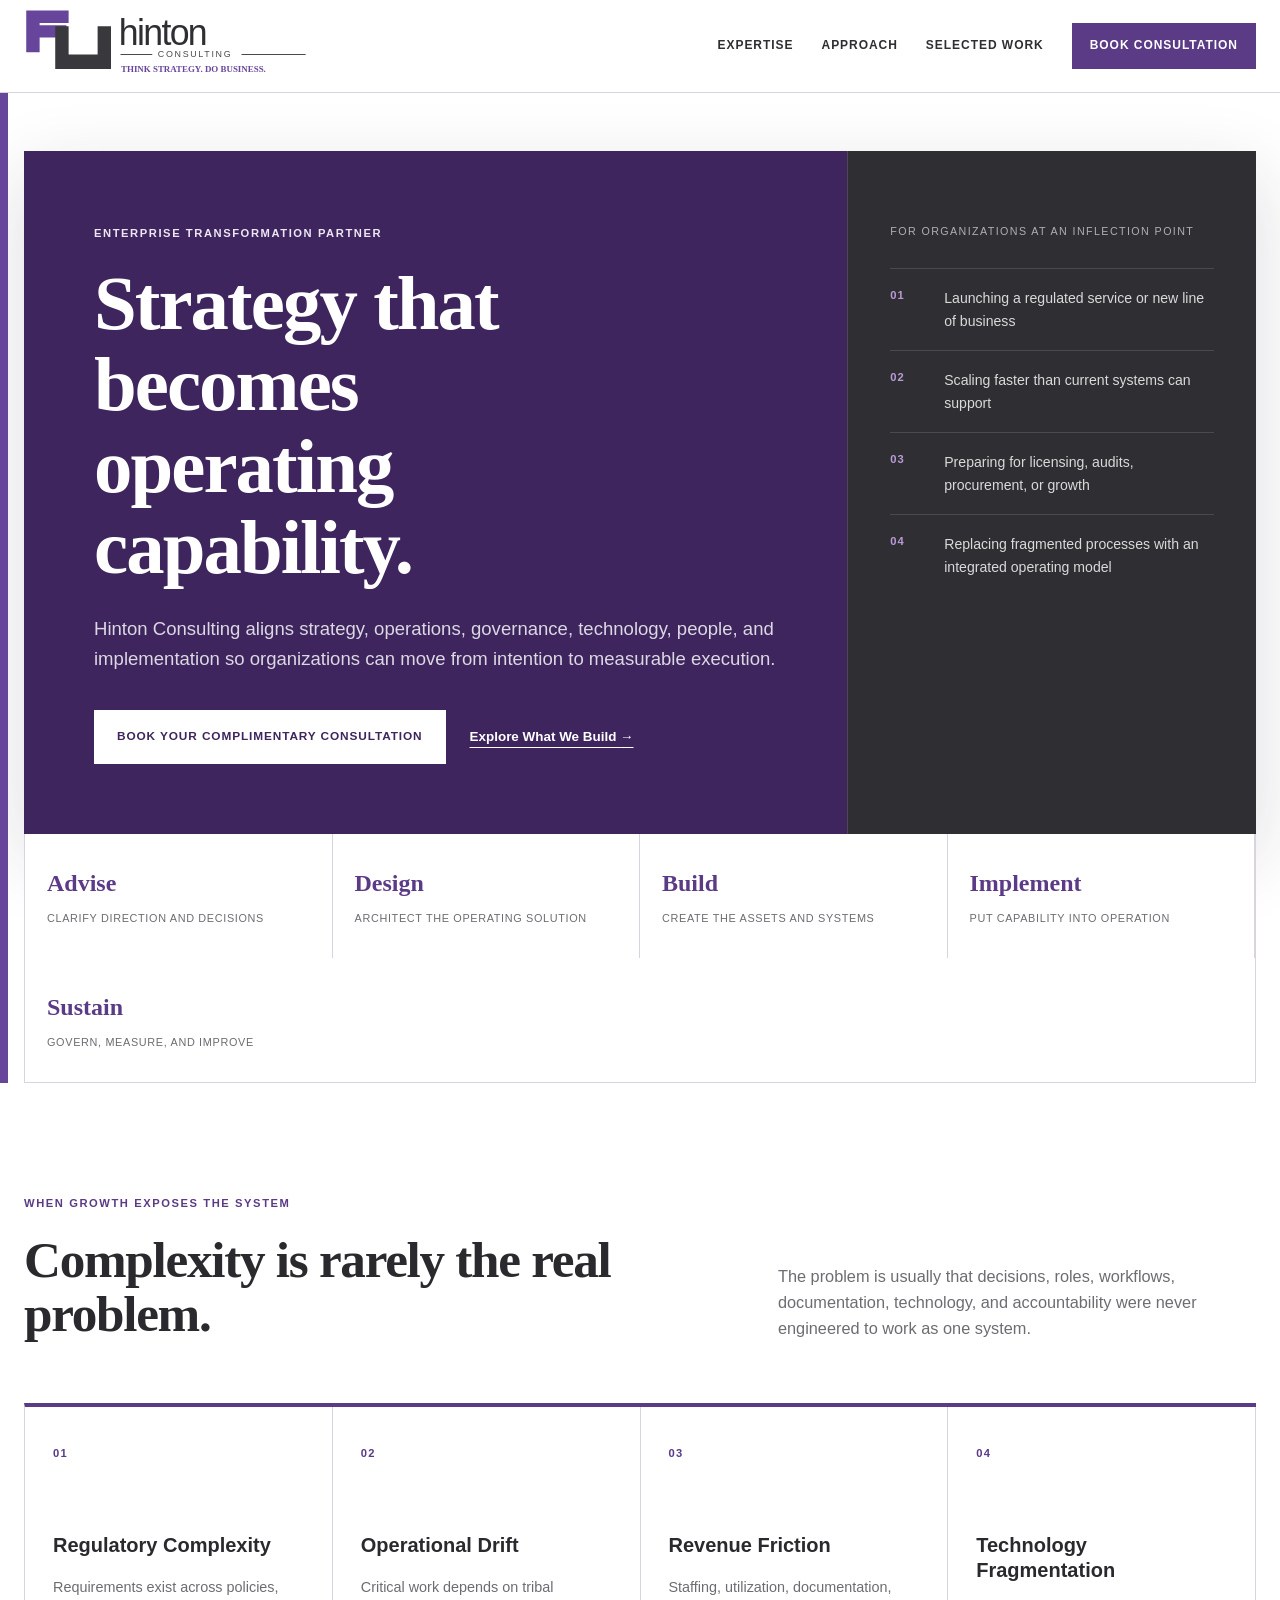
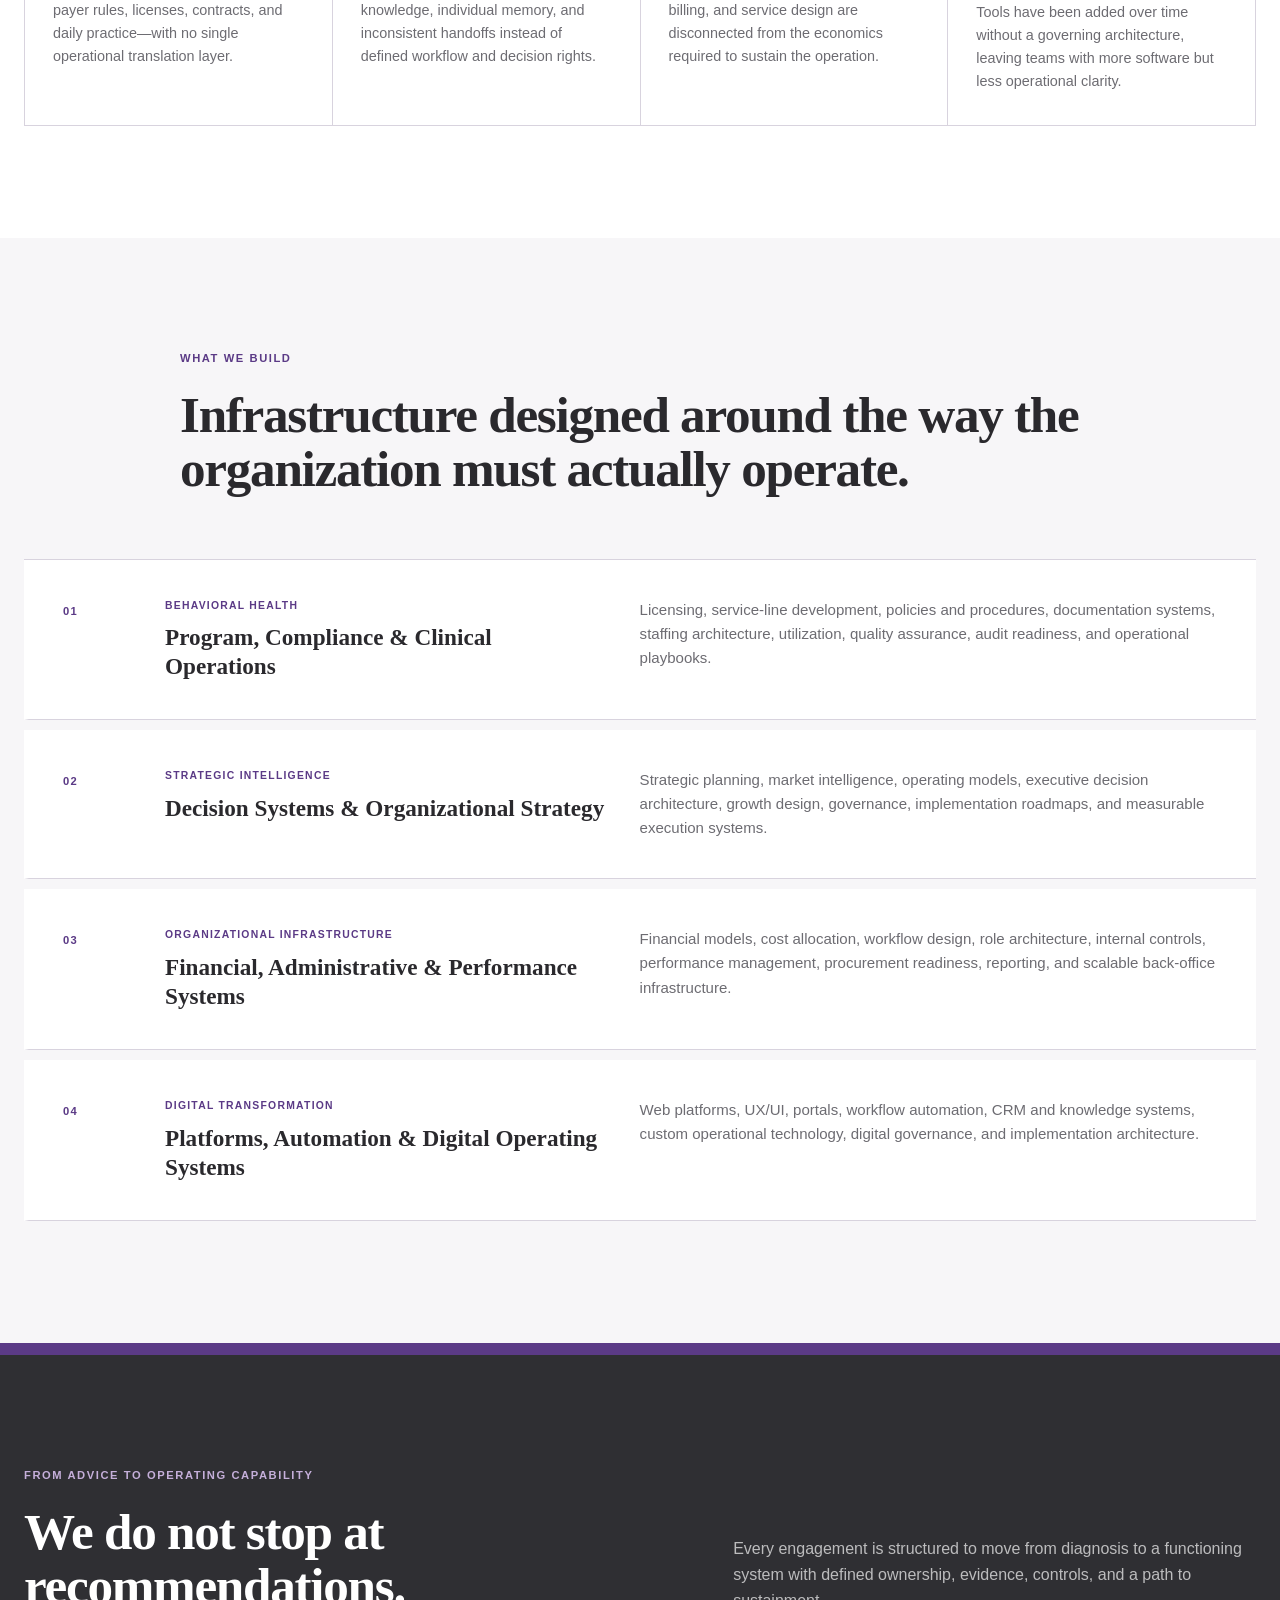
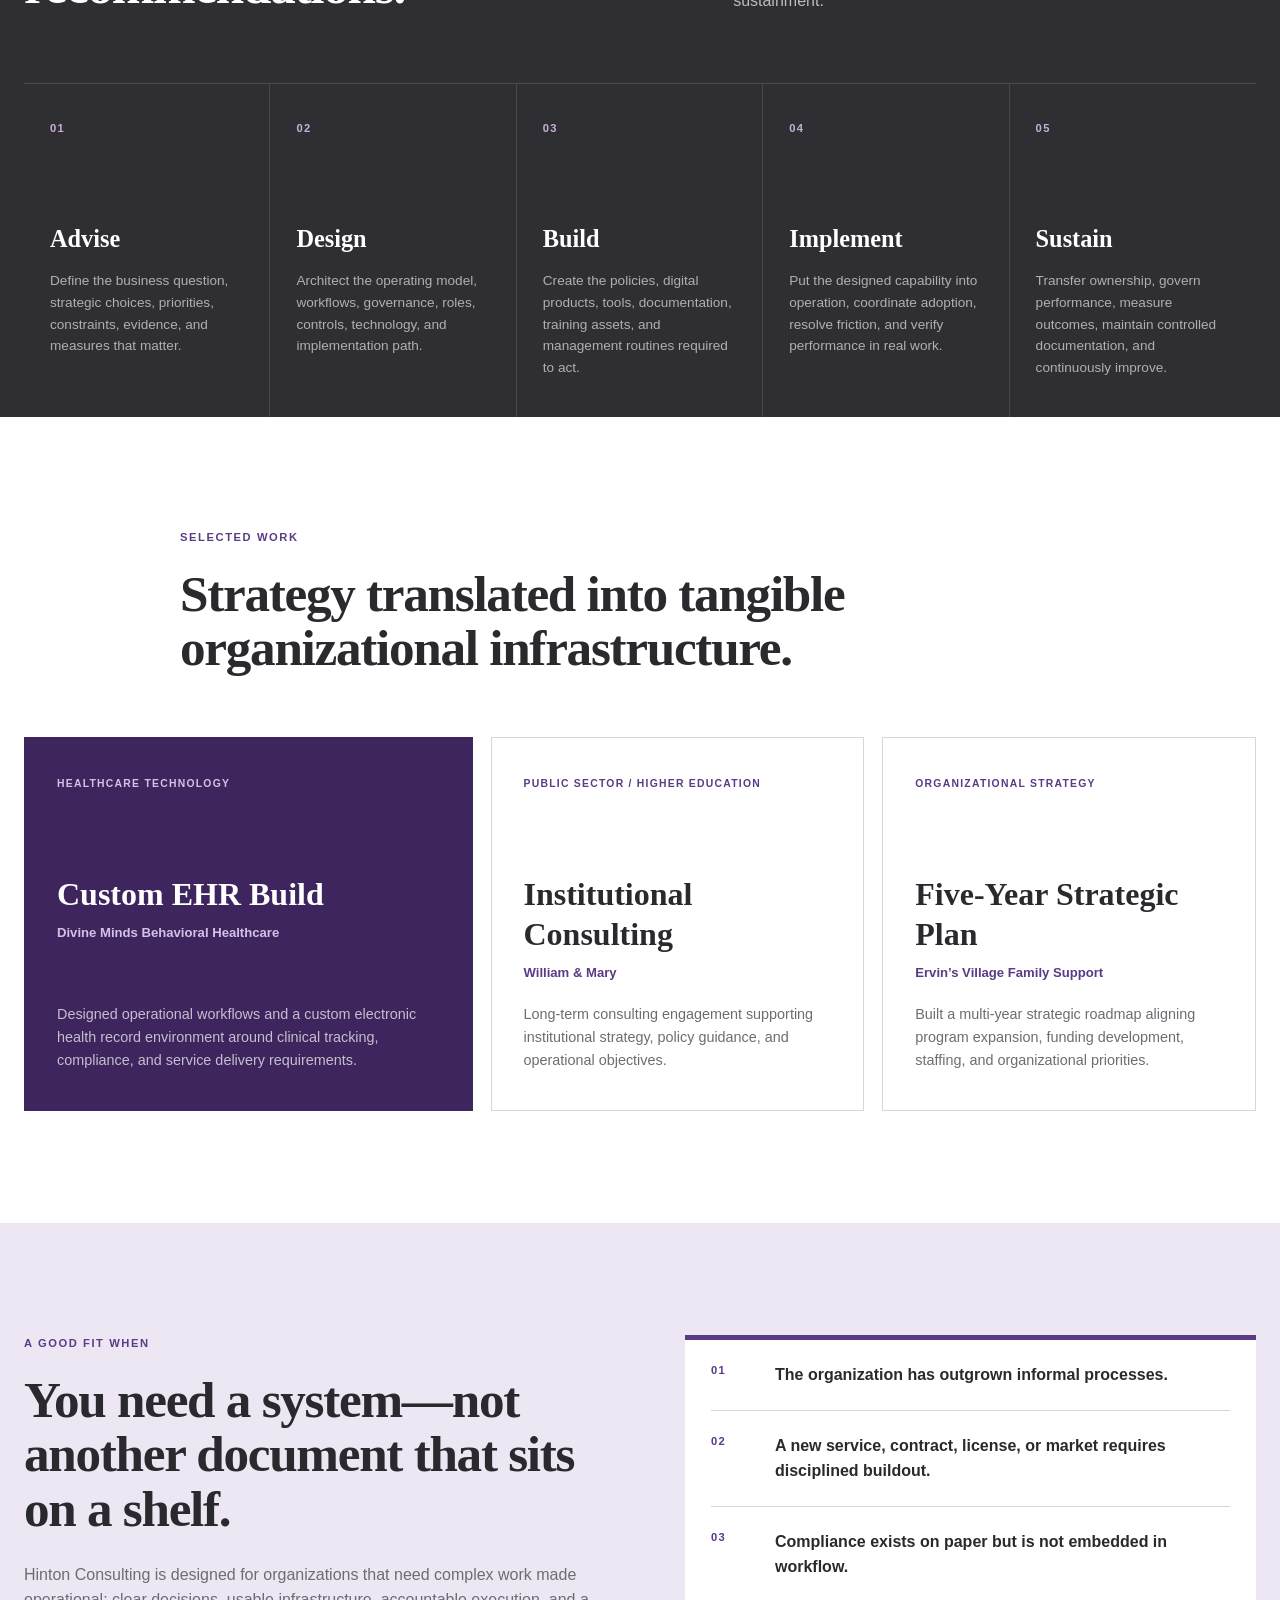
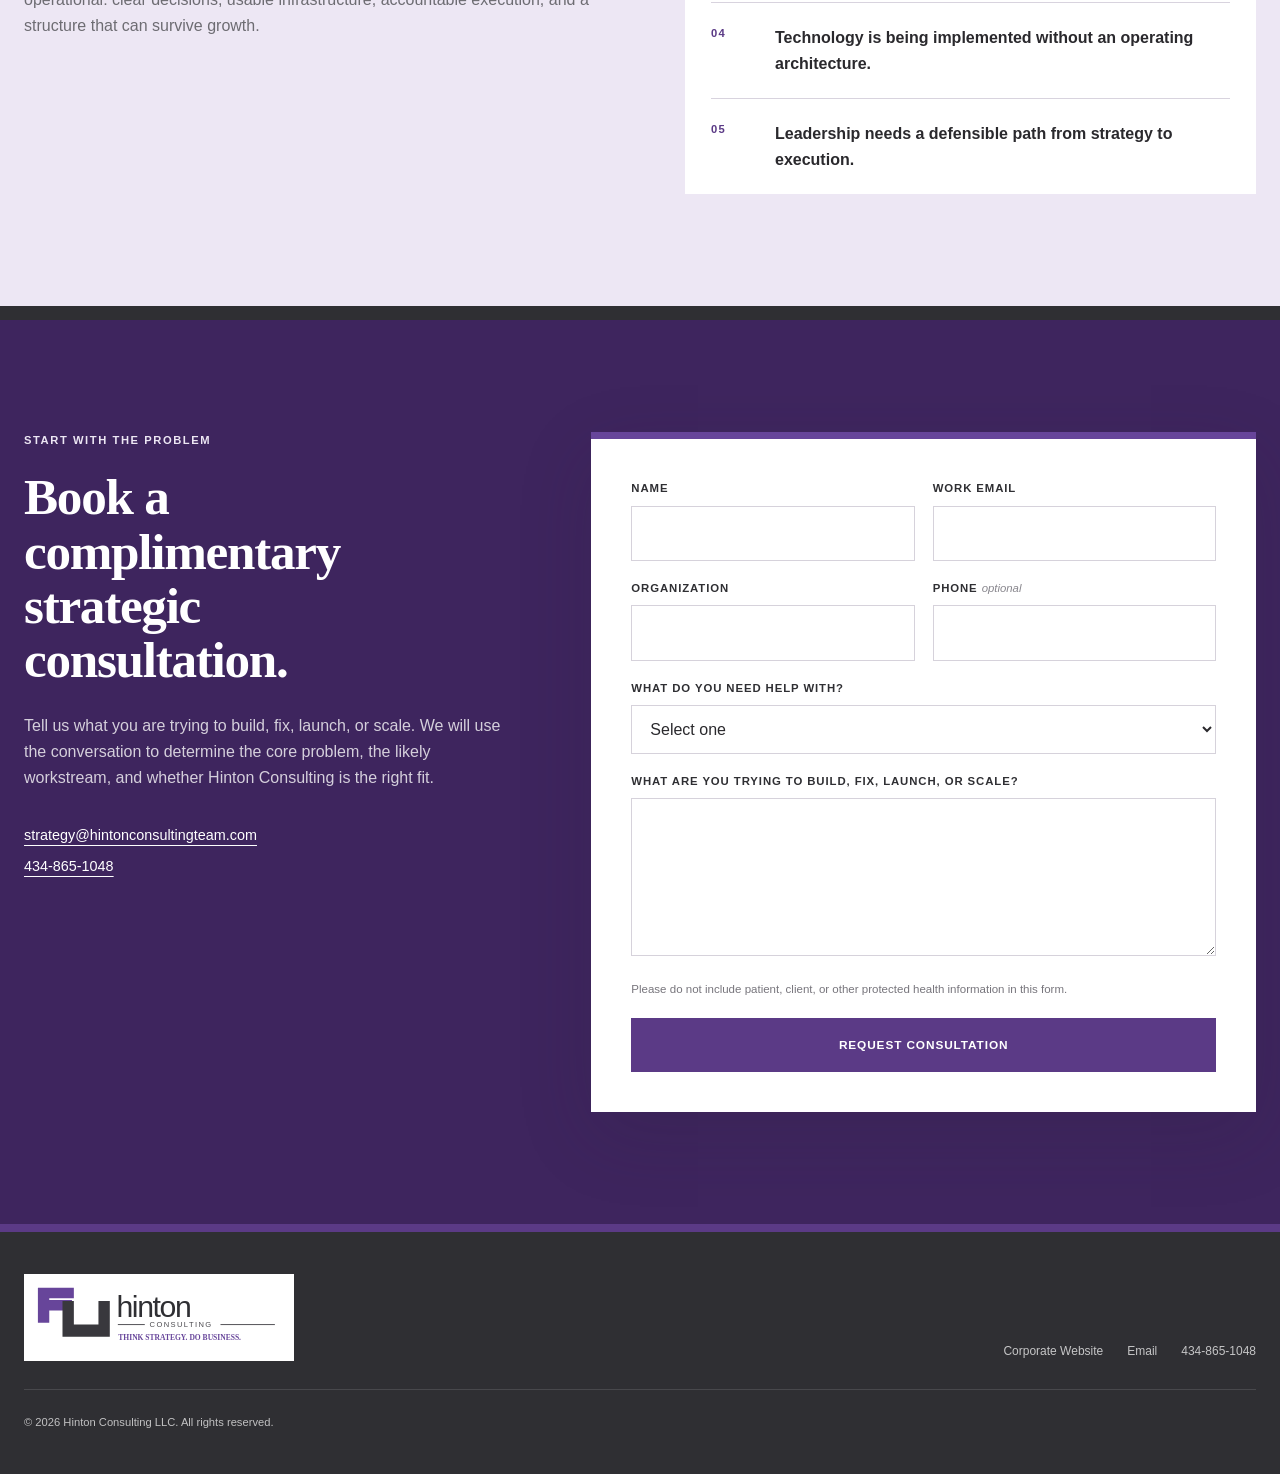
==== index.html @ 34edfdd5 "Align landing page messaging with Hinton enterprise brand language" ====
<!doctype html>
<html lang="en">
<head>
  <meta charset="utf-8" />
  <meta name="viewport" content="width=device-width, initial-scale=1" />
  <meta name="description" content="Hinton Consulting helps behavioral health providers, nonprofits, and growth-stage organizations build compliant operations, stronger systems, and execution-ready strategy." />
  <meta name="theme-color" content="#5B3A86" />
  <meta property="og:title" content="Hinton Consulting | Strategy That Becomes Infrastructure" />
  <meta property="og:description" content="Strategy, compliance, systems, and execution for organizations that need more than advice." />
  <meta property="og:type" content="website" />
  <link rel="canonical" href="https://consult.hintonconsultingllc.com/" />
  <link rel="icon" href="/assets/hinton-mark.svg" type="image/svg+xml" />
  <link rel="stylesheet" href="/styles.css" />
  <title>Hinton Consulting | Strategy That Becomes Infrastructure</title>
</head>
<body>
  <a class="skip-link" href="#main">Skip to content</a>
  <div class="scroll-progress" aria-hidden="true"><span id="scrollProgress"></span></div>

  <header class="site-header" id="top">
    <div class="container header-inner">
      <a class="brand" href="#top" aria-label="Hinton Consulting home">
        <img src="/assets/hinton-logo.svg" alt="Hinton Consulting — Think Strategy. Do Business." />
      </a>

      <button class="menu-toggle" type="button" aria-expanded="false" aria-controls="primaryNav">Menu</button>

      <nav id="primaryNav" class="primary-nav" aria-label="Primary navigation">
        <a href="#expertise">Expertise</a>
        <a href="#approach">Approach</a>
        <a href="#work">Selected Work</a>
        <a class="nav-cta" href="#consultation">Book Consultation</a>
      </nav>
    </div>
  </header>

  <main id="main">
    <section class="hero section-dark">
      <div class="hero-grid" aria-hidden="true"></div>
      <div class="container hero-inner">
        <div class="hero-copy reveal">
          <p class="eyebrow">ENTERPRISE TRANSFORMATION PARTNER</p>
          <h1>Strategy that becomes operating capability.</h1>
          <p class="hero-lede">Hinton Consulting aligns strategy, operations, governance, technology, people, and implementation so organizations can move from intention to measurable execution.</p>
          <div class="hero-actions">
            <a class="button button-primary" href="#consultation">Book Your Complimentary Consultation</a>
            <a class="text-link" href="#expertise">Explore What We Build <span aria-hidden="true">→</span></a>
          </div>
        </div>

        <aside class="hero-panel reveal" aria-label="Engagement focus">
          <p class="panel-kicker">FOR ORGANIZATIONS AT AN INFLECTION POINT</p>
          <div class="signal-row">
            <span>01</span>
            <p>Launching a regulated service or new line of business</p>
          </div>
          <div class="signal-row">
            <span>02</span>
            <p>Scaling faster than current systems can support</p>
          </div>
          <div class="signal-row">
            <span>03</span>
            <p>Preparing for licensing, audits, procurement, or growth</p>
          </div>
          <div class="signal-row">
            <span>04</span>
            <p>Replacing fragmented processes with an integrated operating model</p>
          </div>
        </aside>
      </div>

      <div class="container credibility-strip" aria-label="Hinton Consulting integrated delivery path">
        <div><strong>Advise</strong><span>Clarify direction and decisions</span></div>
        <div><strong>Design</strong><span>Architect the operating solution</span></div>
        <div><strong>Build</strong><span>Create the assets and systems</span></div>
        <div><strong>Implement</strong><span>Put capability into operation</span></div>
        <div><strong>Sustain</strong><span>Govern, measure, and improve</span></div>
      </div>
    </section>

    <section class="friction-section section-light">
      <div class="container split-heading reveal">
        <div>
          <p class="eyebrow dark">WHEN GROWTH EXPOSES THE SYSTEM</p>
          <h2>Complexity is rarely the real problem.</h2>
        </div>
        <p>The problem is usually that decisions, roles, workflows, documentation, technology, and accountability were never engineered to work as one system.</p>
      </div>

      <div class="container friction-grid">
        <article class="friction-card reveal">
          <span class="card-number">01</span>
          <h3>Regulatory Complexity</h3>
          <p>Requirements exist across policies, payer rules, licenses, contracts, and daily practice—with no single operational translation layer.</p>
        </article>
        <article class="friction-card reveal">
          <span class="card-number">02</span>
          <h3>Operational Drift</h3>
          <p>Critical work depends on tribal knowledge, individual memory, and inconsistent handoffs instead of defined workflow and decision rights.</p>
        </article>
        <article class="friction-card reveal">
          <span class="card-number">03</span>
          <h3>Revenue Friction</h3>
          <p>Staffing, utilization, documentation, billing, and service design are disconnected from the economics required to sustain the operation.</p>
        </article>
        <article class="friction-card reveal">
          <span class="card-number">04</span>
          <h3>Technology Fragmentation</h3>
          <p>Tools have been added over time without a governing architecture, leaving teams with more software but less operational clarity.</p>
        </article>
      </div>
    </section>

    <section id="expertise" class="expertise-section section-paper">
      <div class="container section-intro reveal">
        <p class="eyebrow dark">WHAT WE BUILD</p>
        <h2>Infrastructure designed around the way the organization must actually operate.</h2>
      </div>

      <div class="container expertise-list">
        <article class="expertise-row reveal">
          <div class="expertise-index">01</div>
          <div>
            <p class="micro-label">BEHAVIORAL HEALTH</p>
            <h3>Program, Compliance & Clinical Operations</h3>
          </div>
          <p>Licensing, service-line development, policies and procedures, documentation systems, staffing architecture, utilization, quality assurance, audit readiness, and operational playbooks.</p>
        </article>

        <article class="expertise-row reveal">
          <div class="expertise-index">02</div>
          <div>
            <p class="micro-label">STRATEGIC INTELLIGENCE</p>
            <h3>Decision Systems & Organizational Strategy</h3>
          </div>
          <p>Strategic planning, market intelligence, operating models, executive decision architecture, growth design, governance, implementation roadmaps, and measurable execution systems.</p>
        </article>

        <article class="expertise-row reveal">
          <div class="expertise-index">03</div>
          <div>
            <p class="micro-label">ORGANIZATIONAL INFRASTRUCTURE</p>
            <h3>Financial, Administrative & Performance Systems</h3>
          </div>
          <p>Financial models, cost allocation, workflow design, role architecture, internal controls, performance management, procurement readiness, reporting, and scalable back-office infrastructure.</p>
        </article>

        <article class="expertise-row reveal">
          <div class="expertise-index">04</div>
          <div>
            <p class="micro-label">DIGITAL TRANSFORMATION</p>
            <h3>Platforms, Automation & Digital Operating Systems</h3>
          </div>
          <p>Web platforms, UX/UI, portals, workflow automation, CRM and knowledge systems, custom operational technology, digital governance, and implementation architecture.</p>
        </article>
      </div>
    </section>

    <section id="approach" class="approach-section section-dark">
      <div class="container approach-top reveal">
        <p class="eyebrow">FROM ADVICE TO OPERATING CAPABILITY</p>
        <h2>We do not stop at recommendations.</h2>
        <p>Every engagement is structured to move from diagnosis to a functioning system with defined ownership, evidence, controls, and a path to sustainment.</p>
      </div>

      <div class="container lifecycle">
        <article class="phase reveal">
          <span>01</span>
          <h3>Advise</h3>
          <p>Define the business question, strategic choices, priorities, constraints, evidence, and measures that matter.</p>
        </article>
        <article class="phase reveal">
          <span>02</span>
          <h3>Design</h3>
          <p>Architect the operating model, workflows, governance, roles, controls, technology, and implementation path.</p>
        </article>
        <article class="phase reveal">
          <span>03</span>
          <h3>Build</h3>
          <p>Create the policies, digital products, tools, documentation, training assets, and management routines required to act.</p>
        </article>
        <article class="phase reveal">
          <span>04</span>
          <h3>Implement</h3>
          <p>Put the designed capability into operation, coordinate adoption, resolve friction, and verify performance in real work.</p>
        </article>
        <article class="phase reveal">
          <span>05</span>
          <h3>Sustain</h3>
          <p>Transfer ownership, govern performance, measure outcomes, maintain controlled documentation, and continuously improve.</p>
        </article>
      </div>
    </section>

    <section id="work" class="work-section section-light">
      <div class="container section-intro reveal">
        <p class="eyebrow dark">SELECTED WORK</p>
        <h2>Strategy translated into tangible organizational infrastructure.</h2>
      </div>

      <div class="container work-grid">
        <article class="work-card featured reveal">
          <p class="micro-label">HEALTHCARE TECHNOLOGY</p>
          <h3>Custom EHR Build</h3>
          <p class="work-client">Divine Minds Behavioral Healthcare</p>
          <p>Designed operational workflows and a custom electronic health record environment around clinical tracking, compliance, and service delivery requirements.</p>
        </article>
        <article class="work-card reveal">
          <p class="micro-label">PUBLIC SECTOR / HIGHER EDUCATION</p>
          <h3>Institutional Consulting</h3>
          <p class="work-client">William & Mary</p>
          <p>Long-term consulting engagement supporting institutional strategy, policy guidance, and operational objectives.</p>
        </article>
        <article class="work-card reveal">
          <p class="micro-label">ORGANIZATIONAL STRATEGY</p>
          <h3>Five-Year Strategic Plan</h3>
          <p class="work-client">Ervin’s Village Family Support</p>
          <p>Built a multi-year strategic roadmap aligning program expansion, funding development, staffing, and organizational priorities.</p>
        </article>
      </div>
    </section>

    <section class="decision-section section-paper">
      <div class="container decision-grid">
        <div class="decision-copy reveal">
          <p class="eyebrow dark">A GOOD FIT WHEN</p>
          <h2>You need a system—not another document that sits on a shelf.</h2>
          <p>Hinton Consulting is designed for organizations that need complex work made operational: clear decisions, usable infrastructure, accountable execution, and a structure that can survive growth.</p>
        </div>
        <div class="decision-list reveal">
          <div><span>01</span><p>The organization has outgrown informal processes.</p></div>
          <div><span>02</span><p>A new service, contract, license, or market requires disciplined buildout.</p></div>
          <div><span>03</span><p>Compliance exists on paper but is not embedded in workflow.</p></div>
          <div><span>04</span><p>Technology is being implemented without an operating architecture.</p></div>
          <div><span>05</span><p>Leadership needs a defensible path from strategy to execution.</p></div>
        </div>
      </div>
    </section>

    <section id="consultation" class="consultation-section section-dark">
      <div class="container consultation-grid">
        <div class="consultation-copy reveal">
          <p class="eyebrow">START WITH THE PROBLEM</p>
          <h2>Book a complimentary strategic consultation.</h2>
          <p>Tell us what you are trying to build, fix, launch, or scale. We will use the conversation to determine the core problem, the likely workstream, and whether Hinton Consulting is the right fit.</p>
          <div class="contact-lines">
            <a href="mailto:strategy@hintonconsultingteam.com">strategy@hintonconsultingteam.com</a>
            <a href="tel:+14348651048">434-865-1048</a>
          </div>
        </div>

        <form class="consultation-form reveal" name="consultation" method="POST" action="/success.html" data-netlify="true" netlify-honeypot="bot-field">
          <input type="hidden" name="form-name" value="consultation" />
          <p class="hidden-field"><label>Do not fill this out if you are human: <input name="bot-field" /></label></p>
          <input type="hidden" name="utm_source" id="utm_source" />
          <input type="hidden" name="utm_medium" id="utm_medium" />
          <input type="hidden" name="utm_campaign" id="utm_campaign" />
          <input type="hidden" name="utm_content" id="utm_content" />
          <input type="hidden" name="landing_path" id="landing_path" />

          <div class="form-row two-col">
            <label>
              <span>Name</span>
              <input type="text" name="name" autocomplete="name" required />
            </label>
            <label>
              <span>Work Email</span>
              <input type="email" name="email" autocomplete="email" required />
            </label>
          </div>

          <div class="form-row two-col">
            <label>
              <span>Organization</span>
              <input type="text" name="organization" autocomplete="organization" required />
            </label>
            <label>
              <span>Phone <em>optional</em></span>
              <input type="tel" name="phone" autocomplete="tel" />
            </label>
          </div>

          <label>
            <span>What do you need help with?</span>
            <select name="focus" required>
              <option value="" selected disabled>Select one</option>
              <option>Behavioral Health Program Development</option>
              <option>Compliance / Licensing / Audit Readiness</option>
              <option>Strategic Planning / Organizational Strategy</option>
              <option>Financial / Administrative Infrastructure</option>
              <option>Digital Transformation / Automation / Systems</option>
              <option>Government Contracting / Proposal Infrastructure</option>
              <option>Other / Multi-System Engagement</option>
            </select>
          </label>

          <label>
            <span>What are you trying to build, fix, launch, or scale?</span>
            <textarea name="challenge" rows="5" required></textarea>
          </label>

          <p class="privacy-note">Please do not include patient, client, or other protected health information in this form.</p>
          <button class="button button-primary form-submit" type="submit">Request Consultation</button>
        </form>
      </div>
    </section>
  </main>

  <footer class="site-footer">
    <div class="container footer-grid">
      <div class="footer-logo-wrap">
        <img class="footer-logo" src="/assets/hinton-logo.svg" alt="Hinton Consulting — Think Strategy. Do Business." />
      </div>
      <div class="footer-links">
        <a href="https://hintonconsultingllc.com/">Corporate Website</a>
        <a href="mailto:strategy@hintonconsultingteam.com">Email</a>
        <a href="tel:+14348651048">434-865-1048</a>
      </div>
      <p class="copyright">© <span id="year"></span> Hinton Consulting LLC. All rights reserved.</p>
    </div>
  </footer>

  <aside class="sticky-consult" id="stickyConsult" aria-label="Consultation reminder">
    <button class="sticky-close" id="stickyClose" type="button" aria-label="Dismiss consultation reminder">×</button>
    <p><strong>Glad you stopped by.</strong> Don’t forget to book your complimentary strategic consultation.</p>
    <a href="#consultation">Book Now <span aria-hidden="true">→</span></a>
  </aside>

  <script src="/script.js" defer></script>
</body>
</html>
---- styles.css ----
:root {
  --hc-purple: #5B3A86;
  --hc-purple-deep: #3E255E;
  --hc-purple-bright: #67459A;
  --hc-purple-soft: #EDE7F4;
  --hc-charcoal: #2F2F33;
  --hc-charcoal-2: #3B3A3F;
  --hc-ink: #2A292D;
  --hc-gray: #6D6C72;
  --hc-line: #D8D3DE;
  --hc-light: #F7F6F8;
  --hc-white: #FFFFFF;
  --shadow: 0 24px 70px rgba(46, 34, 57, 0.16);
  --container: 1240px;
  --serif: Georgia, "Times New Roman", serif;
  --sans: Arial, Helvetica, sans-serif;
}

* { box-sizing: border-box; }

html { scroll-behavior: smooth; }

body {
  margin: 0;
  color: var(--hc-ink);
  background: var(--hc-white);
  font-family: var(--sans);
  line-height: 1.6;
  -webkit-font-smoothing: antialiased;
}

img { max-width: 100%; display: block; }

a { color: inherit; }

button,
input,
textarea,
select { font: inherit; }

button { cursor: pointer; }

.skip-link {
  position: fixed;
  left: 16px;
  top: -70px;
  z-index: 2000;
  padding: 10px 14px;
  color: var(--hc-white);
  background: var(--hc-purple);
  font-weight: 700;
}

.skip-link:focus { top: 16px; }

.container {
  width: min(calc(100% - 48px), var(--container));
  margin-inline: auto;
}

.scroll-progress {
  position: fixed;
  z-index: 2001;
  inset: 0 0 auto 0;
  height: 3px;
}

.scroll-progress span {
  display: block;
  width: 0;
  height: 100%;
  background: var(--hc-purple-bright);
}

.site-header {
  position: sticky;
  top: 0;
  z-index: 1000;
  background: rgba(255,255,255,.97);
  border-bottom: 1px solid var(--hc-line);
  backdrop-filter: blur(16px);
}

.header-inner {
  min-height: 92px;
  display: flex;
  align-items: center;
  justify-content: space-between;
  gap: 34px;
}

.brand {
  display: block;
  width: 290px;
  text-decoration: none;
  flex: 0 0 auto;
}

.brand img {
  width: 100%;
  height: auto;
}

.primary-nav {
  display: flex;
  align-items: center;
  gap: 28px;
}

.primary-nav a {
  color: var(--hc-charcoal);
  text-decoration: none;
  font-size: .75rem;
  font-weight: 700;
  letter-spacing: .08em;
  text-transform: uppercase;
}

.primary-nav a:hover,
.primary-nav a:focus-visible { color: var(--hc-purple); }

.primary-nav .nav-cta {
  padding: 12px 17px;
  color: var(--hc-white);
  background: var(--hc-purple);
  border: 1px solid var(--hc-purple);
}

.primary-nav .nav-cta:hover,
.primary-nav .nav-cta:focus-visible {
  color: var(--hc-white);
  background: var(--hc-purple-deep);
}

.menu-toggle {
  display: none;
  padding: 9px 12px;
  color: var(--hc-purple);
  background: transparent;
  border: 1px solid var(--hc-purple);
  font-size: .72rem;
  font-weight: 700;
  letter-spacing: .08em;
  text-transform: uppercase;
}

.section-dark { color: var(--hc-white); background: var(--hc-charcoal); }
.section-light { background: var(--hc-white); }
.section-paper { background: var(--hc-purple-soft); }

.hero {
  position: relative;
  overflow: hidden;
  padding: 58px 0 0;
  color: var(--hc-white);
  background: var(--hc-white);
}

.hero::before {
  content: "";
  position: absolute;
  top: 74px;
  right: 1.5%;
  width: min(310px, 26vw);
  aspect-ratio: 4 / 3;
  background: url("/assets/hinton-mark.svg") center / contain no-repeat;
  opacity: .08;
  filter: grayscale(1) brightness(10);
  z-index: 1;
  pointer-events: none;
}

.hero::after {
  content: "";
  position: absolute;
  top: 0;
  left: 0;
  width: 8px;
  height: 100%;
  background: var(--hc-purple-bright);
  z-index: 4;
}

.hero-grid { display: none; }

.hero-inner {
  position: relative;
  z-index: 2;
  display: grid;
  grid-template-columns: minmax(0, 1.45fr) minmax(320px, .72fr);
  gap: 0;
  align-items: stretch;
  padding: 0;
  background:
    linear-gradient(
      90deg,
      var(--hc-purple-deep) 0%,
      var(--hc-purple-deep) 69%,
      var(--hc-charcoal) 69%,
      var(--hc-charcoal) 100%
    );
  box-shadow: var(--shadow);
}

.hero-copy {
  padding: 74px 70px 70px;
}

.eyebrow {
  margin: 0 0 20px;
  color: var(--hc-purple-soft);
  font-size: .7rem;
  font-weight: 700;
  letter-spacing: .14em;
  text-transform: uppercase;
}

.eyebrow.dark { color: var(--hc-purple); }

h1,
h2,
h3 { margin-top: 0; }

h1,
h2 {
  font-family: var(--serif);
  font-weight: 700;
  line-height: 1.06;
  letter-spacing: -.025em;
}

h1 {
  max-width: 10.6ch;
  margin-bottom: 26px;
  font-size: clamp(3.3rem, 6vw, 6.4rem);
}

h2 {
  margin-bottom: 26px;
  font-size: clamp(2.35rem, 4vw, 4.25rem);
}

h3 {
  font-size: 1.25rem;
  line-height: 1.25;
}

.hero-lede {
  max-width: 720px;
  margin: 0 0 36px;
  color: rgba(255,255,255,.82);
  font-size: clamp(1rem, 1.45vw, 1.18rem);
}

.hero-actions {
  display: flex;
  flex-wrap: wrap;
  align-items: center;
  gap: 24px;
}

.button {
  display: inline-flex;
  min-height: 54px;
  padding: 0 22px;
  align-items: center;
  justify-content: center;
  border: 1px solid transparent;
  text-decoration: none;
  text-transform: uppercase;
  letter-spacing: .075em;
  font-size: .74rem;
  font-weight: 700;
  transition: transform .2s ease, background .2s ease, color .2s ease;
}

.button:hover { transform: translateY(-2px); }

.button-primary {
  color: var(--hc-white);
  background: var(--hc-purple);
}

.hero .button-primary {
  color: var(--hc-purple-deep);
  background: var(--hc-white);
}

.hero .button-primary:hover {
  background: var(--hc-purple-soft);
}

.button-primary:hover { background: var(--hc-purple-deep); }

.text-link {
  color: var(--hc-white);
  text-underline-offset: 6px;
  font-size: .84rem;
  font-weight: 700;
}

.hero-panel {
  min-width: 0;
  padding: 72px 42px 58px;
  background: var(--hc-charcoal);
  border-left: 1px solid rgba(255,255,255,.13);
}

.panel-kicker {
  margin: 0 0 28px;
  color: rgba(255,255,255,.62);
  font-size: .67rem;
  letter-spacing: .13em;
  text-transform: uppercase;
}

.signal-row {
  display: grid;
  grid-template-columns: 42px 1fr;
  gap: 12px;
  padding: 18px 0;
  border-top: 1px solid rgba(255,255,255,.13);
}

.signal-row span {
  color: #B99AD7;
  font-size: .7rem;
  font-weight: 700;
  letter-spacing: .09em;
}

.signal-row p {
  margin: 0;
  color: rgba(255,255,255,.82);
  font-size: .88rem;
}

.credibility-strip {
  position: relative;
  z-index: 3;
  display: grid;
  grid-template-columns: repeat(4, 1fr);
  margin-top: 0;
  color: var(--hc-ink);
  background: var(--hc-white);
  border: 1px solid var(--hc-line);
  border-top: 0;
}

.credibility-strip > div {
  min-height: 124px;
  padding: 26px 22px;
  display: flex;
  flex-direction: column;
  justify-content: center;
  border-right: 1px solid var(--hc-line);
}

.credibility-strip > div:last-child { border-right: 0; }

.credibility-strip strong {
  color: var(--hc-purple);
  font-family: var(--serif);
  font-size: 1.5rem;
}

.credibility-strip span {
  margin-top: 8px;
  color: var(--hc-gray);
  font-size: .68rem;
  letter-spacing: .06em;
  text-transform: uppercase;
}

.friction-section,
.expertise-section,
.work-section,
.decision-section,
.consultation-section { padding: 112px 0; }

.split-heading {
  display: grid;
  grid-template-columns: 1fr .72fr;
  gap: 90px;
  align-items: end;
  margin-bottom: 62px;
}

.split-heading h2 { margin-bottom: 0; }

.split-heading > p {
  margin: 0;
  color: var(--hc-gray);
  font-size: 1.02rem;
}

.friction-grid {
  display: grid;
  grid-template-columns: repeat(4, 1fr);
  border-top: 4px solid var(--hc-purple);
  border-left: 1px solid var(--hc-line);
}

.friction-card {
  min-height: 305px;
  padding: 32px 28px;
  background: var(--hc-white);
  border-right: 1px solid var(--hc-line);
  border-bottom: 1px solid var(--hc-line);
}

.card-number,
.expertise-index,
.phase > span,
.decision-list span {
  color: var(--hc-purple);
  font-size: .7rem;
  font-weight: 700;
  letter-spacing: .12em;
}

.friction-card h3 { margin: 68px 0 18px; }

.friction-card p {
  margin: 0;
  color: var(--hc-gray);
  font-size: .9rem;
}

.section-intro {
  max-width: 920px;
  margin-bottom: 62px;
}

.section-intro h2 { margin-bottom: 0; }

.expertise-section { background: var(--hc-light); }

.expertise-list {
  border-top: 1px solid var(--hc-line);
}

.expertise-row {
  display: grid;
  grid-template-columns: 70px minmax(245px, .76fr) 1fr;
  gap: 32px;
  align-items: start;
  padding: 38px 34px;
  margin-bottom: 10px;
  background: var(--hc-white);
  border-left: 5px solid transparent;
  border-bottom: 1px solid var(--hc-line);
  transition: border-color .2s ease, transform .2s ease;
}

.expertise-row:hover {
  border-left-color: var(--hc-purple);
  transform: translateX(3px);
}

.expertise-index { padding-top: 5px; }

.micro-label {
  margin: 0 0 9px;
  color: var(--hc-purple);
  font-size: .65rem;
  font-weight: 700;
  letter-spacing: .12em;
  text-transform: uppercase;
}

.expertise-row h3 {
  margin-bottom: 0;
  font-family: var(--serif);
  font-size: 1.45rem;
}

.expertise-row > p {
  margin: 0;
  color: var(--hc-gray);
  font-size: .94rem;
}

.approach-section {
  padding: 112px 0 0;
  color: var(--hc-white);
  background: var(--hc-charcoal);
  border-top: 12px solid var(--hc-purple);
}

.approach-top {
  display: grid;
  grid-template-columns: 1fr .85fr;
  column-gap: 94px;
  align-items: end;
  padding-bottom: 70px;
}

.approach-top .eyebrow {
  grid-column: 1 / -1;
  color: #C5AFDA;
}

.approach-top h2 { margin-bottom: 0; }

.approach-top > p:last-child {
  margin: 0;
  color: rgba(255,255,255,.68);
}

.lifecycle {
  display: grid;
  grid-template-columns: repeat(5, 1fr);
  border-top: 1px solid rgba(255,255,255,.14);
}

.phase {
  min-height: 318px;
  padding: 30px 26px 38px;
  border-right: 1px solid rgba(255,255,255,.12);
}

.phase:last-child { border-right: 0; }

.phase > span { color: #C5AFDA; }

.phase h3 {
  margin: 84px 0 16px;
  color: var(--hc-white);
  font-family: var(--serif);
  font-size: 1.52rem;
}

.phase p {
  margin: 0;
  color: rgba(255,255,255,.62);
  font-size: .85rem;
}

.work-section { background: var(--hc-white); }

.work-grid {
  display: grid;
  grid-template-columns: 1.2fr 1fr 1fr;
  gap: 18px;
}

.work-card {
  min-height: 350px;
  padding: 38px 32px;
  display: flex;
  flex-direction: column;
  background: var(--hc-white);
  border: 1px solid var(--hc-line);
}

.work-card.featured {
  color: var(--hc-white);
  background: var(--hc-purple-deep);
  border-color: var(--hc-purple-deep);
}

.work-card.featured .micro-label { color: #D4C2E6; }

.work-card h3 {
  margin: 72px 0 8px;
  font-family: var(--serif);
  font-size: 2rem;
}

.work-client {
  margin: 0 0 20px;
  color: var(--hc-purple);
  font-size: .82rem;
  font-weight: 700;
}

.work-card.featured .work-client { color: #D4C2E6; }

.work-card > p:last-child {
  margin: auto 0 0;
  color: var(--hc-gray);
  font-size: .9rem;
}

.work-card.featured > p:last-child { color: rgba(255,255,255,.7); }

.decision-section { background: var(--hc-purple-soft); }

.decision-grid {
  display: grid;
  grid-template-columns: 1fr 1fr;
  gap: 90px;
  align-items: start;
}

.decision-copy p:last-child {
  max-width: 650px;
  color: var(--hc-gray);
}

.decision-list {
  background: var(--hc-white);
  border-top: 5px solid var(--hc-purple);
  padding: 0 26px;
}

.decision-list > div {
  display: grid;
  grid-template-columns: 46px 1fr;
  gap: 18px;
  padding: 22px 0;
  border-bottom: 1px solid var(--hc-line);
}

.decision-list > div:last-child { border-bottom: 0; }

.decision-list p {
  margin: 0;
  font-weight: 700;
}

.consultation-section {
  color: var(--hc-white);
  background: var(--hc-purple-deep);
  border-top: 14px solid var(--hc-charcoal);
}

.consultation-grid {
  display: grid;
  grid-template-columns: .84fr 1.16fr;
  gap: 86px;
  align-items: start;
}

.consultation-copy h2 { max-width: 9ch; }

.consultation-copy > p:not(.eyebrow) {
  max-width: 620px;
  color: rgba(255,255,255,.78);
}

.contact-lines {
  display: flex;
  flex-direction: column;
  gap: 8px;
  margin-top: 34px;
}

.contact-lines a {
  color: var(--hc-white);
  text-decoration: underline;
  text-underline-offset: 5px;
  font-size: .9rem;
}

.consultation-form {
  padding: 40px;
  color: var(--hc-ink);
  background: var(--hc-white);
  border-top: 7px solid var(--hc-purple-bright);
  box-shadow: var(--shadow);
}

.hidden-field {
  position: absolute;
  left: -9999px;
}

.form-row.two-col {
  display: grid;
  grid-template-columns: 1fr 1fr;
  gap: 18px;
}

.consultation-form label {
  display: block;
  margin-bottom: 18px;
}

.consultation-form label > span {
  display: block;
  margin-bottom: 8px;
  color: var(--hc-charcoal);
  font-size: .71rem;
  font-weight: 700;
  letter-spacing: .08em;
  text-transform: uppercase;
}

.consultation-form em {
  color: #88868D;
  font-weight: 400;
  letter-spacing: 0;
  text-transform: none;
}

.consultation-form input,
.consultation-form textarea,
.consultation-form select {
  width: 100%;
  padding: 14px;
  color: var(--hc-ink);
  background: var(--hc-white);
  border: 1px solid #D6D2DB;
  border-radius: 0;
  outline: none;
}

.consultation-form input:focus,
.consultation-form textarea:focus,
.consultation-form select:focus {
  border-color: var(--hc-purple);
  box-shadow: 0 0 0 3px rgba(91,58,134,.11);
}

.consultation-form textarea {
  min-height: 140px;
  resize: vertical;
}

.privacy-note {
  margin: -2px 0 20px;
  color: #77757C;
  font-size: .72rem;
}

.form-submit {
  width: 100%;
  border: 0;
}

.site-footer {
  padding: 42px 0;
  color: rgba(255,255,255,.7);
  background: var(--hc-charcoal);
  border-top: 8px solid var(--hc-purple);
}

.footer-grid {
  display: grid;
  grid-template-columns: 1fr auto;
  gap: 28px 60px;
  align-items: end;
}

.footer-logo-wrap {
  display: inline-flex;
  width: 270px;
  padding: 10px 12px;
  background: var(--hc-white);
}

.footer-logo {
  width: 100%;
  height: auto;
}

.footer-links {
  display: flex;
  gap: 24px;
  flex-wrap: wrap;
}

.footer-links a {
  color: rgba(255,255,255,.72);
  text-decoration: none;
  font-size: .75rem;
}

.footer-links a:hover { color: var(--hc-white); }

.copyright {
  grid-column: 1 / -1;
  margin: 0;
  padding-top: 24px;
  border-top: 1px solid rgba(255,255,255,.12);
  font-size: .7rem;
}

.sticky-consult {
  position: fixed;
  right: 24px;
  bottom: 24px;
  z-index: 950;
  width: min(390px, calc(100% - 32px));
  padding: 22px 52px 20px 22px;
  color: var(--hc-white);
  background: var(--hc-purple-deep);
  border-top: 4px solid var(--hc-purple-bright);
  box-shadow: 0 18px 60px rgba(0,0,0,.24);
  transform: translateY(140%);
  opacity: 0;
  transition: transform .4s ease, opacity .4s ease;
}

.sticky-consult.visible {
  transform: translateY(0);
  opacity: 1;
}

.sticky-consult p {
  margin: 0 0 12px;
  font-size: .82rem;
  line-height: 1.55;
}

.sticky-consult a {
  color: var(--hc-white);
  font-size: .72rem;
  font-weight: 700;
  letter-spacing: .08em;
  text-underline-offset: 5px;
  text-transform: uppercase;
}

.sticky-close {
  position: absolute;
  right: 14px;
  top: 12px;
  color: rgba(255,255,255,.72);
  background: transparent;
  border: 0;
  font-size: 1.35rem;
  line-height: 1;
}

.reveal {
  opacity: 0;
  transform: translateY(18px);
  transition: opacity .65s ease, transform .65s ease;
}

.reveal.is-visible {
  opacity: 1;
  transform: translateY(0);
}

.success-page {
  min-height: 100vh;
  display: grid;
  place-items: center;
  padding: 40px 0;
  color: var(--hc-white);
  background:
    linear-gradient(90deg, var(--hc-purple-deep) 0 72%, var(--hc-charcoal) 72% 100%);
}

.success-card {
  width: min(760px, calc(100% - 48px));
  padding: 54px;
  background: var(--hc-white);
  color: var(--hc-ink);
  border-top: 8px solid var(--hc-purple);
  box-shadow: var(--shadow);
}

.success-card .success-logo {
  width: 300px;
  margin-bottom: 44px;
}

.success-card h1 {
  max-width: none;
  color: var(--hc-charcoal);
  font-size: clamp(2.5rem, 7vw, 5rem);
}

.success-card p { color: var(--hc-gray); }

@media (max-width: 1080px) {
  .hero-inner {
    grid-template-columns: 1fr;
    background: var(--hc-purple-deep);
  }

  .hero-panel {
    background: var(--hc-charcoal);
    border-left: 0;
    border-top: 1px solid rgba(255,255,255,.12);
  }

  .consultation-grid,
  .decision-grid,
  .split-heading,
  .approach-top {
    grid-template-columns: 1fr;
    gap: 48px;
  }

  .friction-grid { grid-template-columns: repeat(2, 1fr); }

  .lifecycle { grid-template-columns: repeat(2, 1fr); }

  .phase:last-child { grid-column: 1 / -1; }

  .work-grid { grid-template-columns: 1fr; }

  .work-card { min-height: 275px; }

  .work-card h3 { margin-top: 44px; }

  .consultation-copy h2 { max-width: 14ch; }
}

@media (max-width: 840px) {
  .container { width: min(calc(100% - 32px), var(--container)); }

  .header-inner { min-height: 82px; }

  .brand { width: 235px; }

  .menu-toggle { display: inline-flex; }

  .primary-nav {
    position: absolute;
    top: calc(100% + 1px);
    left: 0;
    right: 0;
    display: none;
    flex-direction: column;
    align-items: stretch;
    gap: 0;
    padding: 10px 16px 18px;
    background: var(--hc-white);
    border-bottom: 1px solid var(--hc-line);
    box-shadow: 0 18px 40px rgba(0,0,0,.1);
  }

  .primary-nav.open { display: flex; }

  .primary-nav a {
    padding: 15px 4px;
    border-bottom: 1px solid var(--hc-line);
  }

  .primary-nav .nav-cta {
    margin-top: 12px;
    text-align: center;
    border: 1px solid var(--hc-purple);
  }

  .hero { padding-top: 34px; }

  .hero-copy { padding: 58px 42px 54px; }

  .hero-panel { padding: 48px 42px; }

  h1 { font-size: clamp(3rem, 12.5vw, 5.1rem); }

  .credibility-strip { grid-template-columns: repeat(2, 1fr); }

  .credibility-strip > div:nth-child(2) { border-right: 0; }

  .expertise-row {
    grid-template-columns: 42px 1fr;
    padding: 34px 24px;
  }

  .expertise-row > p { grid-column: 2; }

  .friction-section,
  .expertise-section,
  .work-section,
  .decision-section,
  .consultation-section { padding: 84px 0; }

  .approach-section { padding-top: 84px; }

  .footer-grid { grid-template-columns: 1fr; }
}

@media (max-width: 580px) {
  .header-inner { min-height: 74px; }

  .brand { width: 205px; }

  .hero-copy,
  .hero-panel { padding: 46px 26px; }

  .hero-actions { align-items: stretch; }

  .button { width: 100%; }

  .text-link {
    width: 100%;
    text-align: center;
  }

  .friction-grid,
  .credibility-strip,
  .lifecycle,
  .form-row.two-col { grid-template-columns: 1fr; }

  .credibility-strip > div {
    min-height: 98px;
    border-right: 0;
  }

  .friction-card { min-height: 250px; }

  .expertise-row {
    grid-template-columns: 1fr;
    gap: 13px;
  }

  .expertise-row > p { grid-column: auto; }

  .phase,
  .phase:last-child {
    grid-column: auto;
    min-height: 250px;
  }

  .phase h3 { margin-top: 52px; }

  .consultation-form { padding: 26px 20px; }

  .success-card { padding: 36px 24px; }

  .footer-logo-wrap { width: 235px; }

  .sticky-consult {
    right: 16px;
    bottom: 16px;
  }
}

@media (prefers-reduced-motion: reduce) {
  html { scroll-behavior: auto; }

  *,
  *::before,
  *::after {
    transition-duration: .01ms !important;
    animation-duration: .01ms !important;
    animation-iteration-count: 1 !important;
  }

  .reveal {
    opacity: 1;
    transform: none;
  }
}
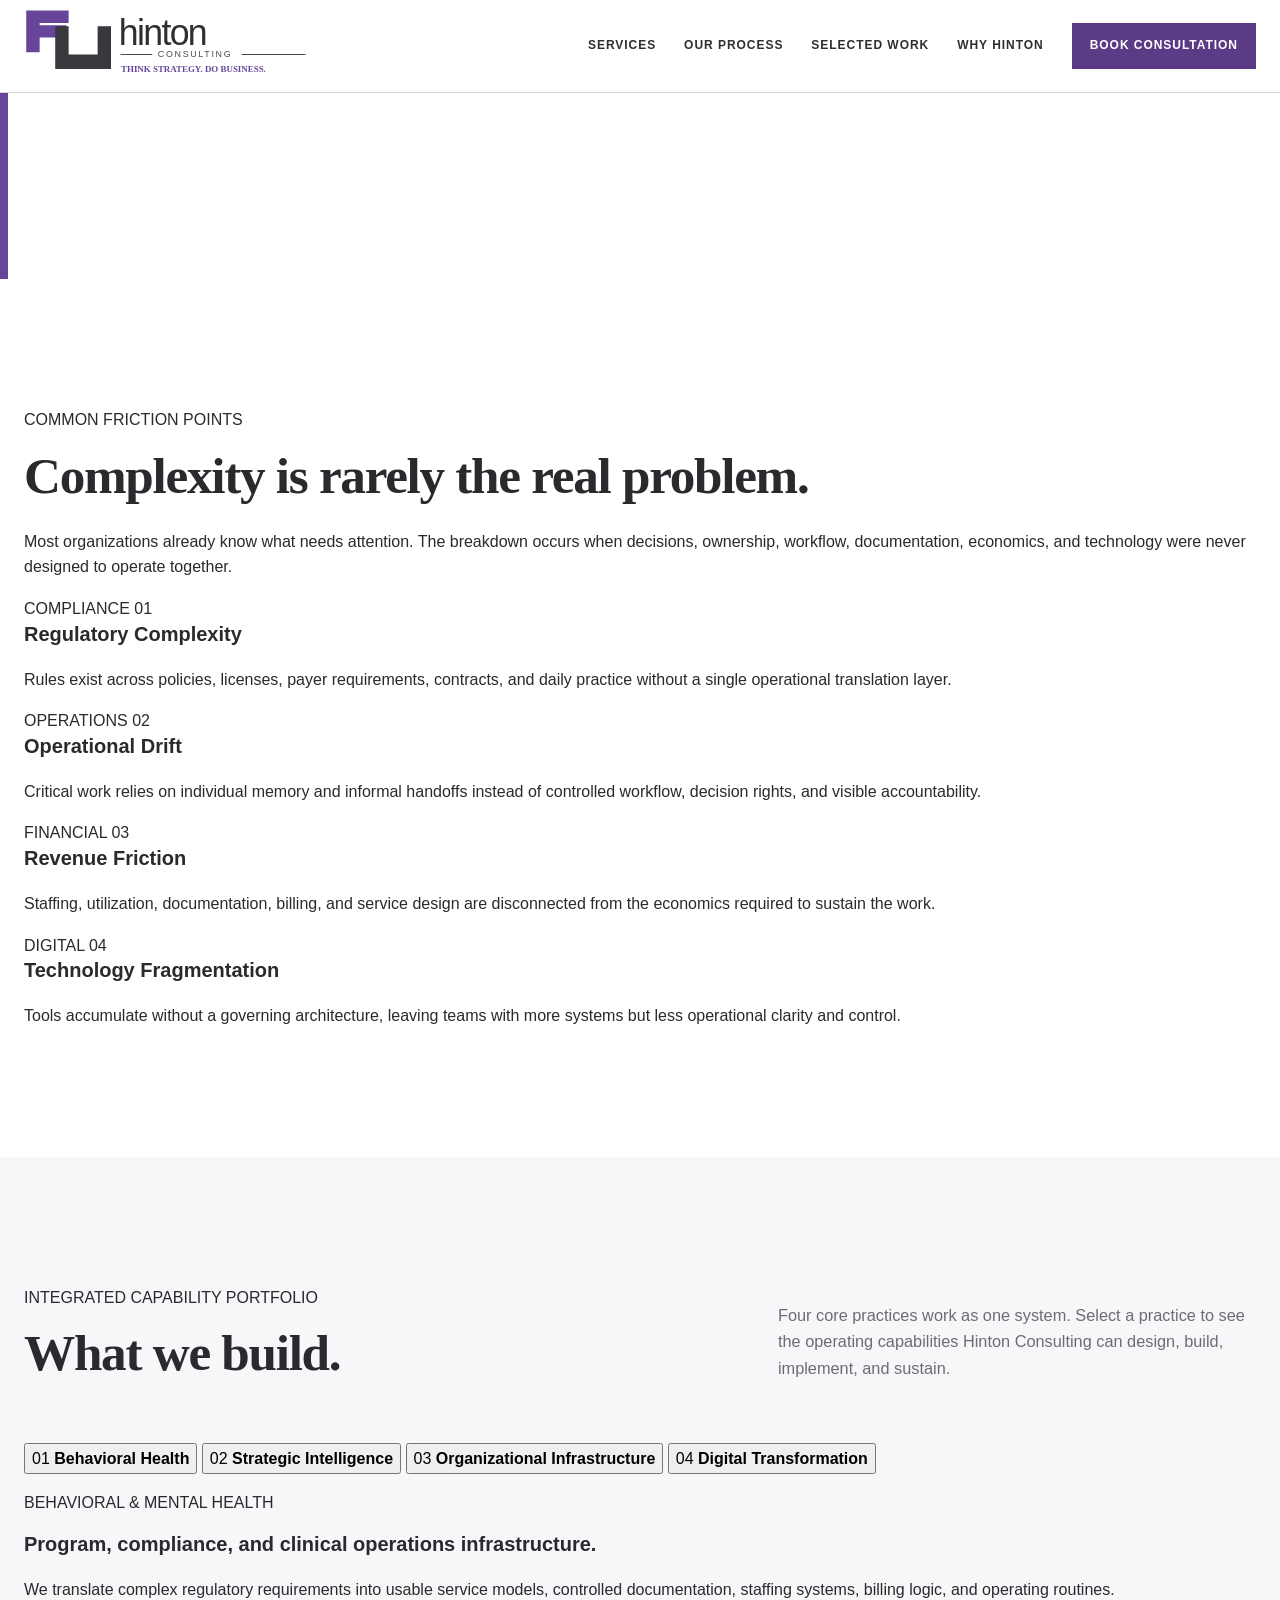
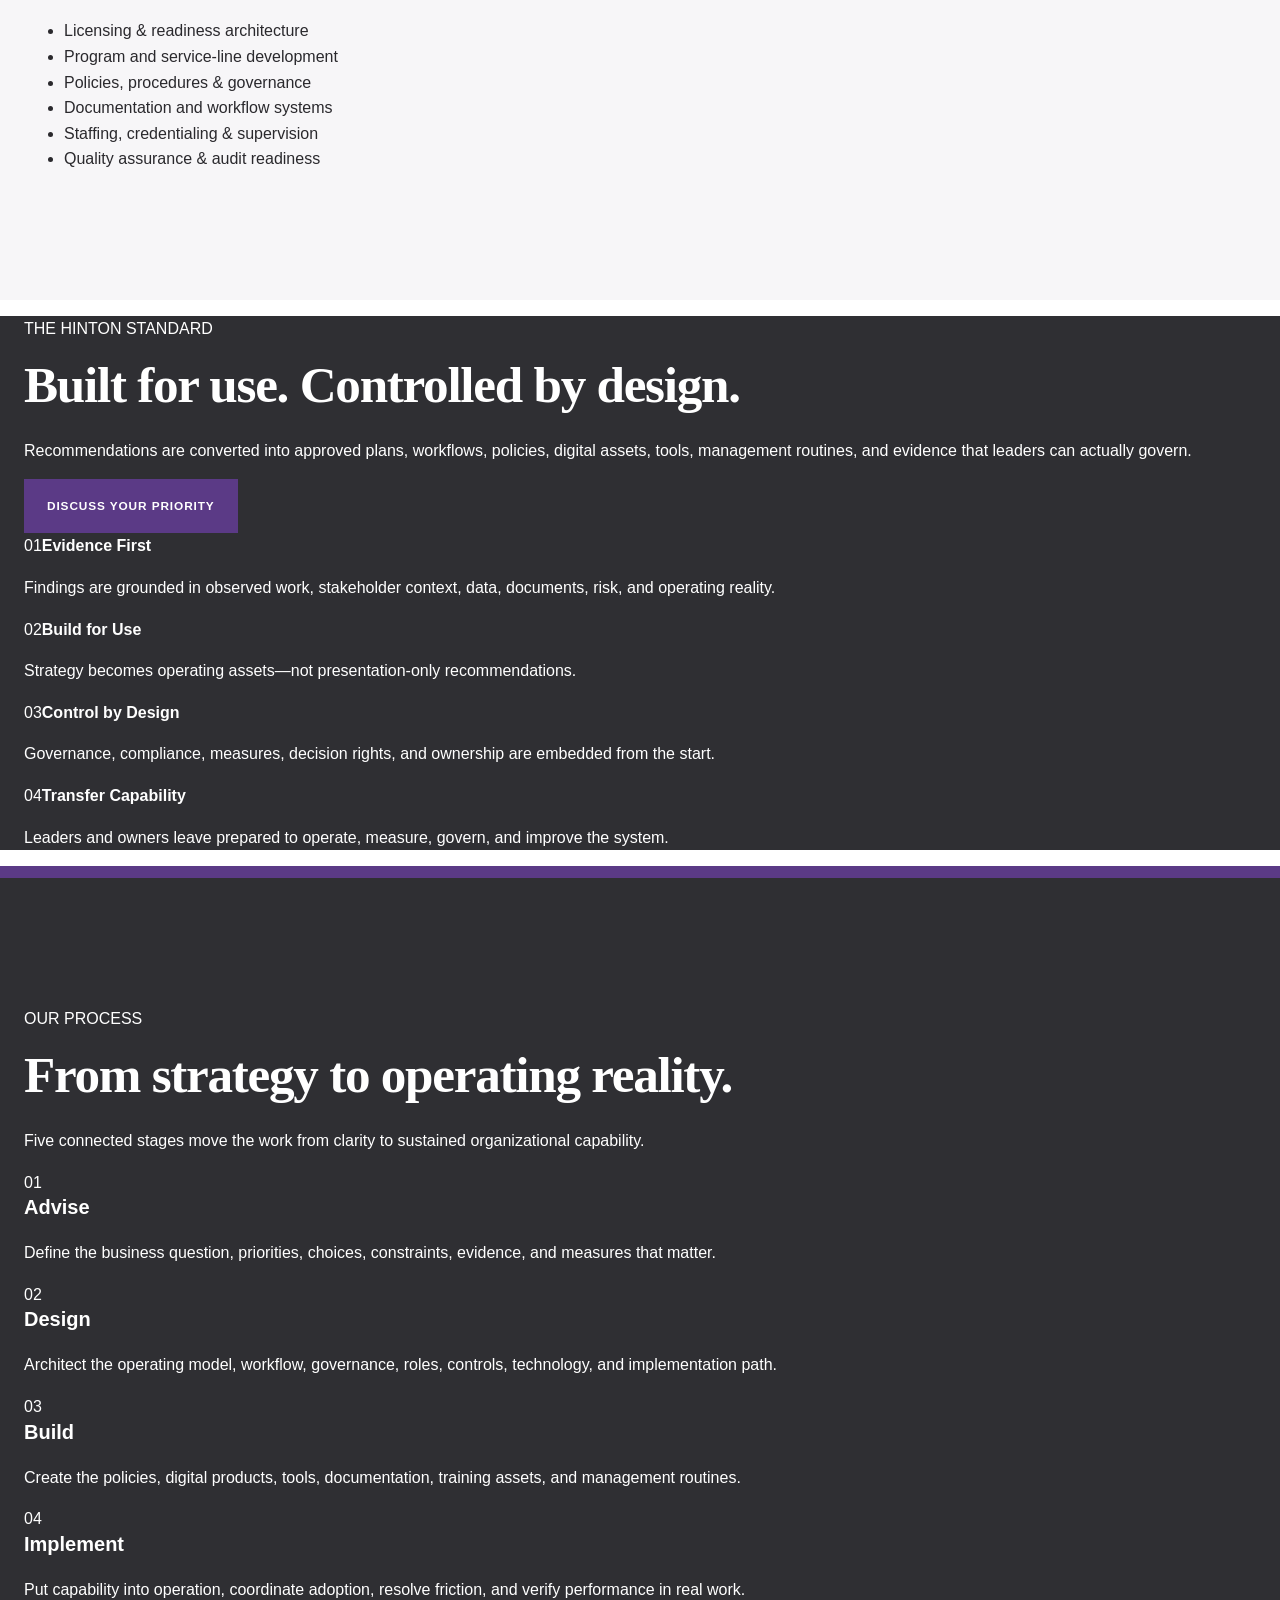
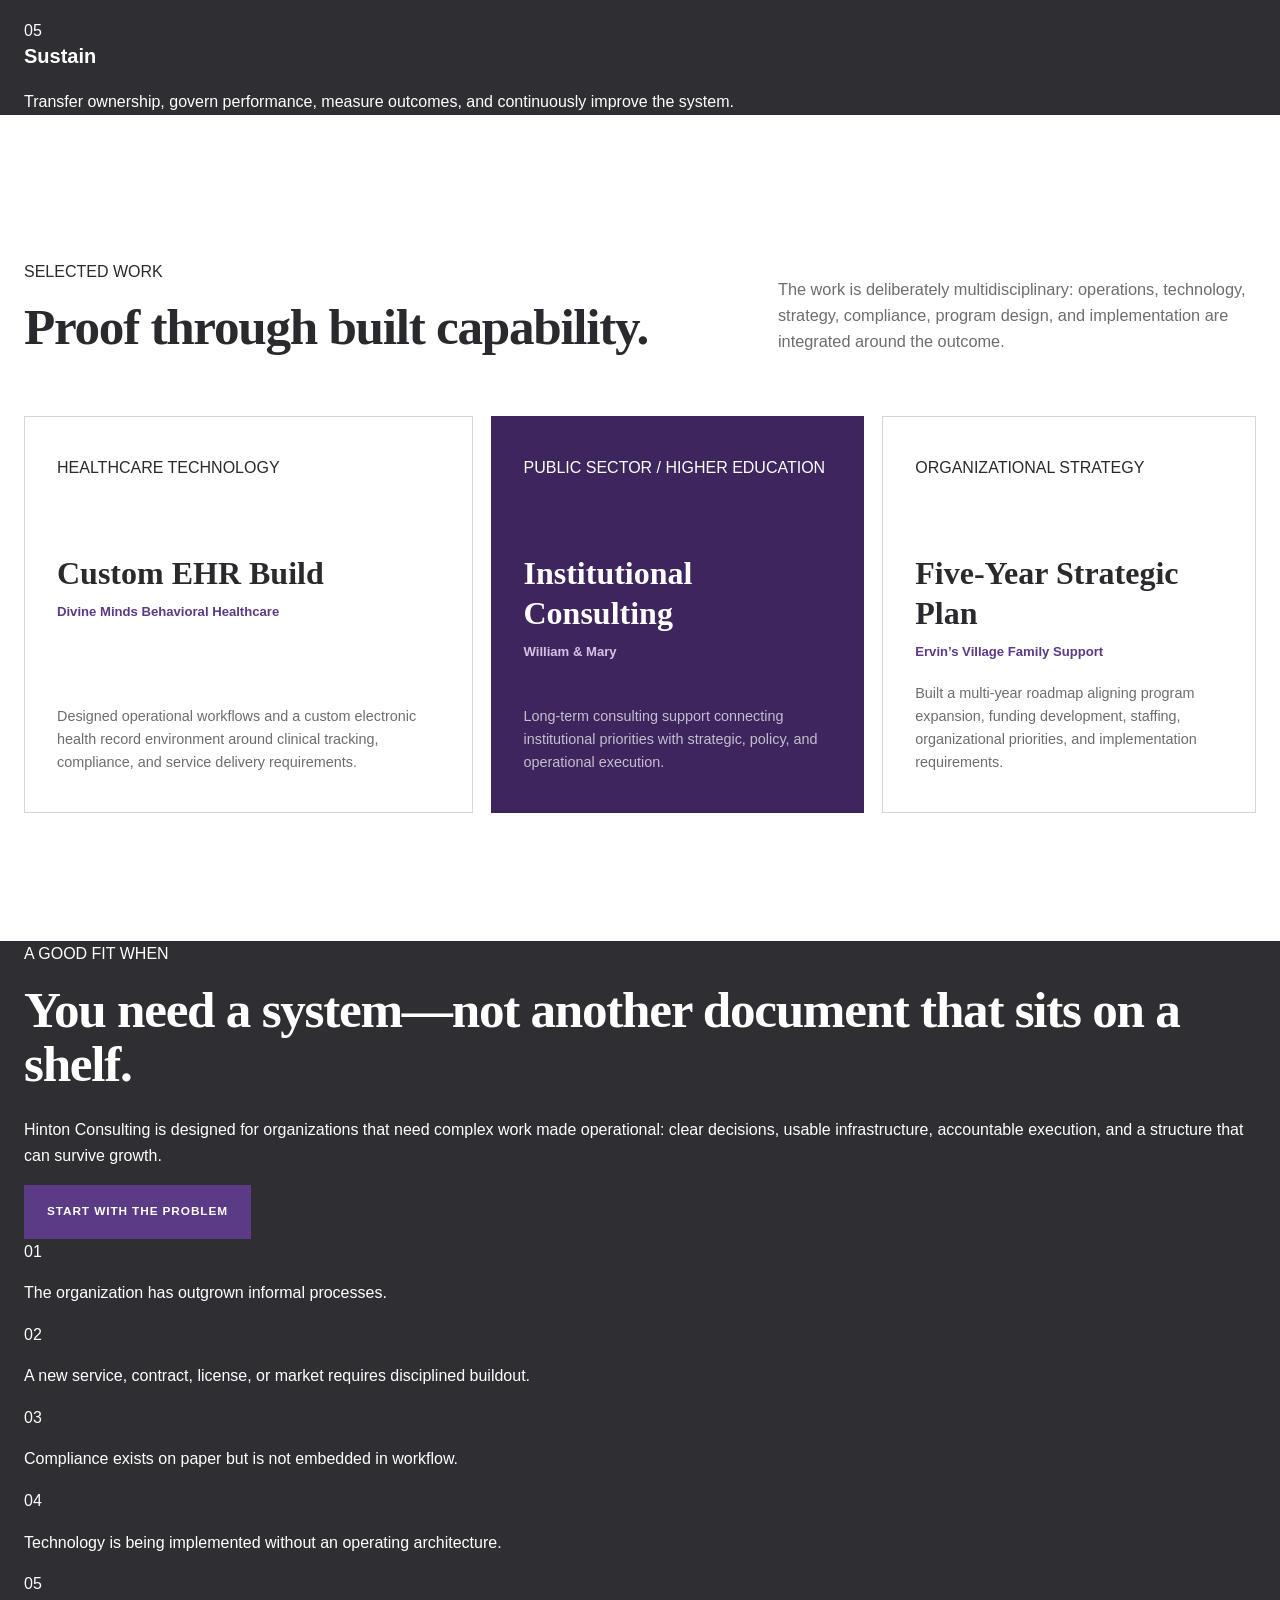
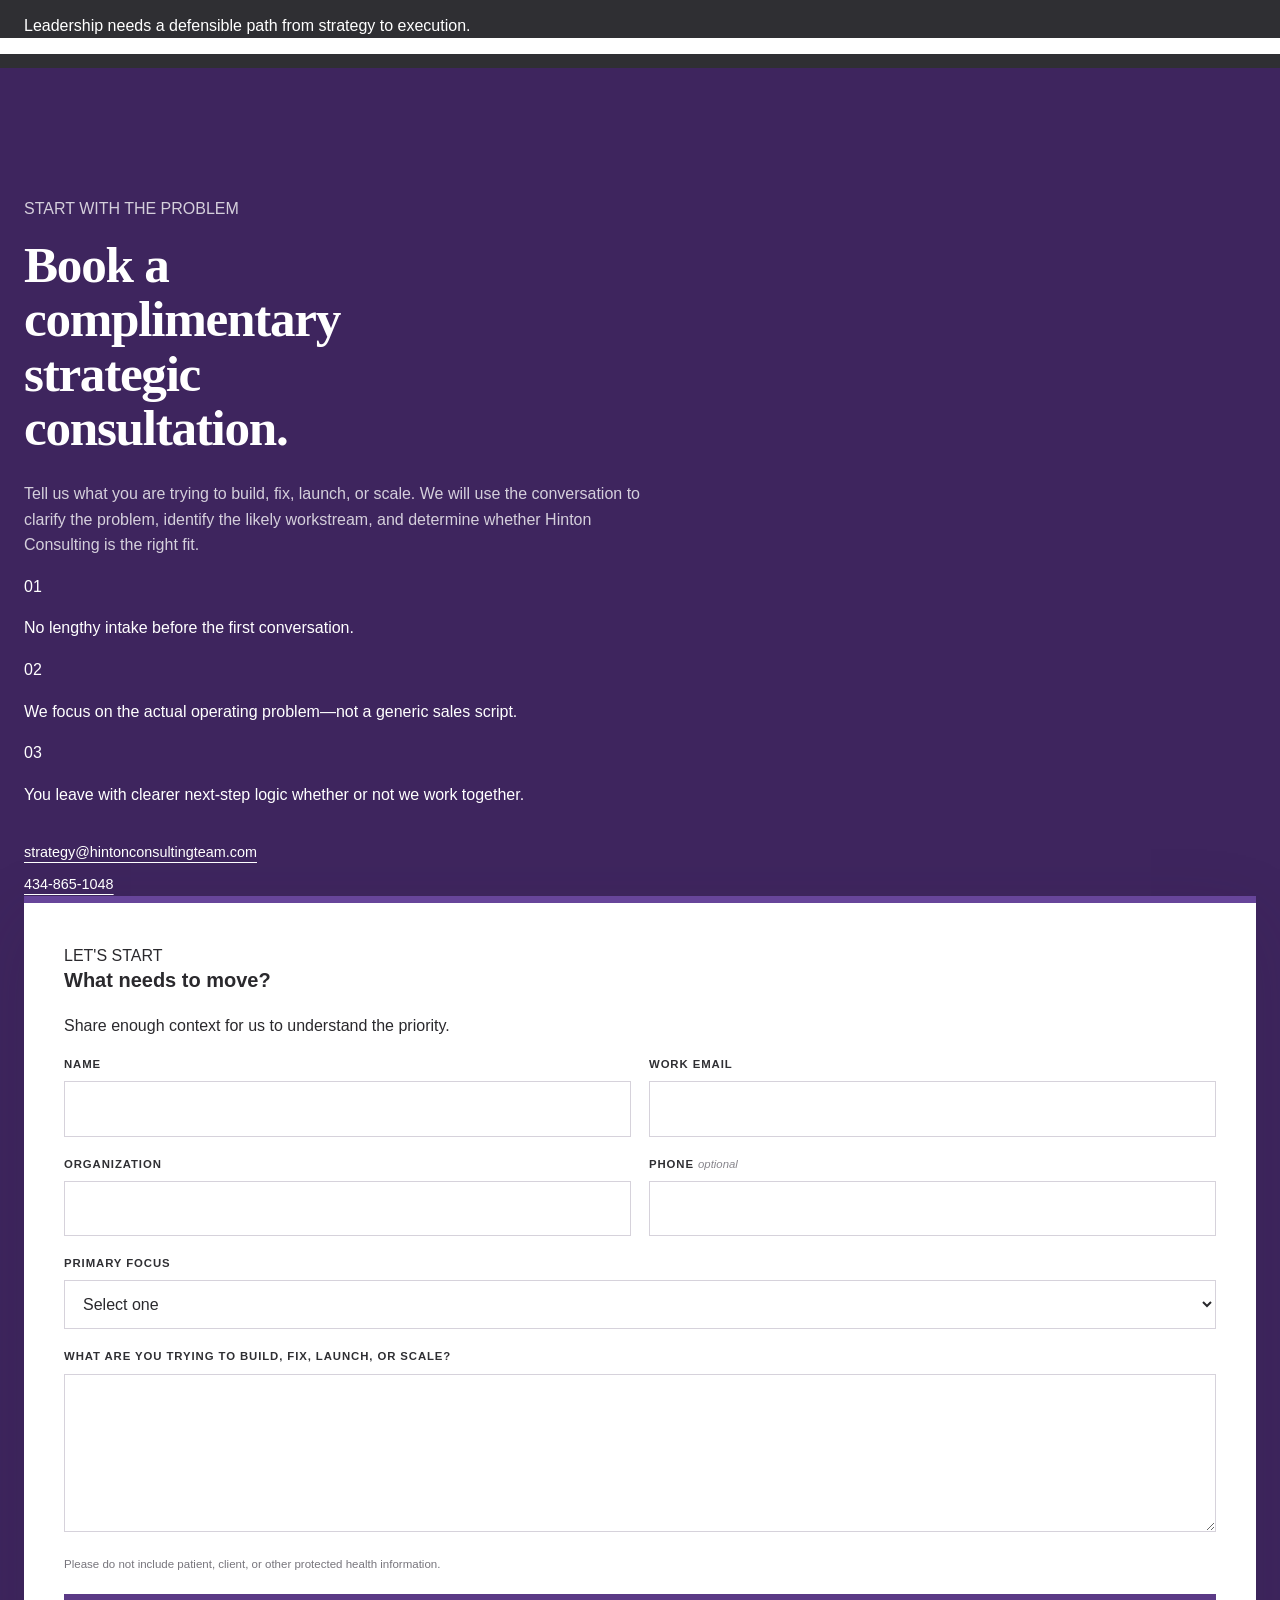
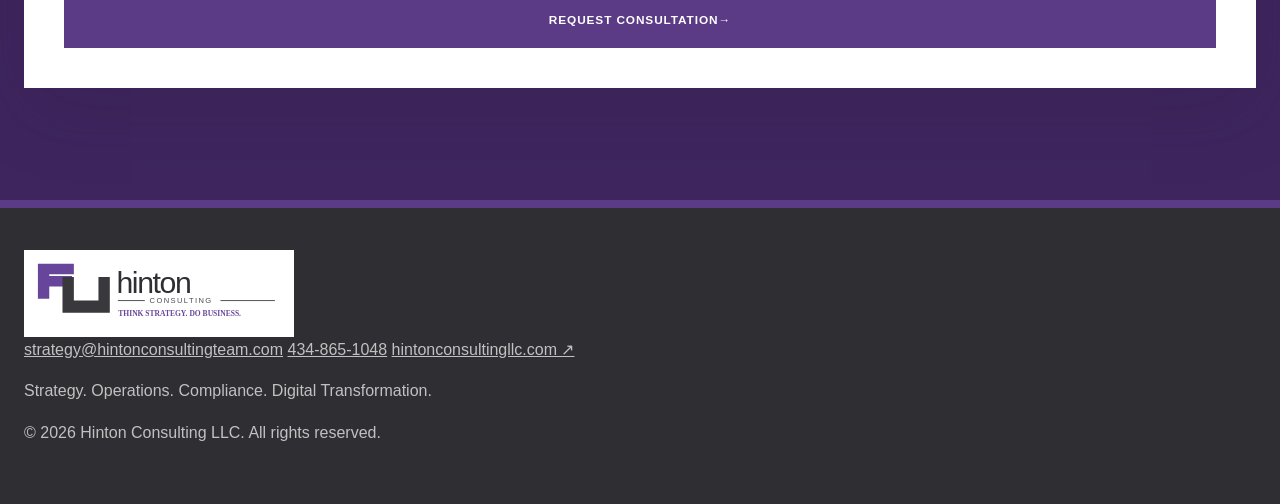
==== commit 7941837b: "Rebuild landing page to Hinton branded UX/UI system" ====
--- a/index.html
+++ b/index.html
@@ -3,15 +3,18 @@
 <head>
   <meta charset="utf-8" />
   <meta name="viewport" content="width=device-width, initial-scale=1" />
-  <meta name="description" content="Hinton Consulting helps behavioral health providers, nonprofits, and growth-stage organizations build compliant operations, stronger systems, and execution-ready strategy." />
-  <meta name="theme-color" content="#5B3A86" />
-  <meta property="og:title" content="Hinton Consulting | Strategy That Becomes Infrastructure" />
-  <meta property="og:description" content="Strategy, compliance, systems, and execution for organizations that need more than advice." />
+  <meta name="description" content="Hinton Consulting helps organizations turn strategy into operating capability through behavioral health consulting, strategic intelligence, organizational infrastructure, and digital transformation." />
+  <meta name="theme-color" content="#111235" />
+  <meta property="og:title" content="Hinton Consulting | Strategy That Becomes Operating Capability" />
+  <meta property="og:description" content="Strategy, operations, compliance, digital transformation, and implementation for organizations that need more than recommendations." />
   <meta property="og:type" content="website" />
   <link rel="canonical" href="https://consult.hintonconsultingllc.com/" />
   <link rel="icon" href="/assets/hinton-mark.svg" type="image/svg+xml" />
+  <link rel="preconnect" href="https://fonts.googleapis.com" />
+  <link rel="preconnect" href="https://fonts.gstatic.com" crossorigin />
+  <link href="https://fonts.googleapis.com/css2?family=Barlow+Condensed:wght@600;700;800&family=Inter:wght@400;500;600;700;800&display=swap" rel="stylesheet" />
   <link rel="stylesheet" href="/styles.css" />
-  <title>Hinton Consulting | Strategy That Becomes Infrastructure</title>
+  <title>Hinton Consulting | Strategy That Becomes Operating Capability</title>
 </head>
 <body>
   <a class="skip-link" href="#main">Skip to content</a>
@@ -26,208 +29,288 @@
       <button class="menu-toggle" type="button" aria-expanded="false" aria-controls="primaryNav">Menu</button>
 
       <nav id="primaryNav" class="primary-nav" aria-label="Primary navigation">
-        <a href="#expertise">Expertise</a>
-        <a href="#approach">Approach</a>
+        <a href="#expertise">Services</a>
+        <a href="#approach">Our Process</a>
         <a href="#work">Selected Work</a>
+        <a href="#fit">Why Hinton</a>
         <a class="nav-cta" href="#consultation">Book Consultation</a>
       </nav>
     </div>
   </header>
 
   <main id="main">
-    <section class="hero section-dark">
-      <div class="hero-grid" aria-hidden="true"></div>
-      <div class="container hero-inner">
+    <section class="hero" aria-labelledby="hero-title">
+      <div class="hero-geometry" aria-hidden="true">
+        <span class="geo geo-one"></span>
+        <span class="geo geo-two"></span>
+        <span class="geo geo-three"></span>
+      </div>
+
+      <div class="container hero-grid">
         <div class="hero-copy reveal">
-          <p class="eyebrow">ENTERPRISE TRANSFORMATION PARTNER</p>
-          <h1>Strategy that becomes operating capability.</h1>
+          <p class="brand-mantra">Think Strategy. Do Business.</p>
+          <p class="kicker">ENTERPRISE TRANSFORMATION PARTNER</p>
+          <h1 id="hero-title">Strategy that becomes operating capability.</h1>
           <p class="hero-lede">Hinton Consulting aligns strategy, operations, governance, technology, people, and implementation so organizations can move from intention to measurable execution.</p>
           <div class="hero-actions">
-            <a class="button button-primary" href="#consultation">Book Your Complimentary Consultation</a>
-            <a class="text-link" href="#expertise">Explore What We Build <span aria-hidden="true">→</span></a>
-          </div>
-        </div>
-
-        <aside class="hero-panel reveal" aria-label="Engagement focus">
-          <p class="panel-kicker">FOR ORGANIZATIONS AT AN INFLECTION POINT</p>
-          <div class="signal-row">
+            <a class="button button-primary glow" href="#consultation">Book a Complimentary Consultation</a>
+            <a class="button button-ghost" href="#expertise">Explore What We Build</a>
+          </div>
+        </div>
+
+        <aside class="hero-diagnostic reveal" aria-label="Common reasons organizations engage Hinton Consulting">
+          <p class="mini-label">WHEN ORGANIZATIONS CALL US</p>
+          <div class="diagnostic-item">
             <span>01</span>
-            <p>Launching a regulated service or new line of business</p>
-          </div>
-          <div class="signal-row">
+            <div>
+              <strong>Launch</strong>
+              <p>A new program, service line, digital experience, or operating capability must stand up correctly.</p>
+            </div>
+          </div>
+          <div class="diagnostic-item">
             <span>02</span>
-            <p>Scaling faster than current systems can support</p>
-          </div>
-          <div class="signal-row">
+            <div>
+              <strong>Scale</strong>
+              <p>Growth is exposing workflow, staffing, governance, documentation, or technology gaps.</p>
+            </div>
+          </div>
+          <div class="diagnostic-item">
             <span>03</span>
-            <p>Preparing for licensing, audits, procurement, or growth</p>
-          </div>
-          <div class="signal-row">
+            <div>
+              <strong>Stabilize</strong>
+              <p>Compliance drift, execution friction, or financial visibility is threatening performance.</p>
+            </div>
+          </div>
+          <div class="diagnostic-item">
             <span>04</span>
-            <p>Replacing fragmented processes with an integrated operating model</p>
+            <div>
+              <strong>Transform</strong>
+              <p>Strategy, process, people, and technology need to operate as one coordinated system.</p>
+            </div>
           </div>
         </aside>
       </div>
 
-      <div class="container credibility-strip" aria-label="Hinton Consulting integrated delivery path">
-        <div><strong>Advise</strong><span>Clarify direction and decisions</span></div>
-        <div><strong>Design</strong><span>Architect the operating solution</span></div>
-        <div><strong>Build</strong><span>Create the assets and systems</span></div>
-        <div><strong>Implement</strong><span>Put capability into operation</span></div>
-        <div><strong>Sustain</strong><span>Govern, measure, and improve</span></div>
-      </div>
-    </section>
-
-    <section class="friction-section section-light">
+      <div class="container delivery-path reveal" aria-label="Hinton Consulting delivery path">
+        <div><span>01</span><strong>Advise</strong></div>
+        <i></i>
+        <div><span>02</span><strong>Design</strong></div>
+        <i></i>
+        <div><span>03</span><strong>Build</strong></div>
+        <i></i>
+        <div><span>04</span><strong>Implement</strong></div>
+        <i></i>
+        <div><span>05</span><strong>Sustain</strong></div>
+      </div>
+    </section>
+
+    <section class="friction-section section-lavender" aria-labelledby="friction-title">
+      <div class="container centered-heading reveal">
+        <p class="section-kicker">COMMON FRICTION POINTS</p>
+        <h2 id="friction-title">Complexity is rarely the real problem.</h2>
+        <p>Most organizations already know what needs attention. The breakdown occurs when decisions, ownership, workflow, documentation, economics, and technology were never designed to operate together.</p>
+        <span class="heading-rule" aria-hidden="true"></span>
+      </div>
+
+      <div class="container card-grid four">
+        <article class="feature-card reveal">
+          <span class="pill">COMPLIANCE</span>
+          <span class="feature-number">01</span>
+          <h3>Regulatory Complexity</h3>
+          <p>Rules exist across policies, licenses, payer requirements, contracts, and daily practice without a single operational translation layer.</p>
+        </article>
+        <article class="feature-card reveal">
+          <span class="pill">OPERATIONS</span>
+          <span class="feature-number">02</span>
+          <h3>Operational Drift</h3>
+          <p>Critical work relies on individual memory and informal handoffs instead of controlled workflow, decision rights, and visible accountability.</p>
+        </article>
+        <article class="feature-card reveal">
+          <span class="pill">FINANCIAL</span>
+          <span class="feature-number">03</span>
+          <h3>Revenue Friction</h3>
+          <p>Staffing, utilization, documentation, billing, and service design are disconnected from the economics required to sustain the work.</p>
+        </article>
+        <article class="feature-card reveal">
+          <span class="pill">DIGITAL</span>
+          <span class="feature-number">04</span>
+          <h3>Technology Fragmentation</h3>
+          <p>Tools accumulate without a governing architecture, leaving teams with more systems but less operational clarity and control.</p>
+        </article>
+      </div>
+    </section>
+
+    <section id="expertise" class="expertise-section section-white" aria-labelledby="expertise-title">
       <div class="container split-heading reveal">
         <div>
-          <p class="eyebrow dark">WHEN GROWTH EXPOSES THE SYSTEM</p>
-          <h2>Complexity is rarely the real problem.</h2>
-        </div>
-        <p>The problem is usually that decisions, roles, workflows, documentation, technology, and accountability were never engineered to work as one system.</p>
-      </div>
-
-      <div class="container friction-grid">
-        <article class="friction-card reveal">
-          <span class="card-number">01</span>
-          <h3>Regulatory Complexity</h3>
-          <p>Requirements exist across policies, payer rules, licenses, contracts, and daily practice—with no single operational translation layer.</p>
-        </article>
-        <article class="friction-card reveal">
-          <span class="card-number">02</span>
-          <h3>Operational Drift</h3>
-          <p>Critical work depends on tribal knowledge, individual memory, and inconsistent handoffs instead of defined workflow and decision rights.</p>
-        </article>
-        <article class="friction-card reveal">
-          <span class="card-number">03</span>
-          <h3>Revenue Friction</h3>
-          <p>Staffing, utilization, documentation, billing, and service design are disconnected from the economics required to sustain the operation.</p>
-        </article>
-        <article class="friction-card reveal">
-          <span class="card-number">04</span>
-          <h3>Technology Fragmentation</h3>
-          <p>Tools have been added over time without a governing architecture, leaving teams with more software but less operational clarity.</p>
-        </article>
-      </div>
-    </section>
-
-    <section id="expertise" class="expertise-section section-paper">
-      <div class="container section-intro reveal">
-        <p class="eyebrow dark">WHAT WE BUILD</p>
-        <h2>Infrastructure designed around the way the organization must actually operate.</h2>
-      </div>
-
-      <div class="container expertise-list">
-        <article class="expertise-row reveal">
-          <div class="expertise-index">01</div>
-          <div>
-            <p class="micro-label">BEHAVIORAL HEALTH</p>
-            <h3>Program, Compliance & Clinical Operations</h3>
-          </div>
-          <p>Licensing, service-line development, policies and procedures, documentation systems, staffing architecture, utilization, quality assurance, audit readiness, and operational playbooks.</p>
-        </article>
-
-        <article class="expertise-row reveal">
-          <div class="expertise-index">02</div>
-          <div>
-            <p class="micro-label">STRATEGIC INTELLIGENCE</p>
-            <h3>Decision Systems & Organizational Strategy</h3>
-          </div>
-          <p>Strategic planning, market intelligence, operating models, executive decision architecture, growth design, governance, implementation roadmaps, and measurable execution systems.</p>
-        </article>
-
-        <article class="expertise-row reveal">
-          <div class="expertise-index">03</div>
-          <div>
-            <p class="micro-label">ORGANIZATIONAL INFRASTRUCTURE</p>
-            <h3>Financial, Administrative & Performance Systems</h3>
-          </div>
-          <p>Financial models, cost allocation, workflow design, role architecture, internal controls, performance management, procurement readiness, reporting, and scalable back-office infrastructure.</p>
-        </article>
-
-        <article class="expertise-row reveal">
-          <div class="expertise-index">04</div>
-          <div>
-            <p class="micro-label">DIGITAL TRANSFORMATION</p>
-            <h3>Platforms, Automation & Digital Operating Systems</h3>
-          </div>
-          <p>Web platforms, UX/UI, portals, workflow automation, CRM and knowledge systems, custom operational technology, digital governance, and implementation architecture.</p>
-        </article>
-      </div>
-    </section>
-
-    <section id="approach" class="approach-section section-dark">
-      <div class="container approach-top reveal">
-        <p class="eyebrow">FROM ADVICE TO OPERATING CAPABILITY</p>
-        <h2>We do not stop at recommendations.</h2>
-        <p>Every engagement is structured to move from diagnosis to a functioning system with defined ownership, evidence, controls, and a path to sustainment.</p>
-      </div>
-
-      <div class="container lifecycle">
-        <article class="phase reveal">
-          <span>01</span>
-          <h3>Advise</h3>
-          <p>Define the business question, strategic choices, priorities, constraints, evidence, and measures that matter.</p>
-        </article>
-        <article class="phase reveal">
-          <span>02</span>
-          <h3>Design</h3>
-          <p>Architect the operating model, workflows, governance, roles, controls, technology, and implementation path.</p>
-        </article>
-        <article class="phase reveal">
-          <span>03</span>
-          <h3>Build</h3>
-          <p>Create the policies, digital products, tools, documentation, training assets, and management routines required to act.</p>
-        </article>
-        <article class="phase reveal">
-          <span>04</span>
-          <h3>Implement</h3>
-          <p>Put the designed capability into operation, coordinate adoption, resolve friction, and verify performance in real work.</p>
-        </article>
-        <article class="phase reveal">
-          <span>05</span>
-          <h3>Sustain</h3>
-          <p>Transfer ownership, govern performance, measure outcomes, maintain controlled documentation, and continuously improve.</p>
-        </article>
-      </div>
-    </section>
-
-    <section id="work" class="work-section section-light">
-      <div class="container section-intro reveal">
-        <p class="eyebrow dark">SELECTED WORK</p>
-        <h2>Strategy translated into tangible organizational infrastructure.</h2>
+          <p class="section-kicker">INTEGRATED CAPABILITY PORTFOLIO</p>
+          <h2 id="expertise-title">What we build.</h2>
+        </div>
+        <p>Four core practices work as one system. Select a practice to see the operating capabilities Hinton Consulting can design, build, implement, and sustain.</p>
+      </div>
+
+      <div class="container capability-shell reveal">
+        <div class="capability-tabs" role="tablist" aria-label="Hinton Consulting service practices">
+          <button class="capability-tab active" type="button" role="tab" aria-selected="true" aria-controls="cap-panel-0" id="cap-tab-0" data-capability="0">
+            <span>01</span>
+            <strong>Behavioral Health</strong>
+          </button>
+          <button class="capability-tab" type="button" role="tab" aria-selected="false" aria-controls="cap-panel-1" id="cap-tab-1" data-capability="1">
+            <span>02</span>
+            <strong>Strategic Intelligence</strong>
+          </button>
+          <button class="capability-tab" type="button" role="tab" aria-selected="false" aria-controls="cap-panel-2" id="cap-tab-2" data-capability="2">
+            <span>03</span>
+            <strong>Organizational Infrastructure</strong>
+          </button>
+          <button class="capability-tab" type="button" role="tab" aria-selected="false" aria-controls="cap-panel-3" id="cap-tab-3" data-capability="3">
+            <span>04</span>
+            <strong>Digital Transformation</strong>
+          </button>
+        </div>
+
+        <div class="capability-panel-wrap">
+          <article class="capability-panel active" id="cap-panel-0" role="tabpanel" aria-labelledby="cap-tab-0" data-panel="0">
+            <div>
+              <p class="mini-label">BEHAVIORAL & MENTAL HEALTH</p>
+              <h3>Program, compliance, and clinical operations infrastructure.</h3>
+              <p>We translate complex regulatory requirements into usable service models, controlled documentation, staffing systems, billing logic, and operating routines.</p>
+            </div>
+            <ul>
+              <li>Licensing & readiness architecture</li>
+              <li>Program and service-line development</li>
+              <li>Policies, procedures & governance</li>
+              <li>Documentation and workflow systems</li>
+              <li>Staffing, credentialing & supervision</li>
+              <li>Quality assurance & audit readiness</li>
+            </ul>
+          </article>
+
+          <article class="capability-panel" id="cap-panel-1" role="tabpanel" aria-labelledby="cap-tab-1" data-panel="1" hidden>
+            <div>
+              <p class="mini-label">STRATEGIC INTELLIGENCE</p>
+              <h3>Decision architecture for complex organizational priorities.</h3>
+              <p>We connect market evidence, executive choices, operating constraints, and measurable outcomes into strategy that can actually be implemented.</p>
+            </div>
+            <ul>
+              <li>Strategic planning & transformation roadmaps</li>
+              <li>Market and competitive intelligence</li>
+              <li>Executive decision architecture</li>
+              <li>Operating model and governance design</li>
+              <li>Growth and commercialization strategy</li>
+              <li>Implementation and performance systems</li>
+            </ul>
+          </article>
+
+          <article class="capability-panel" id="cap-panel-2" role="tabpanel" aria-labelledby="cap-tab-2" data-panel="2" hidden>
+            <div>
+              <p class="mini-label">ORGANIZATIONAL INFRASTRUCTURE</p>
+              <h3>Back-office systems built for visibility, control, and scale.</h3>
+              <p>We redesign the administrative infrastructure behind the work so leadership can see performance, manage risk, and grow without operational chaos.</p>
+            </div>
+            <ul>
+              <li>Financial modeling & cost allocation</li>
+              <li>Role, workflow & accountability design</li>
+              <li>Internal controls and management routines</li>
+              <li>Procurement and contract readiness</li>
+              <li>Performance management & reporting</li>
+              <li>Scalable administrative operating systems</li>
+            </ul>
+          </article>
+
+          <article class="capability-panel" id="cap-panel-3" role="tabpanel" aria-labelledby="cap-tab-3" data-panel="3" hidden>
+            <div>
+              <p class="mini-label">DIGITAL TRANSFORMATION</p>
+              <h3>Purpose-built digital systems around real operating work.</h3>
+              <p>We design digital environments that reduce friction, strengthen control, and connect information, workflow, customer experience, and decision-making.</p>
+            </div>
+            <ul>
+              <li>Web platforms & client portals</li>
+              <li>UX/UI and workflow architecture</li>
+              <li>CRM, knowledge & document systems</li>
+              <li>Automation and AI-enabled operations</li>
+              <li>Operational dashboards & reporting</li>
+              <li>Digital governance & sustainment</li>
+            </ul>
+          </article>
+        </div>
+      </div>
+    </section>
+
+    <section class="detail-banner section-dark" aria-labelledby="detail-title">
+      <div class="container detail-grid reveal">
+        <div>
+          <p class="section-kicker light">THE HINTON STANDARD</p>
+          <h2 id="detail-title">Built for use. Controlled by design.</h2>
+          <p>Recommendations are converted into approved plans, workflows, policies, digital assets, tools, management routines, and evidence that leaders can actually govern.</p>
+          <a class="button button-primary glow" href="#consultation">Discuss Your Priority</a>
+        </div>
+        <div class="standard-list">
+          <div><span>01</span><strong>Evidence First</strong><p>Findings are grounded in observed work, stakeholder context, data, documents, risk, and operating reality.</p></div>
+          <div><span>02</span><strong>Build for Use</strong><p>Strategy becomes operating assets—not presentation-only recommendations.</p></div>
+          <div><span>03</span><strong>Control by Design</strong><p>Governance, compliance, measures, decision rights, and ownership are embedded from the start.</p></div>
+          <div><span>04</span><strong>Transfer Capability</strong><p>Leaders and owners leave prepared to operate, measure, govern, and improve the system.</p></div>
+        </div>
+      </div>
+    </section>
+
+    <section id="approach" class="approach-section section-lavender" aria-labelledby="approach-title">
+      <div class="container centered-heading reveal">
+        <p class="section-kicker">OUR PROCESS</p>
+        <h2 id="approach-title">From strategy to operating reality.</h2>
+        <p>Five connected stages move the work from clarity to sustained organizational capability.</p>
+        <span class="heading-rule" aria-hidden="true"></span>
+      </div>
+
+      <div class="container process-grid">
+        <article class="process-card reveal"><span>01</span><h3>Advise</h3><p>Define the business question, priorities, choices, constraints, evidence, and measures that matter.</p></article>
+        <article class="process-card reveal"><span>02</span><h3>Design</h3><p>Architect the operating model, workflow, governance, roles, controls, technology, and implementation path.</p></article>
+        <article class="process-card reveal"><span>03</span><h3>Build</h3><p>Create the policies, digital products, tools, documentation, training assets, and management routines.</p></article>
+        <article class="process-card reveal"><span>04</span><h3>Implement</h3><p>Put capability into operation, coordinate adoption, resolve friction, and verify performance in real work.</p></article>
+        <article class="process-card reveal"><span>05</span><h3>Sustain</h3><p>Transfer ownership, govern performance, measure outcomes, and continuously improve the system.</p></article>
+      </div>
+    </section>
+
+    <section id="work" class="work-section section-white" aria-labelledby="work-title">
+      <div class="container split-heading reveal">
+        <div>
+          <p class="section-kicker">SELECTED WORK</p>
+          <h2 id="work-title">Proof through built capability.</h2>
+        </div>
+        <p>The work is deliberately multidisciplinary: operations, technology, strategy, compliance, program design, and implementation are integrated around the outcome.</p>
       </div>
 
       <div class="container work-grid">
-        <article class="work-card featured reveal">
-          <p class="micro-label">HEALTHCARE TECHNOLOGY</p>
+        <article class="work-card reveal">
+          <span class="pill">HEALTHCARE TECHNOLOGY</span>
           <h3>Custom EHR Build</h3>
           <p class="work-client">Divine Minds Behavioral Healthcare</p>
           <p>Designed operational workflows and a custom electronic health record environment around clinical tracking, compliance, and service delivery requirements.</p>
         </article>
-        <article class="work-card reveal">
-          <p class="micro-label">PUBLIC SECTOR / HIGHER EDUCATION</p>
+        <article class="work-card featured reveal">
+          <span class="pill">PUBLIC SECTOR / HIGHER EDUCATION</span>
           <h3>Institutional Consulting</h3>
           <p class="work-client">William & Mary</p>
-          <p>Long-term consulting engagement supporting institutional strategy, policy guidance, and operational objectives.</p>
+          <p>Long-term consulting support connecting institutional priorities with strategic, policy, and operational execution.</p>
         </article>
         <article class="work-card reveal">
-          <p class="micro-label">ORGANIZATIONAL STRATEGY</p>
+          <span class="pill">ORGANIZATIONAL STRATEGY</span>
           <h3>Five-Year Strategic Plan</h3>
           <p class="work-client">Ervin’s Village Family Support</p>
-          <p>Built a multi-year strategic roadmap aligning program expansion, funding development, staffing, and organizational priorities.</p>
-        </article>
-      </div>
-    </section>
-
-    <section class="decision-section section-paper">
-      <div class="container decision-grid">
-        <div class="decision-copy reveal">
-          <p class="eyebrow dark">A GOOD FIT WHEN</p>
-          <h2>You need a system—not another document that sits on a shelf.</h2>
+          <p>Built a multi-year roadmap aligning program expansion, funding development, staffing, organizational priorities, and implementation requirements.</p>
+        </article>
+      </div>
+    </section>
+
+    <section id="fit" class="fit-section section-dark" aria-labelledby="fit-title">
+      <div class="container fit-grid reveal">
+        <div class="fit-copy">
+          <p class="section-kicker light">A GOOD FIT WHEN</p>
+          <h2 id="fit-title">You need a system—not another document that sits on a shelf.</h2>
           <p>Hinton Consulting is designed for organizations that need complex work made operational: clear decisions, usable infrastructure, accountable execution, and a structure that can survive growth.</p>
-        </div>
-        <div class="decision-list reveal">
+          <a class="button button-primary glow" href="#consultation">Start With the Problem</a>
+        </div>
+        <div class="fit-list">
           <div><span>01</span><p>The organization has outgrown informal processes.</p></div>
           <div><span>02</span><p>A new service, contract, license, or market requires disciplined buildout.</p></div>
           <div><span>03</span><p>Compliance exists on paper but is not embedded in workflow.</p></div>
@@ -237,19 +320,24 @@
       </div>
     </section>
 
-    <section id="consultation" class="consultation-section section-dark">
-      <div class="container consultation-grid">
-        <div class="consultation-copy reveal">
-          <p class="eyebrow">START WITH THE PROBLEM</p>
-          <h2>Book a complimentary strategic consultation.</h2>
-          <p>Tell us what you are trying to build, fix, launch, or scale. We will use the conversation to determine the core problem, the likely workstream, and whether Hinton Consulting is the right fit.</p>
+    <section id="consultation" class="consultation-section section-lavender" aria-labelledby="consultation-title">
+      <div class="container consultation-card reveal">
+        <div class="consultation-copy">
+          <p class="section-kicker light">START WITH THE PROBLEM</p>
+          <h2 id="consultation-title">Book a complimentary strategic consultation.</h2>
+          <p>Tell us what you are trying to build, fix, launch, or scale. We will use the conversation to clarify the problem, identify the likely workstream, and determine whether Hinton Consulting is the right fit.</p>
+          <div class="consult-points">
+            <div><span>01</span><p>No lengthy intake before the first conversation.</p></div>
+            <div><span>02</span><p>We focus on the actual operating problem—not a generic sales script.</p></div>
+            <div><span>03</span><p>You leave with clearer next-step logic whether or not we work together.</p></div>
+          </div>
           <div class="contact-lines">
             <a href="mailto:strategy@hintonconsultingteam.com">strategy@hintonconsultingteam.com</a>
             <a href="tel:+14348651048">434-865-1048</a>
           </div>
         </div>
 
-        <form class="consultation-form reveal" name="consultation" method="POST" action="/success.html" data-netlify="true" netlify-honeypot="bot-field">
+        <form class="consultation-form" name="consultation" method="POST" action="/success.html" data-netlify="true" netlify-honeypot="bot-field">
           <input type="hidden" name="form-name" value="consultation" />
           <p class="hidden-field"><label>Do not fill this out if you are human: <input name="bot-field" /></label></p>
           <input type="hidden" name="utm_source" id="utm_source" />
@@ -258,30 +346,24 @@
           <input type="hidden" name="utm_content" id="utm_content" />
           <input type="hidden" name="landing_path" id="landing_path" />
 
+          <div class="form-heading">
+            <span class="form-step">LET'S START</span>
+            <h3>What needs to move?</h3>
+            <p>Share enough context for us to understand the priority.</p>
+          </div>
+
           <div class="form-row two-col">
-            <label>
-              <span>Name</span>
-              <input type="text" name="name" autocomplete="name" required />
-            </label>
-            <label>
-              <span>Work Email</span>
-              <input type="email" name="email" autocomplete="email" required />
-            </label>
+            <label><span>Name</span><input type="text" name="name" autocomplete="name" required /></label>
+            <label><span>Work Email</span><input type="email" name="email" autocomplete="email" required /></label>
           </div>
 
           <div class="form-row two-col">
-            <label>
-              <span>Organization</span>
-              <input type="text" name="organization" autocomplete="organization" required />
-            </label>
-            <label>
-              <span>Phone <em>optional</em></span>
-              <input type="tel" name="phone" autocomplete="tel" />
-            </label>
+            <label><span>Organization</span><input type="text" name="organization" autocomplete="organization" required /></label>
+            <label><span>Phone <em>optional</em></span><input type="tel" name="phone" autocomplete="tel" /></label>
           </div>
 
           <label>
-            <span>What do you need help with?</span>
+            <span>Primary Focus</span>
             <select name="focus" required>
               <option value="" selected disabled>Select one</option>
               <option>Behavioral Health Program Development</option>
@@ -299,33 +381,36 @@
             <textarea name="challenge" rows="5" required></textarea>
           </label>
 
-          <p class="privacy-note">Please do not include patient, client, or other protected health information in this form.</p>
-          <button class="button button-primary form-submit" type="submit">Request Consultation</button>
+          <p class="privacy-note">Please do not include patient, client, or other protected health information.</p>
+          <button class="button button-primary form-submit glow" type="submit">Request Consultation <span aria-hidden="true">→</span></button>
         </form>
       </div>
     </section>
   </main>
 
   <footer class="site-footer">
-    <div class="container footer-grid">
+    <div class="container footer-top">
       <div class="footer-logo-wrap">
         <img class="footer-logo" src="/assets/hinton-logo.svg" alt="Hinton Consulting — Think Strategy. Do Business." />
       </div>
-      <div class="footer-links">
-        <a href="https://hintonconsultingllc.com/">Corporate Website</a>
-        <a href="mailto:strategy@hintonconsultingteam.com">Email</a>
+      <div class="footer-contact">
+        <a href="mailto:strategy@hintonconsultingteam.com">strategy@hintonconsultingteam.com</a>
         <a href="tel:+14348651048">434-865-1048</a>
-      </div>
-      <p class="copyright">© <span id="year"></span> Hinton Consulting LLC. All rights reserved.</p>
+        <a href="https://hintonconsultingllc.com/">hintonconsultingllc.com ↗</a>
+      </div>
+    </div>
+    <div class="container footer-bottom">
+      <p>Strategy. Operations. Compliance. Digital Transformation.</p>
+      <p>© <span id="year"></span> Hinton Consulting LLC. All rights reserved.</p>
     </div>
   </footer>
 
   <aside class="sticky-consult" id="stickyConsult" aria-label="Consultation reminder">
     <button class="sticky-close" id="stickyClose" type="button" aria-label="Dismiss consultation reminder">×</button>
-    <p><strong>Glad you stopped by.</strong> Don’t forget to book your complimentary strategic consultation.</p>
-    <a href="#consultation">Book Now <span aria-hidden="true">→</span></a>
+    <p><strong>Glad you stopped by.</strong> Start with the priority that needs to move.</p>
+    <a href="#consultation">Book Your Complimentary Consultation <span aria-hidden="true">→</span></a>
   </aside>
 
   <script src="/script.js" defer></script>
 </body>
-</html>
+</html>
--- a/styles.css
+++ b/styles.css
@@ -13,7 +13,7 @@
   --shadow: 0 24px 70px rgba(46, 34, 57, 0.16);
   --container: 1240px;
   --serif: Georgia, "Times New Roman", serif;
-  --sans: Arial, Helvetica, sans-serif;
+  --sans: Aptos, Arial, Helvetica, sans-serif;
 }
 
 * { box-sizing: border-box; }
@@ -339,7 +339,7 @@
   position: relative;
   z-index: 3;
   display: grid;
-  grid-template-columns: repeat(4, 1fr);
+  grid-template-columns: repeat(5, 1fr);
   margin-top: 0;
   color: var(--hc-ink);
   background: var(--hc-white);
@@ -950,7 +950,7 @@
 
   .credibility-strip { grid-template-columns: repeat(2, 1fr); }
 
-  .credibility-strip > div:nth-child(2) { border-right: 0; }
+  .credibility-strip > div:nth-child(2) { border-right: 1px solid var(--hc-line); }
 
   .expertise-row {
     grid-template-columns: 42px 1fr;
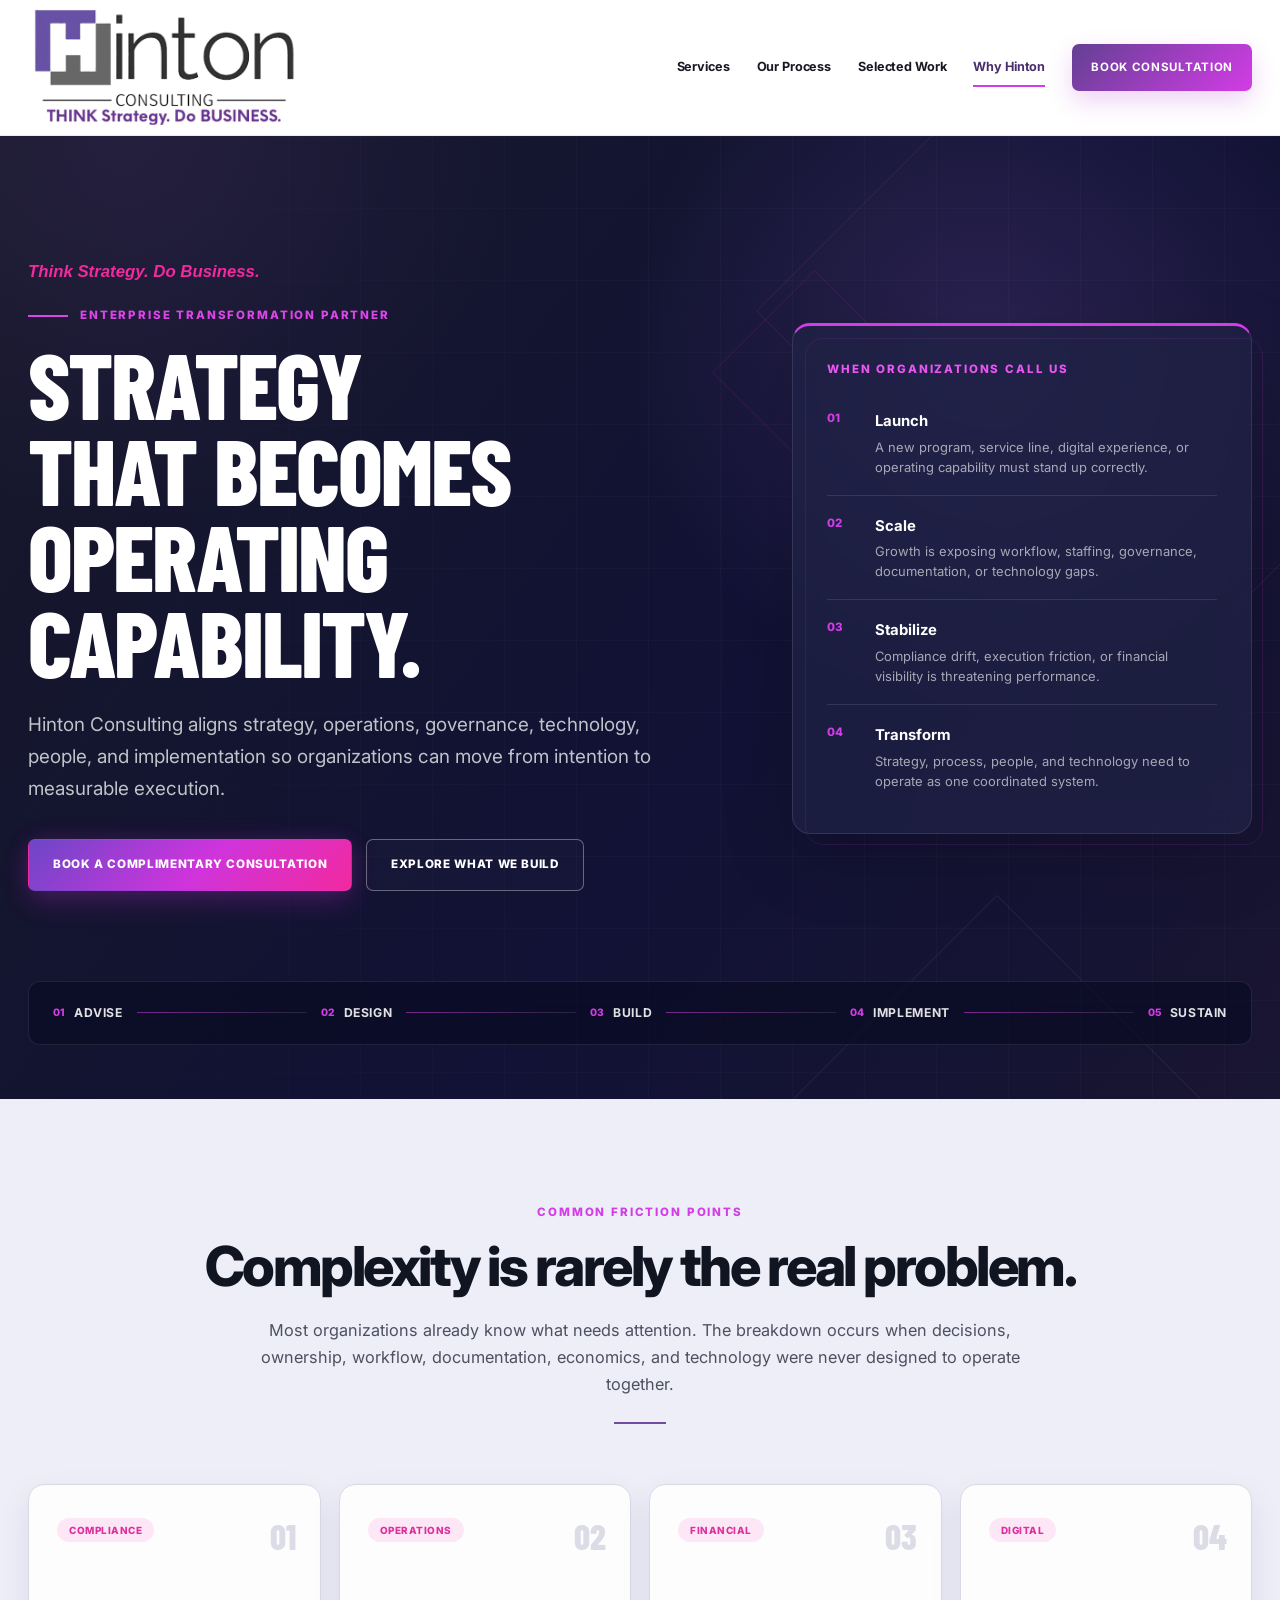
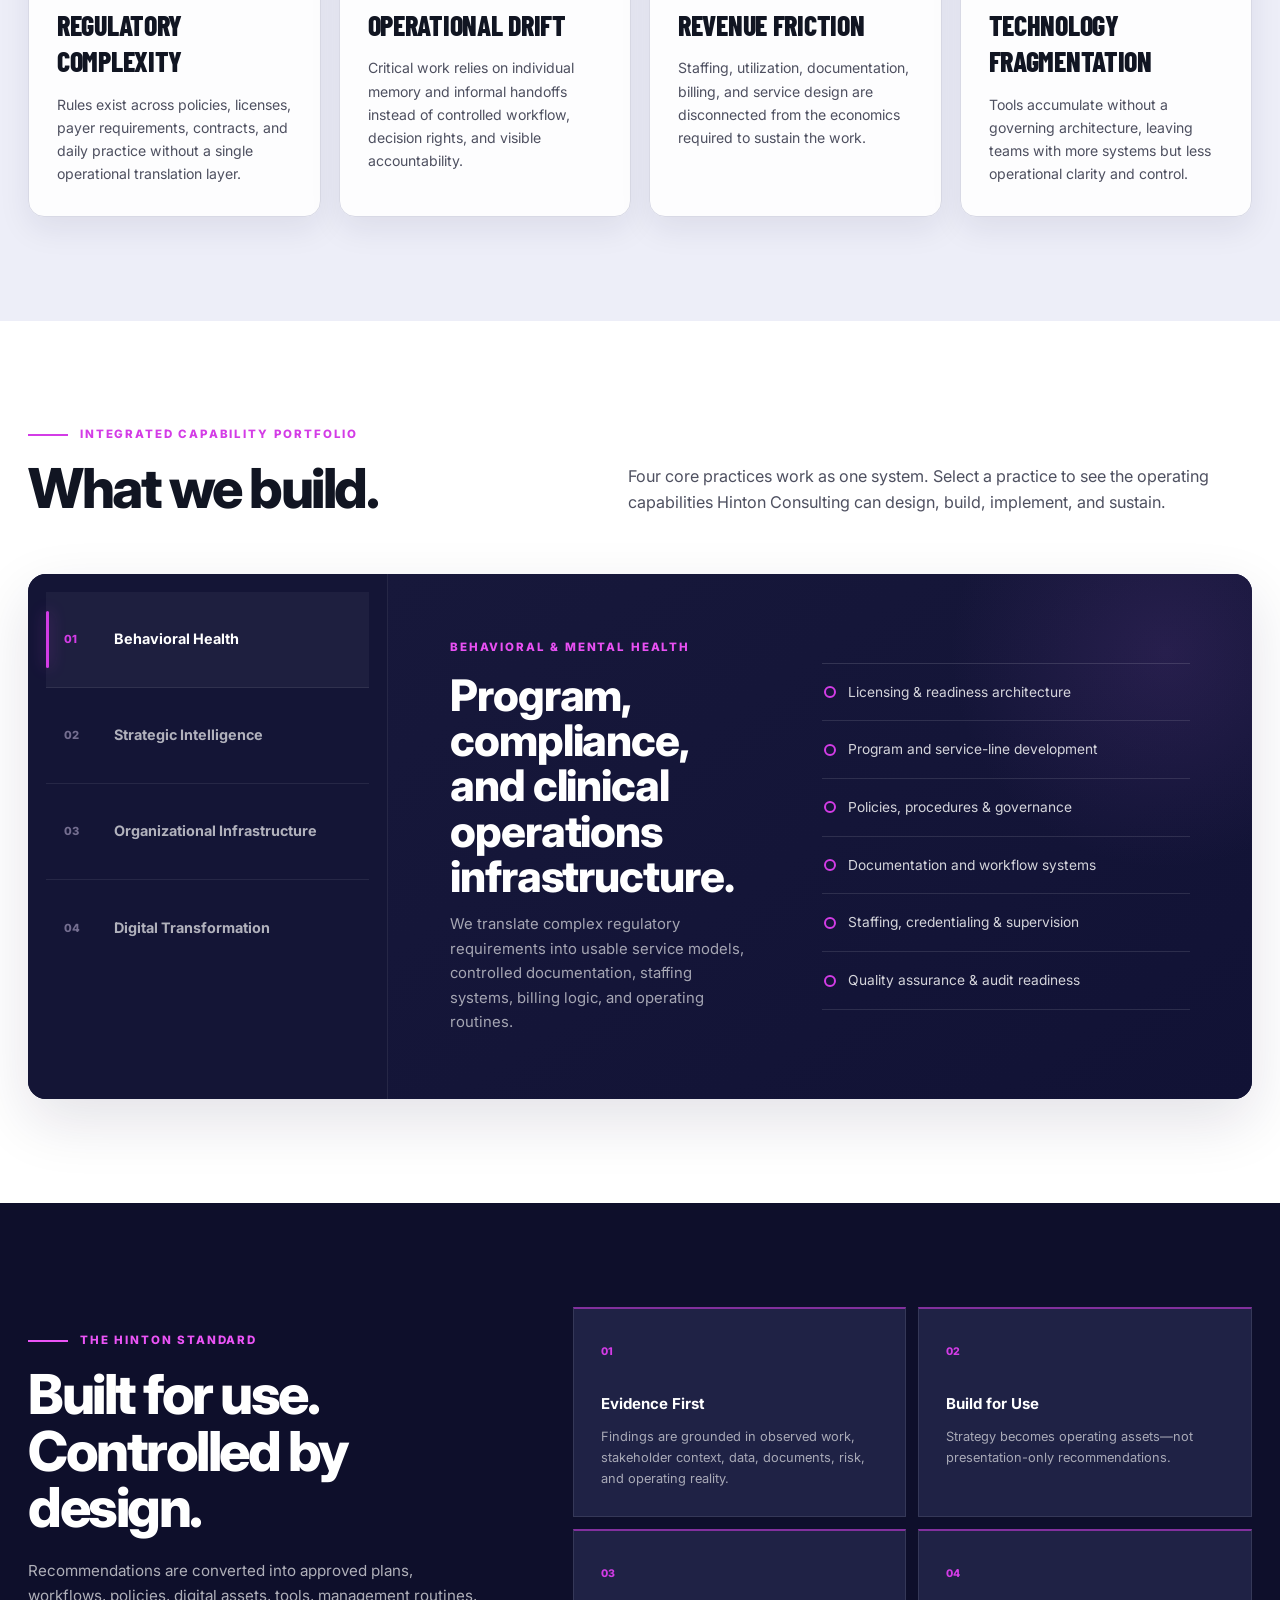
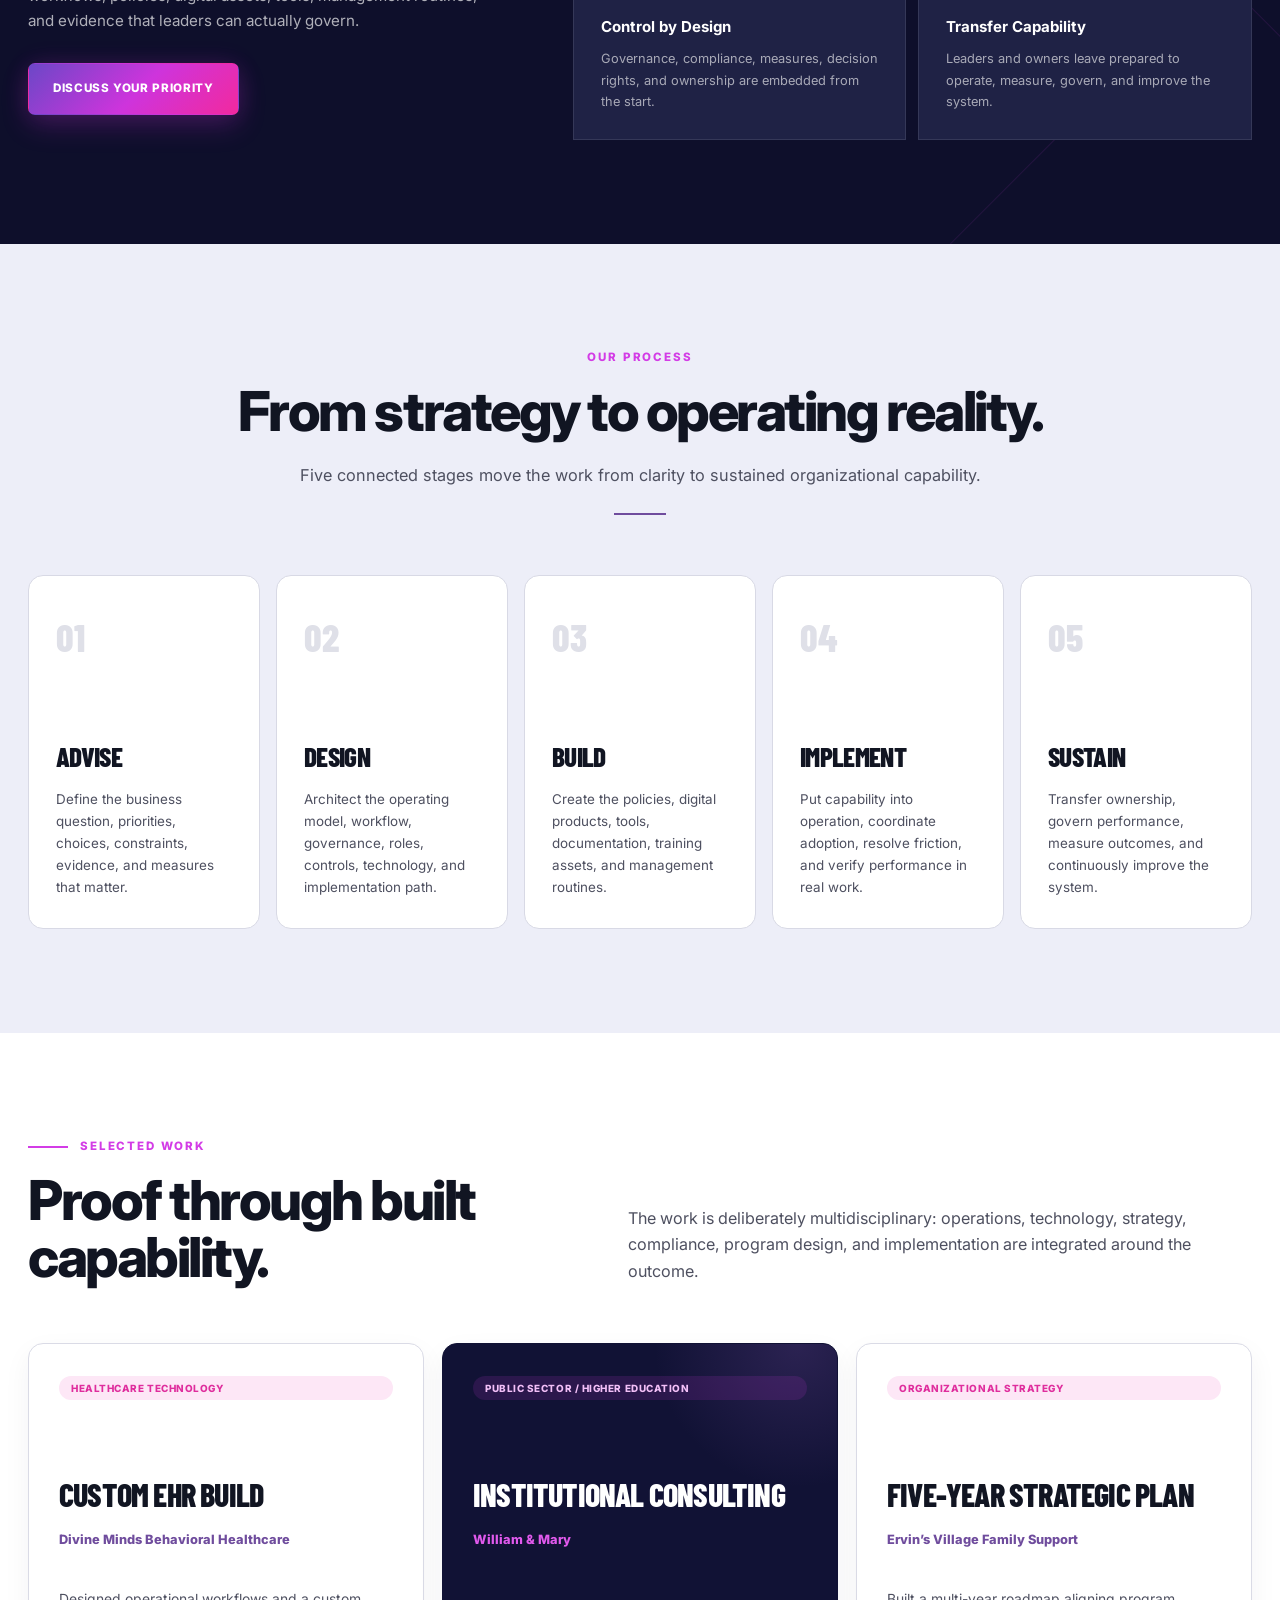
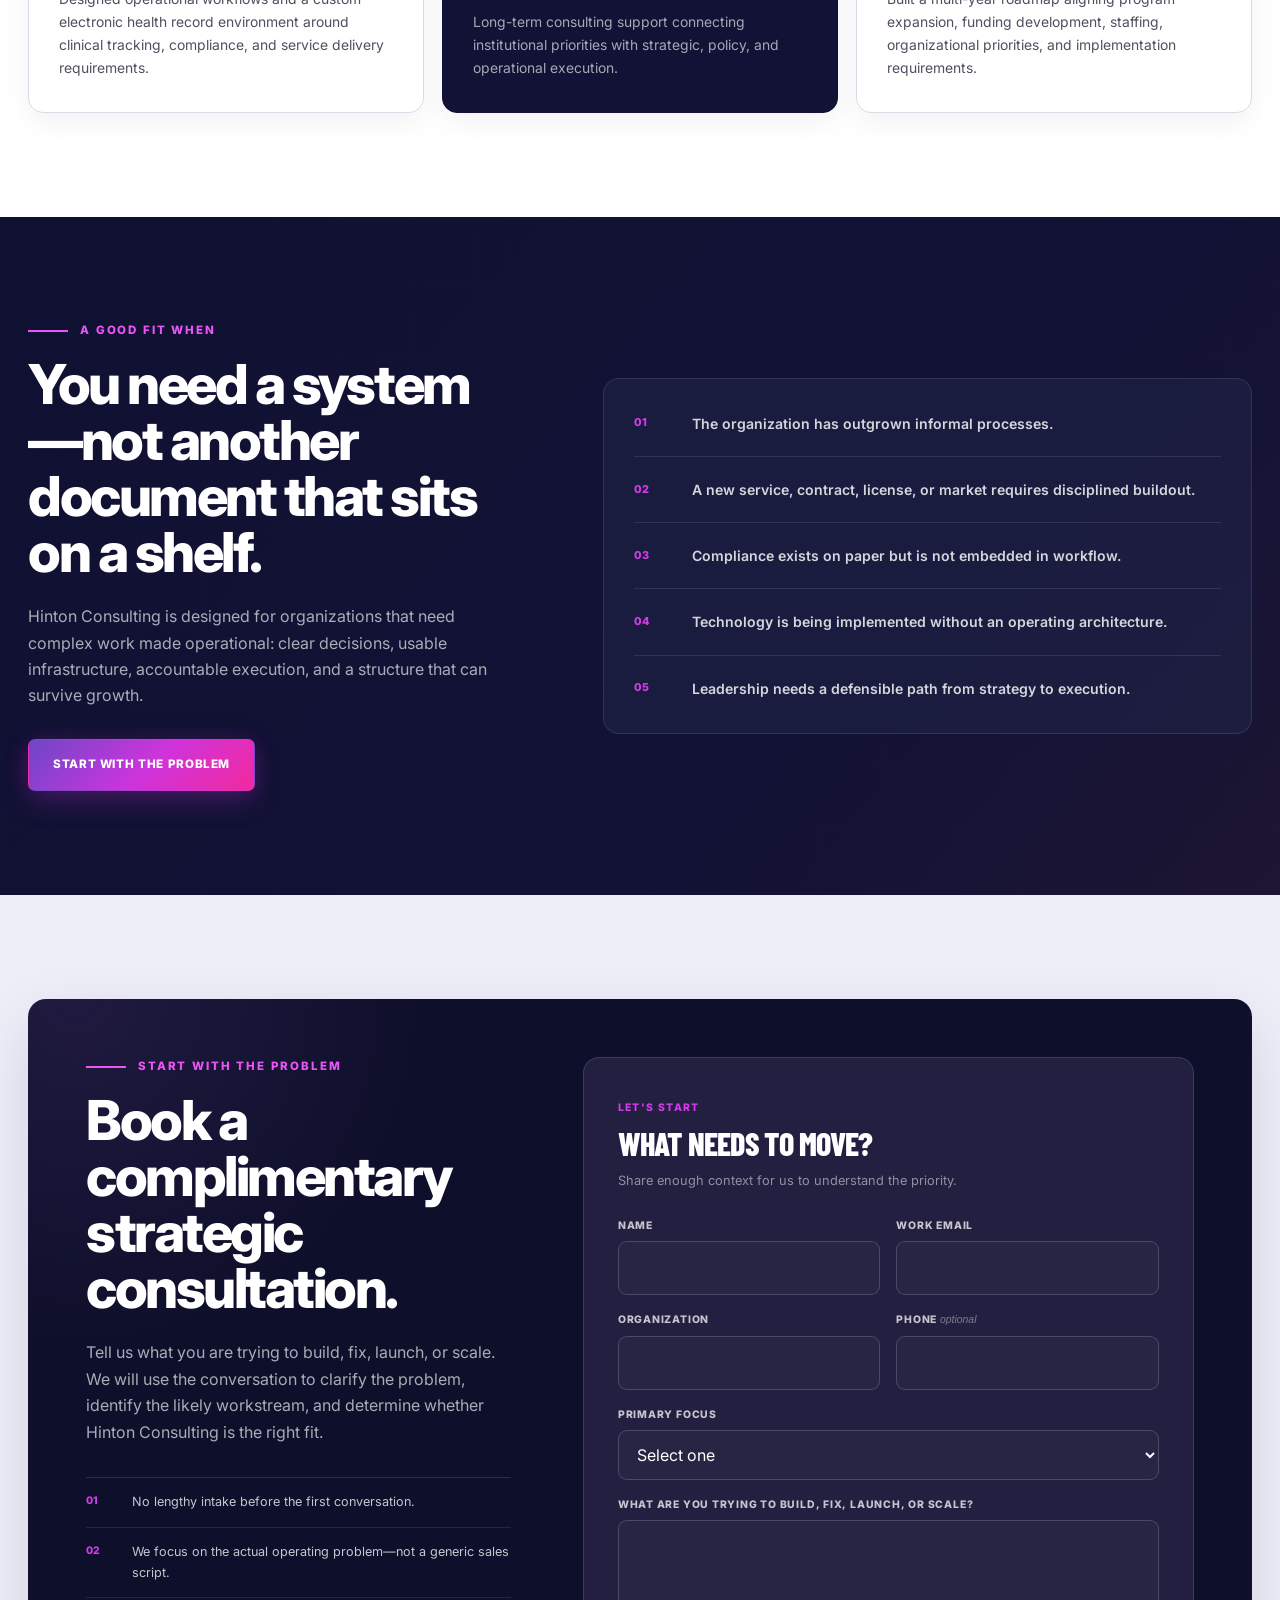
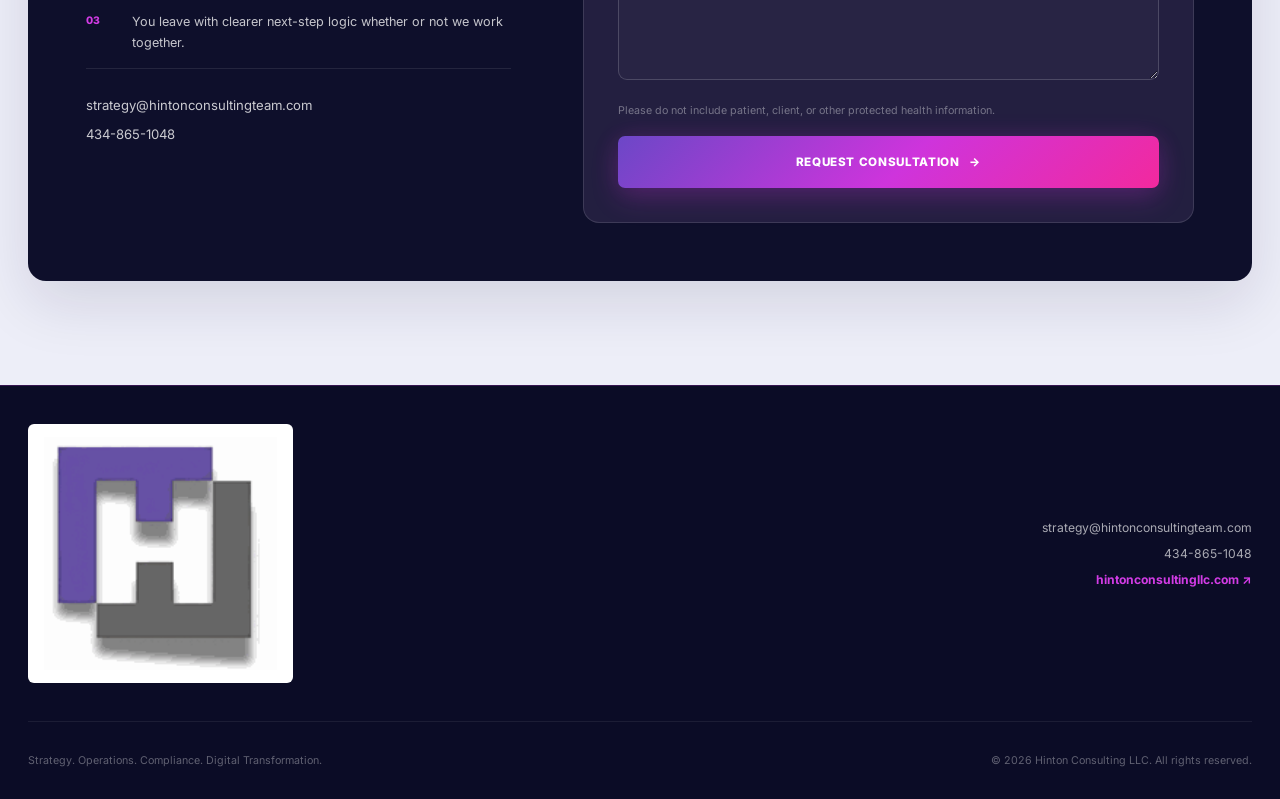
==== commit 9d4d2221: "Use official Hinton logos and route booking CTAs to Calendly" ====
--- a/index.html
+++ b/index.html
@@ -9,7 +9,7 @@
   <meta property="og:description" content="Strategy, operations, compliance, digital transformation, and implementation for organizations that need more than recommendations." />
   <meta property="og:type" content="website" />
   <link rel="canonical" href="https://consult.hintonconsultingllc.com/" />
-  <link rel="icon" href="/assets/hinton-mark.svg" type="image/svg+xml" />
+  <link rel="icon" href="/assets/footer_Hinton_H_logo.png" type="image/png" />
   <link rel="preconnect" href="https://fonts.googleapis.com" />
   <link rel="preconnect" href="https://fonts.gstatic.com" crossorigin />
   <link href="https://fonts.googleapis.com/css2?family=Barlow+Condensed:wght@600;700;800&family=Inter:wght@400;500;600;700;800&display=swap" rel="stylesheet" />
@@ -23,7 +23,7 @@
   <header class="site-header" id="top">
     <div class="container header-inner">
       <a class="brand" href="#top" aria-label="Hinton Consulting home">
-        <img src="/assets/hinton-logo.svg" alt="Hinton Consulting — Think Strategy. Do Business." />
+        <img src="/assets/hintonLOGO.png" alt="Hinton Consulting — Think Strategy. Do Business." />
       </a>
 
       <button class="menu-toggle" type="button" aria-expanded="false" aria-controls="primaryNav">Menu</button>
@@ -33,7 +33,7 @@
         <a href="#approach">Our Process</a>
         <a href="#work">Selected Work</a>
         <a href="#fit">Why Hinton</a>
-        <a class="nav-cta" href="#consultation">Book Consultation</a>
+        <a class="nav-cta" href="https://calendly.com/jacquese-hinton/business-discovery-consultation">Book Consultation</a>
       </nav>
     </div>
   </header>
@@ -53,7 +53,7 @@
           <h1 id="hero-title">Strategy that becomes operating capability.</h1>
           <p class="hero-lede">Hinton Consulting aligns strategy, operations, governance, technology, people, and implementation so organizations can move from intention to measurable execution.</p>
           <div class="hero-actions">
-            <a class="button button-primary glow" href="#consultation">Book a Complimentary Consultation</a>
+            <a class="button button-primary glow" href="https://calendly.com/jacquese-hinton/business-discovery-consultation">Book a Complimentary Consultation</a>
             <a class="button button-ghost" href="#expertise">Explore What We Build</a>
           </div>
         </div>
@@ -391,7 +391,7 @@
   <footer class="site-footer">
     <div class="container footer-top">
       <div class="footer-logo-wrap">
-        <img class="footer-logo" src="/assets/hinton-logo.svg" alt="Hinton Consulting — Think Strategy. Do Business." />
+        <img class="footer-logo" src="/assets/footer_Hinton_H_logo.png" alt="Hinton Consulting H monogram" />
       </div>
       <div class="footer-contact">
         <a href="mailto:strategy@hintonconsultingteam.com">strategy@hintonconsultingteam.com</a>
@@ -408,7 +408,7 @@
   <aside class="sticky-consult" id="stickyConsult" aria-label="Consultation reminder">
     <button class="sticky-close" id="stickyClose" type="button" aria-label="Dismiss consultation reminder">×</button>
     <p><strong>Glad you stopped by.</strong> Start with the priority that needs to move.</p>
-    <a href="#consultation">Book Your Complimentary Consultation <span aria-hidden="true">→</span></a>
+    <a href="https://calendly.com/jacquese-hinton/business-discovery-consultation">Book Your Complimentary Consultation <span aria-hidden="true">→</span></a>
   </aside>
 
   <script src="/script.js" defer></script>
--- a/styles.css
+++ b/styles.css
@@ -1,33 +1,46 @@
 :root {
-  --hc-purple: #5B3A86;
-  --hc-purple-deep: #3E255E;
-  --hc-purple-bright: #67459A;
-  --hc-purple-soft: #EDE7F4;
-  --hc-charcoal: #2F2F33;
-  --hc-charcoal-2: #3B3A3F;
-  --hc-ink: #2A292D;
-  --hc-gray: #6D6C72;
-  --hc-line: #D8D3DE;
-  --hc-light: #F7F6F8;
-  --hc-white: #FFFFFF;
-  --shadow: 0 24px 70px rgba(46, 34, 57, 0.16);
-  --container: 1240px;
-  --serif: Georgia, "Times New Roman", serif;
-  --sans: Aptos, Arial, Helvetica, sans-serif;
+  --navy: #111235;
+  --navy-deep: #0e0f2b;
+  --navy-panel: #1f2245;
+  --navy-panel-2: #2a2447;
+  --purple: #6f4c9d;
+  --purple-deep: #4b2e6d;
+  --purple-mid: #634093;
+  --magenta: #d33ce6;
+  --pink: #f22a9e;
+  --lavender: #edeef8;
+  --lavender-2: #e6e7f3;
+  --white: #ffffff;
+  --ink: #111522;
+  --body: #4e5060;
+  --muted: #8f90a7;
+  --line: #d7d8e6;
+  --line-dark: rgba(255,255,255,.12);
+  --shadow: 0 22px 60px rgba(22,18,55,.12);
+  --shadow-soft: 0 12px 32px rgba(26,22,58,.08);
+  --container: 1260px;
+  --display: "Barlow Condensed", "Arial Narrow", sans-serif;
+  --sans: "Inter", Arial, sans-serif;
 }
 
 * { box-sizing: border-box; }
 
-html { scroll-behavior: smooth; }
+html {
+  scroll-behavior: smooth;
+  scroll-padding-top: 96px;
+}
 
 body {
   margin: 0;
-  color: var(--hc-ink);
-  background: var(--hc-white);
+  color: var(--ink);
+  background: var(--white);
   font-family: var(--sans);
-  line-height: 1.6;
+  line-height: 1.65;
   -webkit-font-smoothing: antialiased;
-}
+  text-rendering: optimizeLegibility;
+}
+
+body.menu-open { overflow: hidden; }
 
 img { max-width: 100%; display: block; }
 
@@ -40,49 +53,59 @@
 
 button { cursor: pointer; }
 
+[hidden] { display: none !important; }
+
 .skip-link {
   position: fixed;
+  top: -80px;
   left: 16px;
-  top: -70px;
-  z-index: 2000;
+  z-index: 3000;
   padding: 10px 14px;
-  color: var(--hc-white);
-  background: var(--hc-purple);
-  font-weight: 700;
+  color: var(--white);
+  background: var(--magenta);
+  font-weight: 800;
 }
 
 .skip-link:focus { top: 16px; }
 
 .container {
-  width: min(calc(100% - 48px), var(--container));
+  width: min(calc(100% - 56px), var(--container));
   margin-inline: auto;
 }
 
 .scroll-progress {
   position: fixed;
-  z-index: 2001;
   inset: 0 0 auto 0;
+  z-index: 2500;
   height: 3px;
+  pointer-events: none;
 }
 
 .scroll-progress span {
   display: block;
   width: 0;
   height: 100%;
-  background: var(--hc-purple-bright);
-}
-
+  background: linear-gradient(90deg, var(--purple), var(--magenta), var(--pink));
+  box-shadow: 0 0 14px rgba(211,60,230,.55);
+}
+
+/* Header */
 .site-header {
   position: sticky;
   top: 0;
-  z-index: 1000;
-  background: rgba(255,255,255,.97);
-  border-bottom: 1px solid var(--hc-line);
-  backdrop-filter: blur(16px);
+  z-index: 2000;
+  background: rgba(255,255,255,.96);
+  border-bottom: 1px solid rgba(17,18,53,.08);
+  backdrop-filter: blur(18px);
+  transition: box-shadow .25s ease, background .25s ease;
+}
+
+.site-header.scrolled {
+  box-shadow: 0 8px 28px rgba(15,15,43,.08);
 }
 
 .header-inner {
-  min-height: 92px;
+  min-height: 88px;
   display: flex;
   align-items: center;
   justify-content: space-between;
@@ -91,7 +114,7 @@
 
 .brand {
   display: block;
-  width: 290px;
+  width: 270px;
   text-decoration: none;
   flex: 0 0 auto;
 }
@@ -104,562 +127,995 @@
 .primary-nav {
   display: flex;
   align-items: center;
-  gap: 28px;
+  gap: 27px;
 }
 
 .primary-nav a {
-  color: var(--hc-charcoal);
+  position: relative;
+  color: #171824;
   text-decoration: none;
-  font-size: .75rem;
+  font-size: .79rem;
   font-weight: 700;
+  letter-spacing: -.01em;
+  transition: color .2s ease;
+}
+
+.primary-nav a:not(.nav-cta)::after {
+  content: "";
+  position: absolute;
+  left: 0;
+  right: 100%;
+  bottom: -9px;
+  height: 2px;
+  background: var(--magenta);
+  transition: right .25s ease;
+}
+
+.primary-nav a:hover,
+.primary-nav a:focus-visible,
+.primary-nav a.active {
+  color: var(--purple-deep);
+}
+
+.primary-nav a:hover::after,
+.primary-nav a:focus-visible::after,
+.primary-nav a.active::after {
+  right: 0;
+}
+
+.primary-nav .nav-cta {
+  min-height: 47px;
+  display: inline-flex;
+  align-items: center;
+  padding: 0 19px;
+  color: var(--white);
+  background: linear-gradient(135deg, var(--purple-mid), var(--magenta));
+  border-radius: 7px;
+  box-shadow: 0 10px 24px rgba(178,49,210,.22);
+  text-transform: uppercase;
+  letter-spacing: .06em;
+  font-size: .72rem;
+}
+
+.primary-nav .nav-cta:hover,
+.primary-nav .nav-cta:focus-visible {
+  color: var(--white);
+  transform: translateY(-1px);
+  box-shadow: 0 13px 31px rgba(211,60,230,.32);
+}
+
+.menu-toggle {
+  display: none;
+  min-width: 74px;
+  min-height: 42px;
+  padding: 0 12px;
+  color: var(--navy);
+  background: transparent;
+  border: 1px solid rgba(17,18,53,.2);
+  border-radius: 6px;
+  font-size: .72rem;
+  font-weight: 800;
   letter-spacing: .08em;
   text-transform: uppercase;
 }
 
-.primary-nav a:hover,
-.primary-nav a:focus-visible { color: var(--hc-purple); }
-
-.primary-nav .nav-cta {
-  padding: 12px 17px;
-  color: var(--hc-white);
-  background: var(--hc-purple);
-  border: 1px solid var(--hc-purple);
-}
-
-.primary-nav .nav-cta:hover,
-.primary-nav .nav-cta:focus-visible {
-  color: var(--hc-white);
-  background: var(--hc-purple-deep);
-}
-
-.menu-toggle {
-  display: none;
-  padding: 9px 12px;
-  color: var(--hc-purple);
-  background: transparent;
-  border: 1px solid var(--hc-purple);
+/* Shared typography */
+h1,
+h2,
+h3,
+p { margin-top: 0; }
+
+h1,
+h2,
+h3 {
+  color: inherit;
+}
+
+h1 {
+  max-width: 12ch;
+  margin-bottom: 24px;
+  font-family: var(--display);
+  font-size: clamp(4.25rem, 7.3vw, 7.7rem);
+  line-height: .92;
+  font-weight: 800;
+  letter-spacing: -.02em;
+  text-transform: uppercase;
+}
+
+h2 {
+  margin-bottom: 23px;
+  font-size: clamp(2.65rem, 4.3vw, 4.7rem);
+  line-height: 1.02;
+  font-weight: 800;
+  letter-spacing: -.045em;
+}
+
+h3 {
+  margin-bottom: 13px;
+  font-size: 1.28rem;
+  line-height: 1.3;
+  font-weight: 800;
+  letter-spacing: -.025em;
+}
+
+.section-kicker,
+.kicker,
+.mini-label {
+  margin: 0 0 16px;
+  color: var(--magenta);
   font-size: .72rem;
+  font-weight: 800;
+  letter-spacing: .16em;
+  text-transform: uppercase;
+}
+
+.section-kicker::before,
+.kicker::before {
+  content: "";
+  display: inline-block;
+  width: 40px;
+  height: 2px;
+  margin-right: 12px;
+  vertical-align: middle;
+  background: currentColor;
+}
+
+.section-kicker.light { color: #eb54f6; }
+
+.brand-mantra {
+  margin: 0 0 20px;
+  color: var(--pink);
+  font-size: 1.05rem;
   font-weight: 700;
-  letter-spacing: .08em;
+  font-style: italic;
+}
+
+.centered-heading {
+  max-width: 900px;
+  margin-bottom: 60px;
+  text-align: center;
+}
+
+.centered-heading .section-kicker::before { display: none; }
+
+.centered-heading > p:last-of-type {
+  max-width: 760px;
+  margin: 0 auto;
+  color: var(--body);
+  font-size: 1.02rem;
+}
+
+.heading-rule {
+  display: block;
+  width: 52px;
+  height: 2px;
+  margin: 24px auto 0;
+  background: var(--purple);
+}
+
+.split-heading {
+  display: grid;
+  grid-template-columns: .9fr 1.1fr;
+  gap: 90px;
+  align-items: end;
+  margin-bottom: 58px;
+}
+
+.split-heading h2 { margin-bottom: 0; }
+
+.split-heading > p {
+  margin: 0;
+  color: var(--body);
+  font-size: 1.01rem;
+}
+
+/* Buttons */
+.button {
+  min-height: 52px;
+  display: inline-flex;
+  align-items: center;
+  justify-content: center;
+  gap: 10px;
+  padding: 0 24px;
+  border: 1px solid transparent;
+  border-radius: 7px;
+  text-decoration: none;
   text-transform: uppercase;
-}
-
-.section-dark { color: var(--hc-white); background: var(--hc-charcoal); }
-.section-light { background: var(--hc-white); }
-.section-paper { background: var(--hc-purple-soft); }
-
+  font-size: .73rem;
+  font-weight: 800;
+  letter-spacing: .055em;
+  transition:
+    transform .2s ease,
+    box-shadow .2s ease,
+    background .2s ease,
+    border-color .2s ease;
+}
+
+.button:hover,
+.button:focus-visible {
+  transform: translateY(-2px);
+}
+
+.button-primary {
+  color: var(--white);
+  background: linear-gradient(135deg, #6c47c7 0%, #ce34dc 53%, #f2299e 100%);
+}
+
+.button-primary:hover,
+.button-primary:focus-visible {
+  box-shadow: 0 14px 32px rgba(210,54,220,.32);
+}
+
+.button-ghost {
+  color: var(--white);
+  background: rgba(255,255,255,.02);
+  border-color: rgba(255,255,255,.35);
+}
+
+.button-ghost:hover,
+.button-ghost:focus-visible {
+  background: rgba(255,255,255,.08);
+  border-color: rgba(255,255,255,.6);
+}
+
+.glow {
+  box-shadow:
+    0 11px 28px rgba(204,50,220,.2),
+    0 0 26px rgba(235,50,234,.11);
+}
+
+/* Hero */
 .hero {
   position: relative;
   overflow: hidden;
-  padding: 58px 0 0;
-  color: var(--hc-white);
-  background: var(--hc-white);
+  padding: 92px 0 54px;
+  color: var(--white);
+  background:
+    radial-gradient(circle at 77% 22%, rgba(111,76,157,.27), transparent 29%),
+    radial-gradient(circle at 10% 0%, rgba(103,69,154,.18), transparent 26%),
+    linear-gradient(125deg, #171829 0%, #111235 58%, #191532 100%);
 }
 
 .hero::before {
   content: "";
   position: absolute;
-  top: 74px;
-  right: 1.5%;
-  width: min(310px, 26vw);
-  aspect-ratio: 4 / 3;
-  background: url("/assets/hinton-mark.svg") center / contain no-repeat;
-  opacity: .08;
-  filter: grayscale(1) brightness(10);
-  z-index: 1;
+  inset: 0;
   pointer-events: none;
-}
-
-.hero::after {
-  content: "";
+  background-image:
+    linear-gradient(rgba(255,255,255,.025) 1px, transparent 1px),
+    linear-gradient(90deg, rgba(255,255,255,.025) 1px, transparent 1px);
+  background-size: 72px 72px;
+  mask-image: linear-gradient(to right, transparent 4%, #000 45%, #000 100%);
+}
+
+.hero-geometry {
   position: absolute;
-  top: 0;
-  left: 0;
-  width: 8px;
-  height: 100%;
-  background: var(--hc-purple-bright);
-  z-index: 4;
-}
-
-.hero-grid { display: none; }
-
-.hero-inner {
+  inset: 0;
+  overflow: hidden;
+  pointer-events: none;
+}
+
+.geo {
+  position: absolute;
+  display: block;
+  border: 1px solid rgba(207,58,226,.12);
+  transform: rotate(45deg);
+}
+
+.geo-one {
+  width: 550px;
+  height: 550px;
+  right: -140px;
+  top: -100px;
+}
+
+.geo-two {
+  width: 310px;
+  height: 310px;
+  right: 10%;
+  bottom: -170px;
+  border-color: rgba(255,255,255,.06);
+}
+
+.geo-three {
+  width: 145px;
+  height: 145px;
+  left: 58%;
+  top: 17%;
+  border-color: rgba(240,42,158,.12);
+}
+
+.hero-grid {
   position: relative;
   z-index: 2;
   display: grid;
-  grid-template-columns: minmax(0, 1.45fr) minmax(320px, .72fr);
-  gap: 0;
-  align-items: stretch;
-  padding: 0;
-  background:
-    linear-gradient(
-      90deg,
-      var(--hc-purple-deep) 0%,
-      var(--hc-purple-deep) 69%,
-      var(--hc-charcoal) 69%,
-      var(--hc-charcoal) 100%
-    );
-  box-shadow: var(--shadow);
+  grid-template-columns: 1.15fr .78fr;
+  gap: 86px;
+  align-items: center;
 }
 
 .hero-copy {
-  padding: 74px 70px 70px;
-}
-
-.eyebrow {
-  margin: 0 0 20px;
-  color: var(--hc-purple-soft);
-  font-size: .7rem;
-  font-weight: 700;
-  letter-spacing: .14em;
-  text-transform: uppercase;
-}
-
-.eyebrow.dark { color: var(--hc-purple); }
-
-h1,
-h2,
-h3 { margin-top: 0; }
-
-h1,
-h2 {
-  font-family: var(--serif);
-  font-weight: 700;
-  line-height: 1.06;
-  letter-spacing: -.025em;
-}
-
-h1 {
-  max-width: 10.6ch;
-  margin-bottom: 26px;
-  font-size: clamp(3.3rem, 6vw, 6.4rem);
-}
-
-h2 {
-  margin-bottom: 26px;
-  font-size: clamp(2.35rem, 4vw, 4.25rem);
-}
-
-h3 {
-  font-size: 1.25rem;
-  line-height: 1.25;
-}
+  padding: 30px 0 38px;
+}
+
+.hero .kicker { color: #dc46e8; }
 
 .hero-lede {
-  max-width: 720px;
-  margin: 0 0 36px;
-  color: rgba(255,255,255,.82);
-  font-size: clamp(1rem, 1.45vw, 1.18rem);
+  max-width: 780px;
+  margin: 0 0 34px;
+  color: rgba(255,255,255,.74);
+  font-size: clamp(1rem, 1.55vw, 1.18rem);
+  line-height: 1.7;
 }
 
 .hero-actions {
   display: flex;
   flex-wrap: wrap;
+  gap: 14px;
+}
+
+.hero-diagnostic {
+  position: relative;
+  padding: 34px 34px 24px;
+  background: rgba(31,34,69,.74);
+  border: 1px solid rgba(255,255,255,.1);
+  border-top: 3px solid var(--magenta);
+  border-radius: 18px;
+  box-shadow: 0 24px 70px rgba(0,0,0,.18);
+  backdrop-filter: blur(12px);
+}
+
+.hero-diagnostic::before {
+  content: "";
+  position: absolute;
+  inset: 12px -12px -12px 12px;
+  z-index: -1;
+  border: 1px solid rgba(211,60,230,.12);
+  border-radius: 18px;
+}
+
+.hero-diagnostic .mini-label {
+  color: #ea55f3;
+  margin-bottom: 12px;
+}
+
+.diagnostic-item {
+  display: grid;
+  grid-template-columns: 34px 1fr;
+  gap: 14px;
+  padding: 18px 0;
+  border-top: 1px solid rgba(255,255,255,.11);
+}
+
+.diagnostic-item:first-of-type { border-top: 0; }
+
+.diagnostic-item > span {
+  color: var(--magenta);
+  font-size: .72rem;
+  font-weight: 800;
+}
+
+.diagnostic-item strong {
+  display: block;
+  margin-bottom: 3px;
+  color: var(--white);
+  font-size: .93rem;
+}
+
+.diagnostic-item p {
+  margin: 0;
+  color: rgba(255,255,255,.61);
+  font-size: .81rem;
+  line-height: 1.55;
+}
+
+.delivery-path {
+  position: relative;
+  z-index: 3;
+  margin-top: 52px;
+  padding: 21px 24px;
+  display: grid;
+  grid-template-columns: auto 1fr auto 1fr auto 1fr auto 1fr auto;
+  gap: 14px;
   align-items: center;
-  gap: 24px;
-}
-
-.button {
+  background: rgba(10,11,35,.68);
+  border: 1px solid rgba(255,255,255,.09);
+  border-radius: 12px;
+}
+
+.delivery-path > div {
+  display: flex;
+  align-items: center;
+  gap: 9px;
+}
+
+.delivery-path span {
+  color: var(--magenta);
+  font-size: .64rem;
+  font-weight: 800;
+}
+
+.delivery-path strong {
+  color: rgba(255,255,255,.88);
+  font-size: .76rem;
+  text-transform: uppercase;
+  letter-spacing: .05em;
+}
+
+.delivery-path i {
+  height: 1px;
+  background: linear-gradient(90deg, rgba(211,60,230,.55), rgba(255,255,255,.1));
+}
+
+/* Sections */
+.section-lavender {
+  background: var(--lavender);
+}
+
+.section-white {
+  background: var(--white);
+}
+
+.section-dark {
+  color: var(--white);
+  background: var(--navy-deep);
+}
+
+.friction-section,
+.expertise-section,
+.approach-section,
+.work-section,
+.fit-section,
+.consultation-section,
+.detail-banner {
+  padding: 104px 0;
+}
+
+/* Friction cards */
+.card-grid {
+  display: grid;
+  gap: 18px;
+}
+
+.card-grid.four {
+  grid-template-columns: repeat(4, 1fr);
+}
+
+.feature-card {
+  position: relative;
+  min-height: 315px;
+  padding: 30px 28px;
+  background: rgba(255,255,255,.9);
+  border: 1px solid #d8d9e5;
+  border-radius: 16px;
+  box-shadow: var(--shadow-soft);
+  transition:
+    transform .25s ease,
+    box-shadow .25s ease,
+    border-color .25s ease;
+}
+
+.feature-card:hover {
+  transform: translateY(-6px);
+  border-color: rgba(211,60,230,.36);
+  box-shadow: 0 22px 50px rgba(35,25,76,.13);
+}
+
+.pill {
   display: inline-flex;
-  min-height: 54px;
-  padding: 0 22px;
   align-items: center;
-  justify-content: center;
-  border: 1px solid transparent;
-  text-decoration: none;
+  min-height: 24px;
+  padding: 4px 12px;
+  color: #df2e9d;
+  background: #fde7f6;
+  border-radius: 999px;
+  font-size: .62rem;
+  font-weight: 800;
+  letter-spacing: .055em;
   text-transform: uppercase;
-  letter-spacing: .075em;
-  font-size: .74rem;
-  font-weight: 700;
-  transition: transform .2s ease, background .2s ease, color .2s ease;
-}
-
-.button:hover { transform: translateY(-2px); }
-
-.button-primary {
-  color: var(--hc-white);
-  background: var(--hc-purple);
-}
-
-.hero .button-primary {
-  color: var(--hc-purple-deep);
-  background: var(--hc-white);
-}
-
-.hero .button-primary:hover {
-  background: var(--hc-purple-soft);
-}
-
-.button-primary:hover { background: var(--hc-purple-deep); }
-
-.text-link {
-  color: var(--hc-white);
-  text-underline-offset: 6px;
+}
+
+.feature-number {
+  position: absolute;
+  top: 22px;
+  right: 24px;
+  color: #dbdce6;
+  font-family: var(--display);
+  font-size: 2.2rem;
+  font-weight: 800;
+}
+
+.feature-card h3 {
+  margin-top: 65px;
+  font-family: var(--display);
+  font-size: 1.75rem;
+  text-transform: uppercase;
+  letter-spacing: -.01em;
+}
+
+.feature-card p {
+  margin-bottom: 0;
+  color: var(--body);
+  font-size: .88rem;
+}
+
+/* Capability tabs */
+.capability-shell {
+  display: grid;
+  grid-template-columns: 360px 1fr;
+  min-height: 520px;
+  overflow: hidden;
+  background: var(--navy);
+  border-radius: 18px;
+  box-shadow: var(--shadow);
+}
+
+.capability-tabs {
+  display: flex;
+  flex-direction: column;
+  padding: 18px;
+  background: #141536;
+  border-right: 1px solid rgba(255,255,255,.08);
+}
+
+.capability-tab {
+  position: relative;
+  width: 100%;
+  min-height: 96px;
+  display: grid;
+  grid-template-columns: 38px 1fr;
+  gap: 12px;
+  align-items: center;
+  padding: 18px;
+  text-align: left;
+  color: rgba(255,255,255,.67);
+  background: transparent;
+  border: 0;
+  border-bottom: 1px solid rgba(255,255,255,.08);
+  transition: color .2s ease, background .2s ease;
+}
+
+.capability-tab:last-child { border-bottom: 0; }
+
+.capability-tab::before {
+  content: "";
+  position: absolute;
+  left: 0;
+  top: 20%;
+  bottom: 20%;
+  width: 3px;
+  background: transparent;
+  border-radius: 999px;
+}
+
+.capability-tab span {
+  color: #746e90;
+  font-size: .7rem;
+  font-weight: 800;
+}
+
+.capability-tab strong {
+  font-size: .9rem;
+  line-height: 1.4;
+}
+
+.capability-tab:hover,
+.capability-tab:focus-visible,
+.capability-tab.active {
+  color: var(--white);
+  background: rgba(255,255,255,.045);
+  outline: none;
+}
+
+.capability-tab.active::before {
+  background: var(--magenta);
+  box-shadow: 0 0 16px rgba(211,60,230,.45);
+}
+
+.capability-tab.active span { color: var(--magenta); }
+
+.capability-panel-wrap {
+  position: relative;
+  min-width: 0;
+  background:
+    radial-gradient(circle at 90% 15%, rgba(103,64,147,.23), transparent 24%),
+    linear-gradient(145deg, #17183b, #111235);
+}
+
+.capability-panel {
+  min-height: 520px;
+  display: grid;
+  grid-template-columns: .9fr 1.1fr;
+  gap: 70px;
+  align-items: center;
+  padding: 64px 62px;
+  animation: panelIn .3s ease;
+}
+
+@keyframes panelIn {
+  from { opacity: 0; transform: translateY(8px); }
+  to { opacity: 1; transform: translateY(0); }
+}
+
+.capability-panel .mini-label { color: #e950f3; }
+
+.capability-panel h3 {
+  max-width: 14ch;
+  color: var(--white);
+  font-size: clamp(2rem, 3.4vw, 3.5rem);
+  line-height: 1.04;
+}
+
+.capability-panel > div > p:last-child {
+  margin: 0;
+  color: rgba(255,255,255,.62);
+  font-size: .93rem;
+}
+
+.capability-panel ul {
+  list-style: none;
+  margin: 0;
+  padding: 0;
+  border-top: 1px solid rgba(255,255,255,.13);
+}
+
+.capability-panel li {
+  position: relative;
+  padding: 17px 18px 17px 26px;
+  color: rgba(255,255,255,.82);
+  border-bottom: 1px solid rgba(255,255,255,.11);
+  font-size: .86rem;
+}
+
+.capability-panel li::before {
+  content: "";
+  position: absolute;
+  left: 2px;
+  top: 50%;
+  width: 8px;
+  height: 8px;
+  border: 2px solid var(--magenta);
+  border-radius: 50%;
+  transform: translateY(-50%);
+}
+
+/* Detailed standard */
+.detail-banner {
+  position: relative;
+  overflow: hidden;
+}
+
+.detail-banner::after {
+  content: "";
+  position: absolute;
+  width: 420px;
+  height: 420px;
+  right: -150px;
+  bottom: -240px;
+  border: 1px solid rgba(211,60,230,.1);
+  transform: rotate(45deg);
+}
+
+.detail-grid {
+  position: relative;
+  z-index: 2;
+  display: grid;
+  grid-template-columns: .8fr 1.2fr;
+  gap: 92px;
+  align-items: center;
+}
+
+.detail-grid > div:first-child > p:not(.section-kicker) {
+  max-width: 600px;
+  color: rgba(255,255,255,.67);
+  font-size: .95rem;
+  margin-bottom: 30px;
+}
+
+.standard-list {
+  display: grid;
+  grid-template-columns: repeat(2, 1fr);
+  gap: 12px;
+}
+
+.standard-list > div {
+  min-height: 205px;
+  padding: 27px;
+  background: var(--navy-panel);
+  border: 1px solid rgba(255,255,255,.1);
+  border-top: 2px solid rgba(211,60,230,.55);
+}
+
+.standard-list span {
+  color: var(--magenta);
+  font-size: .66rem;
+  font-weight: 800;
+}
+
+.standard-list strong {
+  display: block;
+  margin: 30px 0 9px;
+  color: var(--white);
+  font-size: .94rem;
+}
+
+.standard-list p {
+  margin: 0;
+  color: rgba(255,255,255,.61);
+  font-size: .8rem;
+}
+
+/* Process */
+.process-grid {
+  display: grid;
+  grid-template-columns: repeat(5, 1fr);
+  gap: 16px;
+}
+
+.process-card {
+  min-height: 315px;
+  padding: 30px 27px;
+  background: var(--white);
+  border: 1px solid #d8d9e5;
+  border-radius: 15px;
+  transition:
+    transform .25s ease,
+    box-shadow .25s ease,
+    border-color .25s ease;
+}
+
+.process-card:hover {
+  transform: translateY(-5px);
+  border-color: rgba(111,76,157,.35);
+  box-shadow: var(--shadow-soft);
+}
+
+.process-card > span {
+  color: #dfe0e8;
+  font-family: var(--display);
+  font-size: 2.4rem;
+  font-weight: 800;
+}
+
+.process-card h3 {
+  margin-top: 70px;
+  font-family: var(--display);
+  font-size: 1.7rem;
+  text-transform: uppercase;
+}
+
+.process-card p {
+  margin: 0;
+  color: var(--body);
   font-size: .84rem;
-  font-weight: 700;
-}
-
-.hero-panel {
-  min-width: 0;
-  padding: 72px 42px 58px;
-  background: var(--hc-charcoal);
-  border-left: 1px solid rgba(255,255,255,.13);
-}
-
-.panel-kicker {
-  margin: 0 0 28px;
-  color: rgba(255,255,255,.62);
-  font-size: .67rem;
-  letter-spacing: .13em;
+}
+
+/* Work */
+.work-grid {
+  display: grid;
+  grid-template-columns: repeat(3, 1fr);
+  gap: 18px;
+}
+
+.work-card {
+  min-height: 370px;
+  padding: 32px 30px;
+  display: flex;
+  flex-direction: column;
+  background: var(--white);
+  border: 1px solid #dadbe6;
+  border-radius: 15px;
+  box-shadow: 0 10px 28px rgba(25,21,55,.05);
+  transition: transform .25s ease, box-shadow .25s ease;
+}
+
+.work-card:hover {
+  transform: translateY(-6px);
+  box-shadow: var(--shadow-soft);
+}
+
+.work-card.featured {
+  color: var(--white);
+  background:
+    radial-gradient(circle at 90% 0%, rgba(111,76,157,.28), transparent 28%),
+    var(--navy);
+  border-color: var(--navy);
+}
+
+.work-card.featured .pill {
+  color: #f2bff7;
+  background: rgba(211,60,230,.13);
+}
+
+.work-card h3 {
+  margin-top: 74px;
+  font-family: var(--display);
+  font-size: 2rem;
   text-transform: uppercase;
 }
 
-.signal-row {
+.work-client {
+  margin: 0 0 20px;
+  color: var(--purple);
+  font-size: .8rem;
+  font-weight: 800;
+}
+
+.work-card.featured .work-client { color: #e059ec; }
+
+.work-card > p:last-child {
+  margin: auto 0 0;
+  color: var(--body);
+  font-size: .87rem;
+}
+
+.work-card.featured > p:last-child {
+  color: rgba(255,255,255,.63);
+}
+
+/* Fit */
+.fit-section {
+  position: relative;
+  overflow: hidden;
+  background:
+    linear-gradient(130deg, #101132 0%, #111235 65%, #1d1533 100%);
+}
+
+.fit-section::before {
+  content: "";
+  position: absolute;
+  inset: 0;
+  opacity: .35;
+  background-image:
+    linear-gradient(rgba(255,255,255,.025) 1px, transparent 1px),
+    linear-gradient(90deg, rgba(255,255,255,.025) 1px, transparent 1px);
+  background-size: 68px 68px;
+}
+
+.fit-grid {
+  position: relative;
+  z-index: 2;
+  display: grid;
+  grid-template-columns: .86fr 1.14fr;
+  gap: 86px;
+  align-items: center;
+}
+
+.fit-copy > p:not(.section-kicker) {
+  color: rgba(255,255,255,.65);
+  margin-bottom: 30px;
+}
+
+.fit-list {
+  padding: 12px 30px;
+  background: rgba(31,34,69,.7);
+  border: 1px solid rgba(255,255,255,.1);
+  border-radius: 16px;
+}
+
+.fit-list > div {
   display: grid;
   grid-template-columns: 42px 1fr;
-  gap: 12px;
-  padding: 18px 0;
-  border-top: 1px solid rgba(255,255,255,.13);
-}
-
-.signal-row span {
-  color: #B99AD7;
-  font-size: .7rem;
-  font-weight: 700;
-  letter-spacing: .09em;
-}
-
-.signal-row p {
+  gap: 16px;
+  align-items: center;
+  padding: 21px 0;
+  border-bottom: 1px solid rgba(255,255,255,.1);
+}
+
+.fit-list > div:last-child { border-bottom: 0; }
+
+.fit-list span {
+  color: var(--magenta);
+  font-size: .68rem;
+  font-weight: 800;
+}
+
+.fit-list p {
   margin: 0;
   color: rgba(255,255,255,.82);
   font-size: .88rem;
-}
-
-.credibility-strip {
-  position: relative;
-  z-index: 3;
-  display: grid;
-  grid-template-columns: repeat(5, 1fr);
-  margin-top: 0;
-  color: var(--hc-ink);
-  background: var(--hc-white);
-  border: 1px solid var(--hc-line);
-  border-top: 0;
-}
-
-.credibility-strip > div {
-  min-height: 124px;
-  padding: 26px 22px;
-  display: flex;
-  flex-direction: column;
-  justify-content: center;
-  border-right: 1px solid var(--hc-line);
-}
-
-.credibility-strip > div:last-child { border-right: 0; }
-
-.credibility-strip strong {
-  color: var(--hc-purple);
-  font-family: var(--serif);
-  font-size: 1.5rem;
-}
-
-.credibility-strip span {
-  margin-top: 8px;
-  color: var(--hc-gray);
-  font-size: .68rem;
-  letter-spacing: .06em;
-  text-transform: uppercase;
-}
-
-.friction-section,
-.expertise-section,
-.work-section,
-.decision-section,
-.consultation-section { padding: 112px 0; }
-
-.split-heading {
-  display: grid;
-  grid-template-columns: 1fr .72fr;
-  gap: 90px;
-  align-items: end;
-  margin-bottom: 62px;
-}
-
-.split-heading h2 { margin-bottom: 0; }
-
-.split-heading > p {
+  font-weight: 600;
+}
+
+/* Consultation */
+.consultation-section {
+  background: var(--lavender);
+}
+
+.consultation-card {
+  display: grid;
+  grid-template-columns: .82fr 1.18fr;
+  gap: 72px;
+  align-items: start;
+  padding: 58px;
+  color: var(--white);
+  background:
+    radial-gradient(circle at 4% 0%, rgba(111,76,157,.18), transparent 24%),
+    var(--navy-deep);
+  border-radius: 18px;
+  box-shadow: var(--shadow);
+}
+
+.consultation-copy h2 {
+  max-width: 10ch;
+}
+
+.consultation-copy > p:not(.section-kicker) {
+  color: rgba(255,255,255,.65);
+}
+
+.consult-points {
+  margin: 32px 0 24px;
+  border-top: 1px solid rgba(255,255,255,.12);
+}
+
+.consult-points > div {
+  display: grid;
+  grid-template-columns: 36px 1fr;
+  gap: 10px;
+  padding: 14px 0;
+  border-bottom: 1px solid rgba(255,255,255,.09);
+}
+
+.consult-points span {
+  color: var(--magenta);
+  font-size: .65rem;
+  font-weight: 800;
+}
+
+.consult-points p {
   margin: 0;
-  color: var(--hc-gray);
-  font-size: 1.02rem;
-}
-
-.friction-grid {
-  display: grid;
-  grid-template-columns: repeat(4, 1fr);
-  border-top: 4px solid var(--hc-purple);
-  border-left: 1px solid var(--hc-line);
-}
-
-.friction-card {
-  min-height: 305px;
-  padding: 32px 28px;
-  background: var(--hc-white);
-  border-right: 1px solid var(--hc-line);
-  border-bottom: 1px solid var(--hc-line);
-}
-
-.card-number,
-.expertise-index,
-.phase > span,
-.decision-list span {
-  color: var(--hc-purple);
-  font-size: .7rem;
-  font-weight: 700;
-  letter-spacing: .12em;
-}
-
-.friction-card h3 { margin: 68px 0 18px; }
-
-.friction-card p {
-  margin: 0;
-  color: var(--hc-gray);
-  font-size: .9rem;
-}
-
-.section-intro {
-  max-width: 920px;
-  margin-bottom: 62px;
-}
-
-.section-intro h2 { margin-bottom: 0; }
-
-.expertise-section { background: var(--hc-light); }
-
-.expertise-list {
-  border-top: 1px solid var(--hc-line);
-}
-
-.expertise-row {
-  display: grid;
-  grid-template-columns: 70px minmax(245px, .76fr) 1fr;
-  gap: 32px;
-  align-items: start;
-  padding: 38px 34px;
-  margin-bottom: 10px;
-  background: var(--hc-white);
-  border-left: 5px solid transparent;
-  border-bottom: 1px solid var(--hc-line);
-  transition: border-color .2s ease, transform .2s ease;
-}
-
-.expertise-row:hover {
-  border-left-color: var(--hc-purple);
-  transform: translateX(3px);
-}
-
-.expertise-index { padding-top: 5px; }
-
-.micro-label {
-  margin: 0 0 9px;
-  color: var(--hc-purple);
-  font-size: .65rem;
-  font-weight: 700;
-  letter-spacing: .12em;
-  text-transform: uppercase;
-}
-
-.expertise-row h3 {
-  margin-bottom: 0;
-  font-family: var(--serif);
-  font-size: 1.45rem;
-}
-
-.expertise-row > p {
-  margin: 0;
-  color: var(--hc-gray);
-  font-size: .94rem;
-}
-
-.approach-section {
-  padding: 112px 0 0;
-  color: var(--hc-white);
-  background: var(--hc-charcoal);
-  border-top: 12px solid var(--hc-purple);
-}
-
-.approach-top {
-  display: grid;
-  grid-template-columns: 1fr .85fr;
-  column-gap: 94px;
-  align-items: end;
-  padding-bottom: 70px;
-}
-
-.approach-top .eyebrow {
-  grid-column: 1 / -1;
-  color: #C5AFDA;
-}
-
-.approach-top h2 { margin-bottom: 0; }
-
-.approach-top > p:last-child {
-  margin: 0;
-  color: rgba(255,255,255,.68);
-}
-
-.lifecycle {
-  display: grid;
-  grid-template-columns: repeat(5, 1fr);
-  border-top: 1px solid rgba(255,255,255,.14);
-}
-
-.phase {
-  min-height: 318px;
-  padding: 30px 26px 38px;
-  border-right: 1px solid rgba(255,255,255,.12);
-}
-
-.phase:last-child { border-right: 0; }
-
-.phase > span { color: #C5AFDA; }
-
-.phase h3 {
-  margin: 84px 0 16px;
-  color: var(--hc-white);
-  font-family: var(--serif);
-  font-size: 1.52rem;
-}
-
-.phase p {
-  margin: 0;
-  color: rgba(255,255,255,.62);
-  font-size: .85rem;
-}
-
-.work-section { background: var(--hc-white); }
-
-.work-grid {
-  display: grid;
-  grid-template-columns: 1.2fr 1fr 1fr;
-  gap: 18px;
-}
-
-.work-card {
-  min-height: 350px;
-  padding: 38px 32px;
-  display: flex;
-  flex-direction: column;
-  background: var(--hc-white);
-  border: 1px solid var(--hc-line);
-}
-
-.work-card.featured {
-  color: var(--hc-white);
-  background: var(--hc-purple-deep);
-  border-color: var(--hc-purple-deep);
-}
-
-.work-card.featured .micro-label { color: #D4C2E6; }
-
-.work-card h3 {
-  margin: 72px 0 8px;
-  font-family: var(--serif);
-  font-size: 2rem;
-}
-
-.work-client {
-  margin: 0 0 20px;
-  color: var(--hc-purple);
-  font-size: .82rem;
-  font-weight: 700;
-}
-
-.work-card.featured .work-client { color: #D4C2E6; }
-
-.work-card > p:last-child {
-  margin: auto 0 0;
-  color: var(--hc-gray);
-  font-size: .9rem;
-}
-
-.work-card.featured > p:last-child { color: rgba(255,255,255,.7); }
-
-.decision-section { background: var(--hc-purple-soft); }
-
-.decision-grid {
-  display: grid;
-  grid-template-columns: 1fr 1fr;
-  gap: 90px;
-  align-items: start;
-}
-
-.decision-copy p:last-child {
-  max-width: 650px;
-  color: var(--hc-gray);
-}
-
-.decision-list {
-  background: var(--hc-white);
-  border-top: 5px solid var(--hc-purple);
-  padding: 0 26px;
-}
-
-.decision-list > div {
-  display: grid;
-  grid-template-columns: 46px 1fr;
-  gap: 18px;
-  padding: 22px 0;
-  border-bottom: 1px solid var(--hc-line);
-}
-
-.decision-list > div:last-child { border-bottom: 0; }
-
-.decision-list p {
-  margin: 0;
-  font-weight: 700;
-}
-
-.consultation-section {
-  color: var(--hc-white);
-  background: var(--hc-purple-deep);
-  border-top: 14px solid var(--hc-charcoal);
-}
-
-.consultation-grid {
-  display: grid;
-  grid-template-columns: .84fr 1.16fr;
-  gap: 86px;
-  align-items: start;
-}
-
-.consultation-copy h2 { max-width: 9ch; }
-
-.consultation-copy > p:not(.eyebrow) {
-  max-width: 620px;
-  color: rgba(255,255,255,.78);
+  color: rgba(255,255,255,.76);
+  font-size: .79rem;
 }
 
 .contact-lines {
   display: flex;
   flex-direction: column;
-  gap: 8px;
-  margin-top: 34px;
+  gap: 7px;
+  margin-top: 26px;
 }
 
 .contact-lines a {
-  color: var(--hc-white);
-  text-decoration: underline;
-  text-underline-offset: 5px;
-  font-size: .9rem;
-}
+  width: fit-content;
+  color: rgba(255,255,255,.78);
+  text-decoration: none;
+  font-size: .82rem;
+}
+
+.contact-lines a:hover { color: var(--magenta); }
 
 .consultation-form {
-  padding: 40px;
-  color: var(--hc-ink);
-  background: var(--hc-white);
-  border-top: 7px solid var(--hc-purple-bright);
-  box-shadow: var(--shadow);
+  padding: 34px;
+  color: var(--white);
+  background: rgba(42,36,71,.78);
+  border: 1px solid rgba(255,255,255,.12);
+  border-radius: 16px;
+}
+
+.form-heading {
+  margin-bottom: 26px;
+}
+
+.form-step {
+  color: var(--magenta);
+  font-size: .65rem;
+  font-weight: 800;
+  letter-spacing: .13em;
+}
+
+.form-heading h3 {
+  margin: 5px 0;
+  color: var(--white);
+  font-family: var(--display);
+  font-size: 2rem;
+  text-transform: uppercase;
+}
+
+.form-heading p {
+  margin: 0;
+  color: rgba(255,255,255,.5);
+  font-size: .8rem;
 }
 
 .hidden-field {
@@ -670,26 +1126,26 @@
 .form-row.two-col {
   display: grid;
   grid-template-columns: 1fr 1fr;
-  gap: 18px;
+  gap: 16px;
 }
 
 .consultation-form label {
   display: block;
-  margin-bottom: 18px;
+  margin-bottom: 16px;
 }
 
 .consultation-form label > span {
   display: block;
-  margin-bottom: 8px;
-  color: var(--hc-charcoal);
-  font-size: .71rem;
-  font-weight: 700;
-  letter-spacing: .08em;
+  margin-bottom: 7px;
+  color: rgba(255,255,255,.74);
+  font-size: .65rem;
+  font-weight: 800;
+  letter-spacing: .075em;
   text-transform: uppercase;
 }
 
 .consultation-form em {
-  color: #88868D;
+  color: rgba(255,255,255,.42);
   font-weight: 400;
   letter-spacing: 0;
   text-transform: none;
@@ -699,30 +1155,36 @@
 .consultation-form textarea,
 .consultation-form select {
   width: 100%;
-  padding: 14px;
-  color: var(--hc-ink);
-  background: var(--hc-white);
-  border: 1px solid #D6D2DB;
-  border-radius: 0;
+  padding: 13px 14px;
+  color: var(--white);
+  background: rgba(255,255,255,.025);
+  border: 1px solid rgba(255,255,255,.17);
+  border-radius: 9px;
   outline: none;
+  transition: border-color .2s ease, box-shadow .2s ease, background .2s ease;
+}
+
+.consultation-form select {
+  color-scheme: dark;
 }
 
 .consultation-form input:focus,
 .consultation-form textarea:focus,
 .consultation-form select:focus {
-  border-color: var(--hc-purple);
-  box-shadow: 0 0 0 3px rgba(91,58,134,.11);
+  background: rgba(255,255,255,.045);
+  border-color: var(--magenta);
+  box-shadow: 0 0 0 3px rgba(211,60,230,.12);
 }
 
 .consultation-form textarea {
-  min-height: 140px;
+  min-height: 126px;
   resize: vertical;
 }
 
 .privacy-note {
-  margin: -2px 0 20px;
-  color: #77757C;
-  font-size: .72rem;
+  margin: -2px 0 17px;
+  color: rgba(255,255,255,.38);
+  font-size: .67rem;
 }
 
 .form-submit {
@@ -730,68 +1192,83 @@
   border: 0;
 }
 
+/* Footer */
 .site-footer {
-  padding: 42px 0;
-  color: rgba(255,255,255,.7);
-  background: var(--hc-charcoal);
-  border-top: 8px solid var(--hc-purple);
-}
-
-.footer-grid {
-  display: grid;
-  grid-template-columns: 1fr auto;
-  gap: 28px 60px;
-  align-items: end;
+  color: rgba(255,255,255,.63);
+  background: #0b0c26;
+  border-top: 1px solid rgba(211,60,230,.22);
+}
+
+.footer-top {
+  min-height: 190px;
+  display: flex;
+  align-items: center;
+  justify-content: space-between;
+  gap: 50px;
+  padding-top: 38px;
+  padding-bottom: 38px;
 }
 
 .footer-logo-wrap {
-  display: inline-flex;
-  width: 270px;
-  padding: 10px 12px;
-  background: var(--hc-white);
-}
-
-.footer-logo {
-  width: 100%;
-  height: auto;
-}
-
-.footer-links {
+  width: 265px;
+  padding: 13px 16px;
+  background: var(--white);
+  border-radius: 6px;
+}
+
+.footer-logo { width: 100%; }
+
+.footer-contact {
   display: flex;
-  gap: 24px;
-  flex-wrap: wrap;
-}
-
-.footer-links a {
-  color: rgba(255,255,255,.72);
+  flex-direction: column;
+  align-items: flex-end;
+  gap: 6px;
+}
+
+.footer-contact a {
+  color: rgba(255,255,255,.65);
   text-decoration: none;
-  font-size: .75rem;
-}
-
-.footer-links a:hover { color: var(--hc-white); }
-
-.copyright {
-  grid-column: 1 / -1;
+  font-size: .76rem;
+}
+
+.footer-contact a:last-child {
+  color: var(--magenta);
+  font-weight: 700;
+}
+
+.footer-bottom {
+  min-height: 78px;
+  display: flex;
+  align-items: center;
+  justify-content: space-between;
+  gap: 30px;
+  border-top: 1px solid rgba(255,255,255,.07);
+}
+
+.footer-bottom p {
   margin: 0;
-  padding-top: 24px;
-  border-top: 1px solid rgba(255,255,255,.12);
-  font-size: .7rem;
-}
-
+  color: rgba(255,255,255,.35);
+  font-size: .67rem;
+}
+
+/* Sticky conversion prompt */
 .sticky-consult {
   position: fixed;
-  right: 24px;
-  bottom: 24px;
-  z-index: 950;
+  right: 22px;
+  bottom: 22px;
+  z-index: 1500;
   width: min(390px, calc(100% - 32px));
-  padding: 22px 52px 20px 22px;
-  color: var(--hc-white);
-  background: var(--hc-purple-deep);
-  border-top: 4px solid var(--hc-purple-bright);
-  box-shadow: 0 18px 60px rgba(0,0,0,.24);
-  transform: translateY(140%);
+  padding: 19px 46px 18px 20px;
+  color: var(--white);
+  background: rgba(17,18,53,.96);
+  border: 1px solid rgba(211,60,230,.27);
+  border-left: 4px solid var(--magenta);
+  border-radius: 12px;
+  box-shadow: 0 20px 54px rgba(8,7,26,.3);
+  transform: translateY(145%);
   opacity: 0;
   transition: transform .4s ease, opacity .4s ease;
+  backdrop-filter: blur(14px);
 }
 
 .sticky-consult.visible {
@@ -800,35 +1277,38 @@
 }
 
 .sticky-consult p {
-  margin: 0 0 12px;
-  font-size: .82rem;
-  line-height: 1.55;
+  margin: 0 0 9px;
+  font-size: .78rem;
 }
 
 .sticky-consult a {
-  color: var(--hc-white);
-  font-size: .72rem;
-  font-weight: 700;
-  letter-spacing: .08em;
-  text-underline-offset: 5px;
+  color: var(--magenta);
+  font-size: .67rem;
+  font-weight: 800;
+  letter-spacing: .05em;
+  text-decoration: none;
   text-transform: uppercase;
 }
 
 .sticky-close {
   position: absolute;
-  right: 14px;
-  top: 12px;
-  color: rgba(255,255,255,.72);
+  top: 11px;
+  right: 12px;
+  width: 30px;
+  height: 30px;
+  display: grid;
+  place-items: center;
+  color: rgba(255,255,255,.63);
   background: transparent;
   border: 0;
-  font-size: 1.35rem;
-  line-height: 1;
-}
-
+  font-size: 1.25rem;
+}
+
+/* Motion */
 .reveal {
   opacity: 0;
-  transform: translateY(18px);
-  transition: opacity .65s ease, transform .65s ease;
+  transform: translateY(20px);
+  transition: opacity .7s ease, transform .7s ease;
 }
 
 .reveal.is-visible {
@@ -836,189 +1316,275 @@
   transform: translateY(0);
 }
 
+/* Success page */
 .success-page {
   min-height: 100vh;
   display: grid;
   place-items: center;
   padding: 40px 0;
-  color: var(--hc-white);
   background:
-    linear-gradient(90deg, var(--hc-purple-deep) 0 72%, var(--hc-charcoal) 72% 100%);
+    radial-gradient(circle at 80% 20%, rgba(111,76,157,.3), transparent 28%),
+    var(--navy);
 }
 
 .success-card {
-  width: min(760px, calc(100% - 48px));
-  padding: 54px;
-  background: var(--hc-white);
-  color: var(--hc-ink);
-  border-top: 8px solid var(--hc-purple);
+  width: min(760px, calc(100% - 42px));
+  padding: 52px;
+  color: var(--ink);
+  background: var(--white);
+  border-top: 6px solid var(--magenta);
+  border-radius: 14px;
   box-shadow: var(--shadow);
 }
 
 .success-card .success-logo {
-  width: 300px;
-  margin-bottom: 44px;
+  width: 290px;
+  margin-bottom: 38px;
 }
 
 .success-card h1 {
   max-width: none;
-  color: var(--hc-charcoal);
-  font-size: clamp(2.5rem, 7vw, 5rem);
-}
-
-.success-card p { color: var(--hc-gray); }
-
-@media (max-width: 1080px) {
-  .hero-inner {
-    grid-template-columns: 1fr;
-    background: var(--hc-purple-deep);
-  }
-
-  .hero-panel {
-    background: var(--hc-charcoal);
-    border-left: 0;
-    border-top: 1px solid rgba(255,255,255,.12);
-  }
-
-  .consultation-grid,
-  .decision-grid,
-  .split-heading,
-  .approach-top {
+  color: var(--navy);
+  font-family: var(--display);
+  font-size: clamp(3.2rem, 8vw, 6rem);
+}
+
+.success-card p { color: var(--body); }
+
+/* Responsive */
+@media (max-width: 1120px) {
+  .hero-grid,
+  .detail-grid,
+  .fit-grid,
+  .consultation-card {
     grid-template-columns: 1fr;
     gap: 48px;
   }
 
-  .friction-grid { grid-template-columns: repeat(2, 1fr); }
-
-  .lifecycle { grid-template-columns: repeat(2, 1fr); }
-
-  .phase:last-child { grid-column: 1 / -1; }
-
-  .work-grid { grid-template-columns: 1fr; }
-
-  .work-card { min-height: 275px; }
-
-  .work-card h3 { margin-top: 44px; }
-
-  .consultation-copy h2 { max-width: 14ch; }
-}
-
-@media (max-width: 840px) {
-  .container { width: min(calc(100% - 32px), var(--container)); }
-
-  .header-inner { min-height: 82px; }
-
-  .brand { width: 235px; }
+  .hero-diagnostic {
+    max-width: 850px;
+  }
+
+  .card-grid.four {
+    grid-template-columns: repeat(2, 1fr);
+  }
+
+  .capability-shell {
+    grid-template-columns: 300px 1fr;
+  }
+
+  .capability-panel {
+    grid-template-columns: 1fr;
+    gap: 34px;
+  }
+
+  .process-grid {
+    grid-template-columns: repeat(3, 1fr);
+  }
+
+  .work-grid {
+    grid-template-columns: 1fr;
+  }
+
+  .work-card { min-height: 300px; }
+}
+
+@media (max-width: 880px) {
+  .container {
+    width: min(calc(100% - 34px), var(--container));
+  }
+
+  .header-inner { min-height: 80px; }
+
+  .brand { width: 225px; }
 
   .menu-toggle { display: inline-flex; }
 
   .primary-nav {
-    position: absolute;
-    top: calc(100% + 1px);
+    position: fixed;
+    top: 80px;
     left: 0;
     right: 0;
     display: none;
+    min-height: calc(100vh - 80px);
+    padding: 28px 24px 40px;
     flex-direction: column;
     align-items: stretch;
     gap: 0;
-    padding: 10px 16px 18px;
-    background: var(--hc-white);
-    border-bottom: 1px solid var(--hc-line);
-    box-shadow: 0 18px 40px rgba(0,0,0,.1);
+    background: rgba(255,255,255,.99);
+    overflow-y: auto;
   }
 
   .primary-nav.open { display: flex; }
 
   .primary-nav a {
-    padding: 15px 4px;
-    border-bottom: 1px solid var(--hc-line);
-  }
+    padding: 17px 5px;
+    border-bottom: 1px solid rgba(17,18,53,.08);
+    font-size: .88rem;
+  }
+
+  .primary-nav a::after { display: none; }
 
   .primary-nav .nav-cta {
-    margin-top: 12px;
-    text-align: center;
-    border: 1px solid var(--hc-purple);
-  }
-
-  .hero { padding-top: 34px; }
-
-  .hero-copy { padding: 58px 42px 54px; }
-
-  .hero-panel { padding: 48px 42px; }
-
-  h1 { font-size: clamp(3rem, 12.5vw, 5.1rem); }
-
-  .credibility-strip { grid-template-columns: repeat(2, 1fr); }
-
-  .credibility-strip > div:nth-child(2) { border-right: 1px solid var(--hc-line); }
-
-  .expertise-row {
-    grid-template-columns: 42px 1fr;
-    padding: 34px 24px;
-  }
-
-  .expertise-row > p { grid-column: 2; }
+    margin-top: 20px;
+    justify-content: center;
+    border-bottom: 0;
+  }
+
+  .hero {
+    padding-top: 65px;
+  }
+
+  h1 {
+    font-size: clamp(4rem, 15vw, 6.2rem);
+  }
+
+  h2 {
+    font-size: clamp(2.4rem, 8vw, 3.6rem);
+  }
+
+  .delivery-path {
+    grid-template-columns: repeat(5, 1fr);
+    gap: 8px;
+  }
+
+  .delivery-path i { display: none; }
+
+  .delivery-path > div {
+    flex-direction: column;
+    align-items: flex-start;
+    gap: 3px;
+  }
+
+  .split-heading {
+    grid-template-columns: 1fr;
+    gap: 24px;
+  }
+
+  .capability-shell {
+    display: block;
+    min-height: 0;
+  }
+
+  .capability-tabs {
+    display: grid;
+    grid-template-columns: repeat(2, 1fr);
+    padding: 10px;
+    border-right: 0;
+    border-bottom: 1px solid rgba(255,255,255,.08);
+  }
+
+  .capability-tab {
+    min-height: 82px;
+    border: 1px solid rgba(255,255,255,.06);
+  }
+
+  .capability-tab::before {
+    top: auto;
+    left: 15%;
+    right: 15%;
+    bottom: 0;
+    width: auto;
+    height: 3px;
+  }
+
+  .capability-panel {
+    min-height: 0;
+    padding: 48px 34px;
+  }
+
+  .process-grid {
+    grid-template-columns: repeat(2, 1fr);
+  }
+
+  .standard-list {
+    grid-template-columns: 1fr;
+  }
 
   .friction-section,
   .expertise-section,
+  .approach-section,
   .work-section,
-  .decision-section,
-  .consultation-section { padding: 84px 0; }
-
-  .approach-section { padding-top: 84px; }
-
-  .footer-grid { grid-template-columns: 1fr; }
-}
-
-@media (max-width: 580px) {
+  .fit-section,
+  .consultation-section,
+  .detail-banner {
+    padding: 82px 0;
+  }
+
+  .footer-top,
+  .footer-bottom {
+    align-items: flex-start;
+    flex-direction: column;
+  }
+
+  .footer-contact { align-items: flex-start; }
+}
+
+@media (max-width: 600px) {
   .header-inner { min-height: 74px; }
 
-  .brand { width: 205px; }
-
-  .hero-copy,
-  .hero-panel { padding: 46px 26px; }
-
-  .hero-actions { align-items: stretch; }
+  .brand { width: 195px; }
+
+  .primary-nav { top: 74px; min-height: calc(100vh - 74px); }
+
+  .hero {
+    padding-top: 48px;
+  }
+
+  .brand-mantra { font-size: .93rem; }
+
+  .hero-actions {
+    align-items: stretch;
+    flex-direction: column;
+  }
 
   .button { width: 100%; }
 
-  .text-link {
-    width: 100%;
-    text-align: center;
-  }
-
-  .friction-grid,
-  .credibility-strip,
-  .lifecycle,
-  .form-row.two-col { grid-template-columns: 1fr; }
-
-  .credibility-strip > div {
-    min-height: 98px;
-    border-right: 0;
-  }
-
-  .friction-card { min-height: 250px; }
-
-  .expertise-row {
+  .hero-diagnostic {
+    padding: 27px 22px 18px;
+  }
+
+  .delivery-path {
+    grid-template-columns: repeat(2, 1fr);
+    padding: 18px;
+  }
+
+  .delivery-path > div:last-child {
+    grid-column: 1 / -1;
+  }
+
+  .card-grid.four,
+  .process-grid,
+  .form-row.two-col,
+  .capability-tabs {
     grid-template-columns: 1fr;
-    gap: 13px;
-  }
-
-  .expertise-row > p { grid-column: auto; }
-
-  .phase,
-  .phase:last-child {
-    grid-column: auto;
-    min-height: 250px;
-  }
-
-  .phase h3 { margin-top: 52px; }
-
-  .consultation-form { padding: 26px 20px; }
-
-  .success-card { padding: 36px 24px; }
-
-  .footer-logo-wrap { width: 235px; }
+  }
+
+  .feature-card,
+  .process-card {
+    min-height: 260px;
+  }
+
+  .feature-card h3,
+  .process-card h3 {
+    margin-top: 48px;
+  }
+
+  .capability-panel {
+    padding: 38px 24px;
+  }
+
+  .consultation-card {
+    padding: 30px 20px;
+  }
+
+  .consultation-form {
+    padding: 25px 18px;
+  }
+
+  .footer-logo-wrap {
+    width: 230px;
+  }
 
   .sticky-consult {
     right: 16px;
@@ -1041,4 +1607,4 @@
     opacity: 1;
     transform: none;
   }
-}
+}
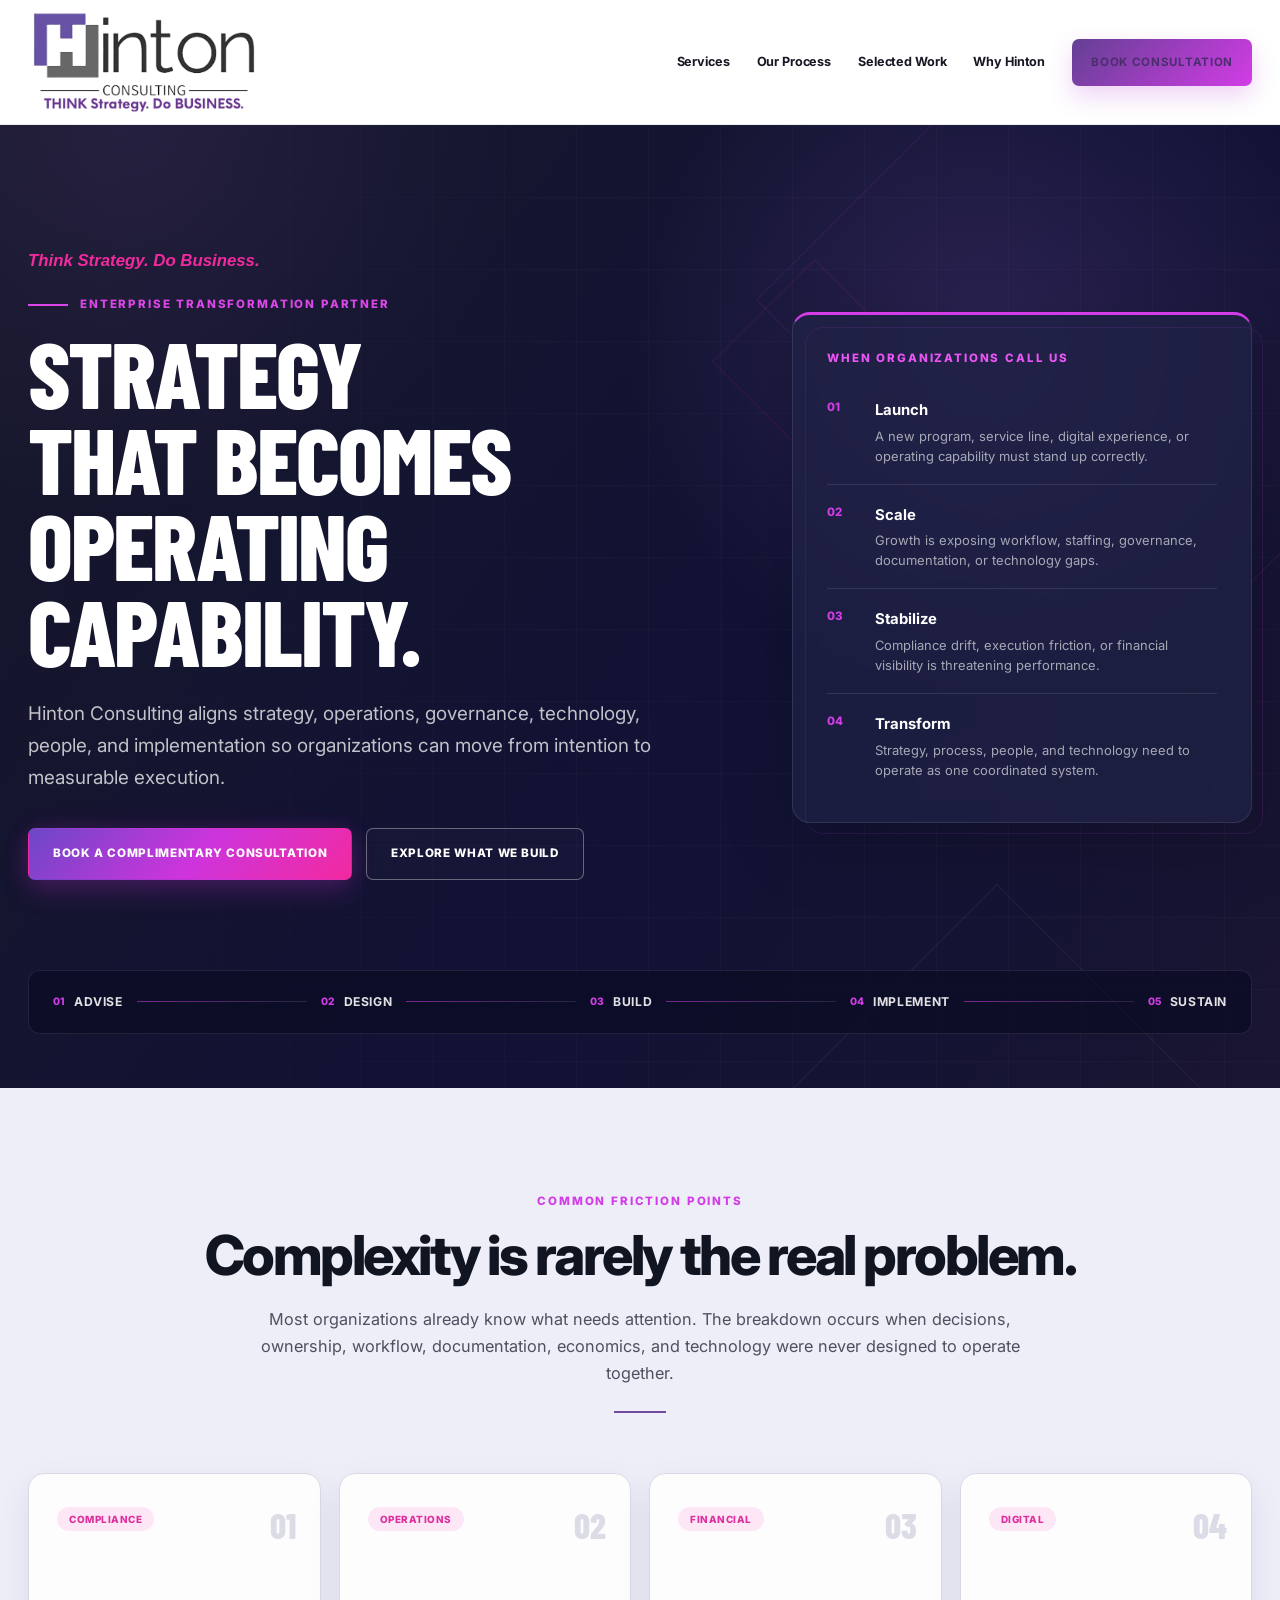
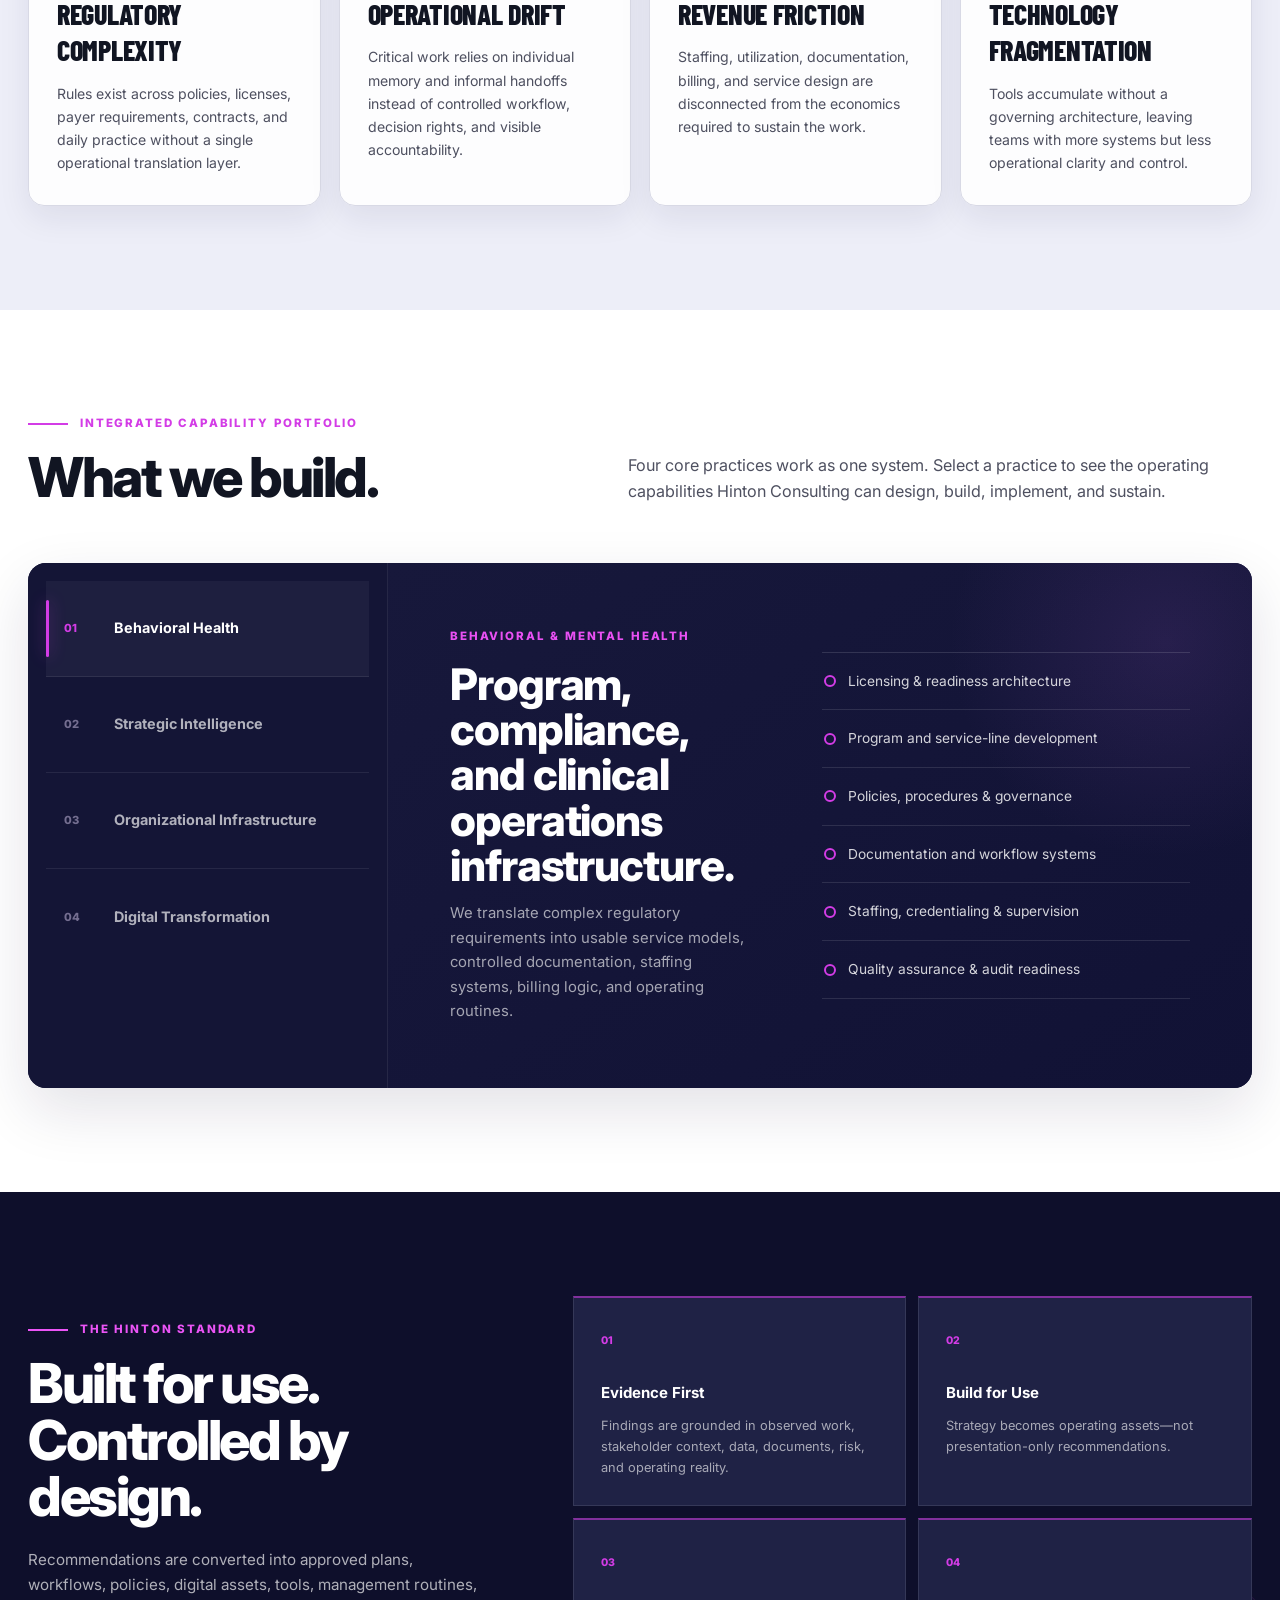
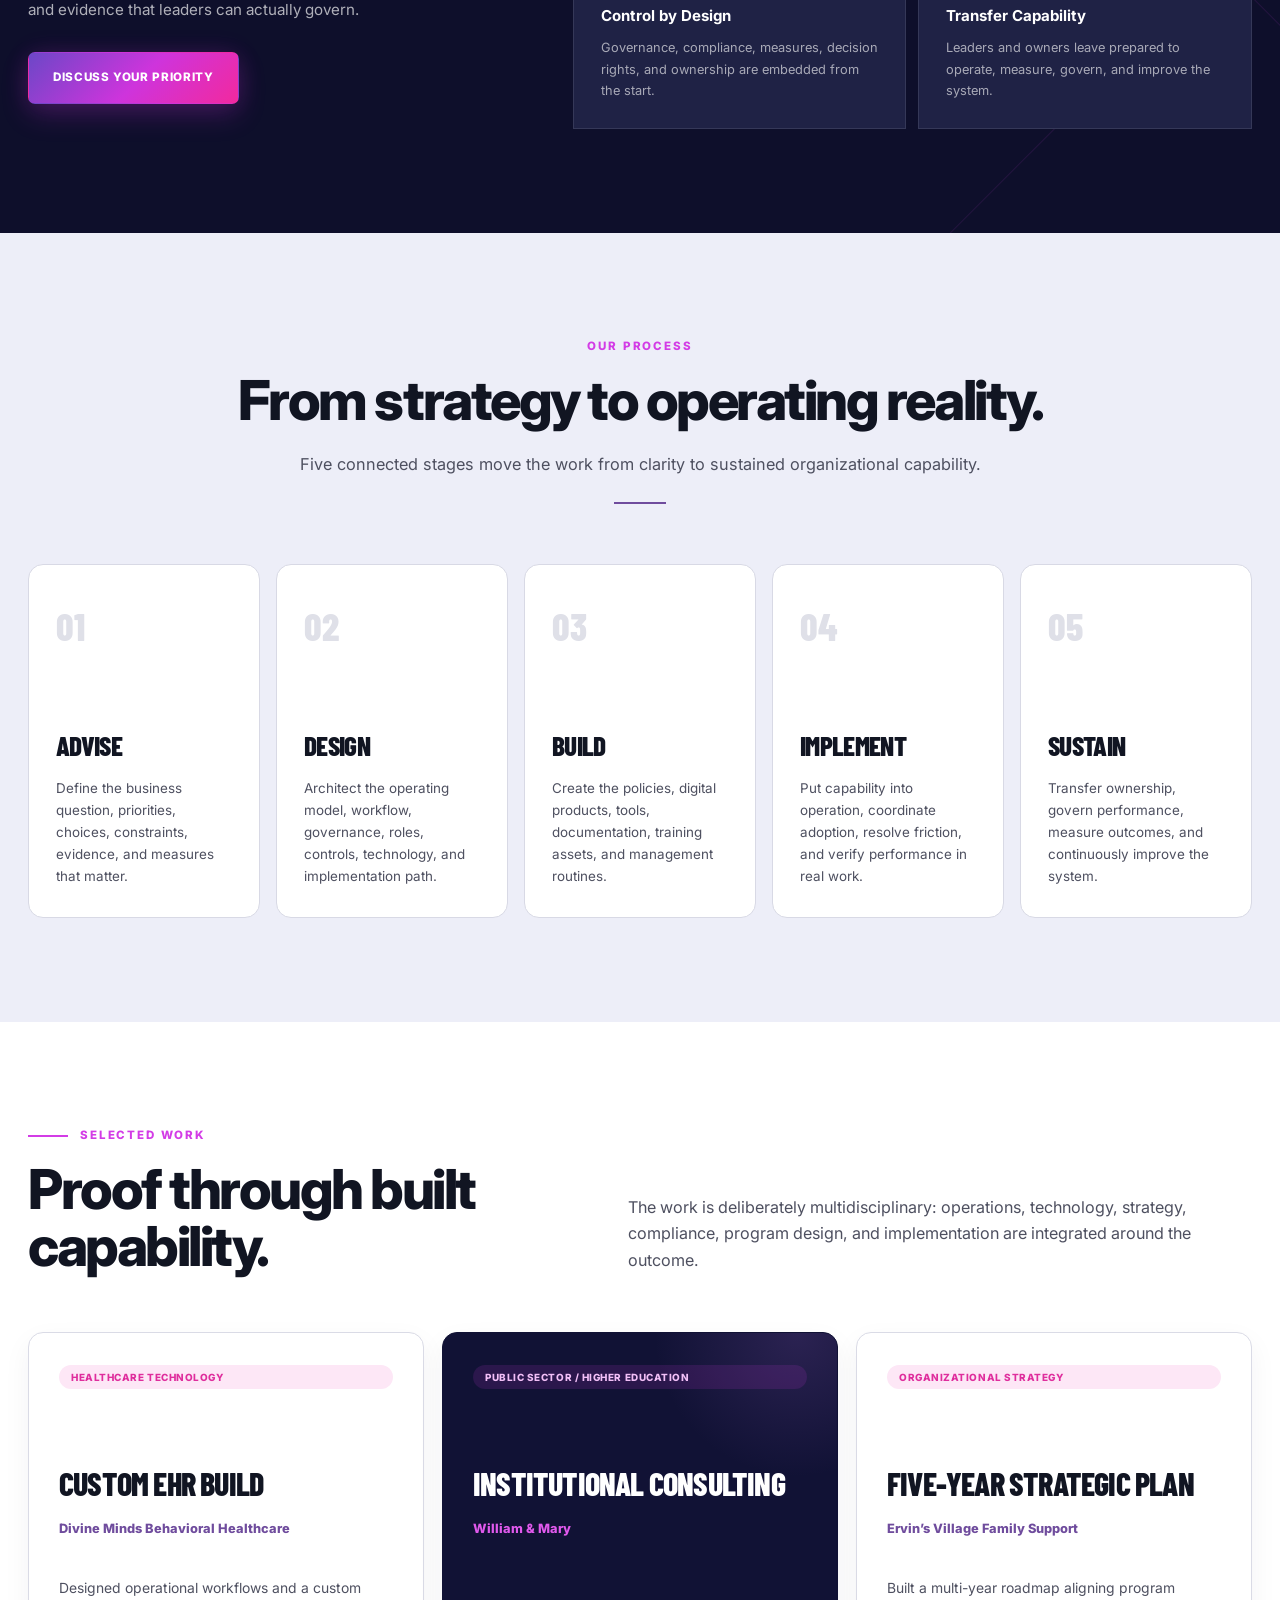
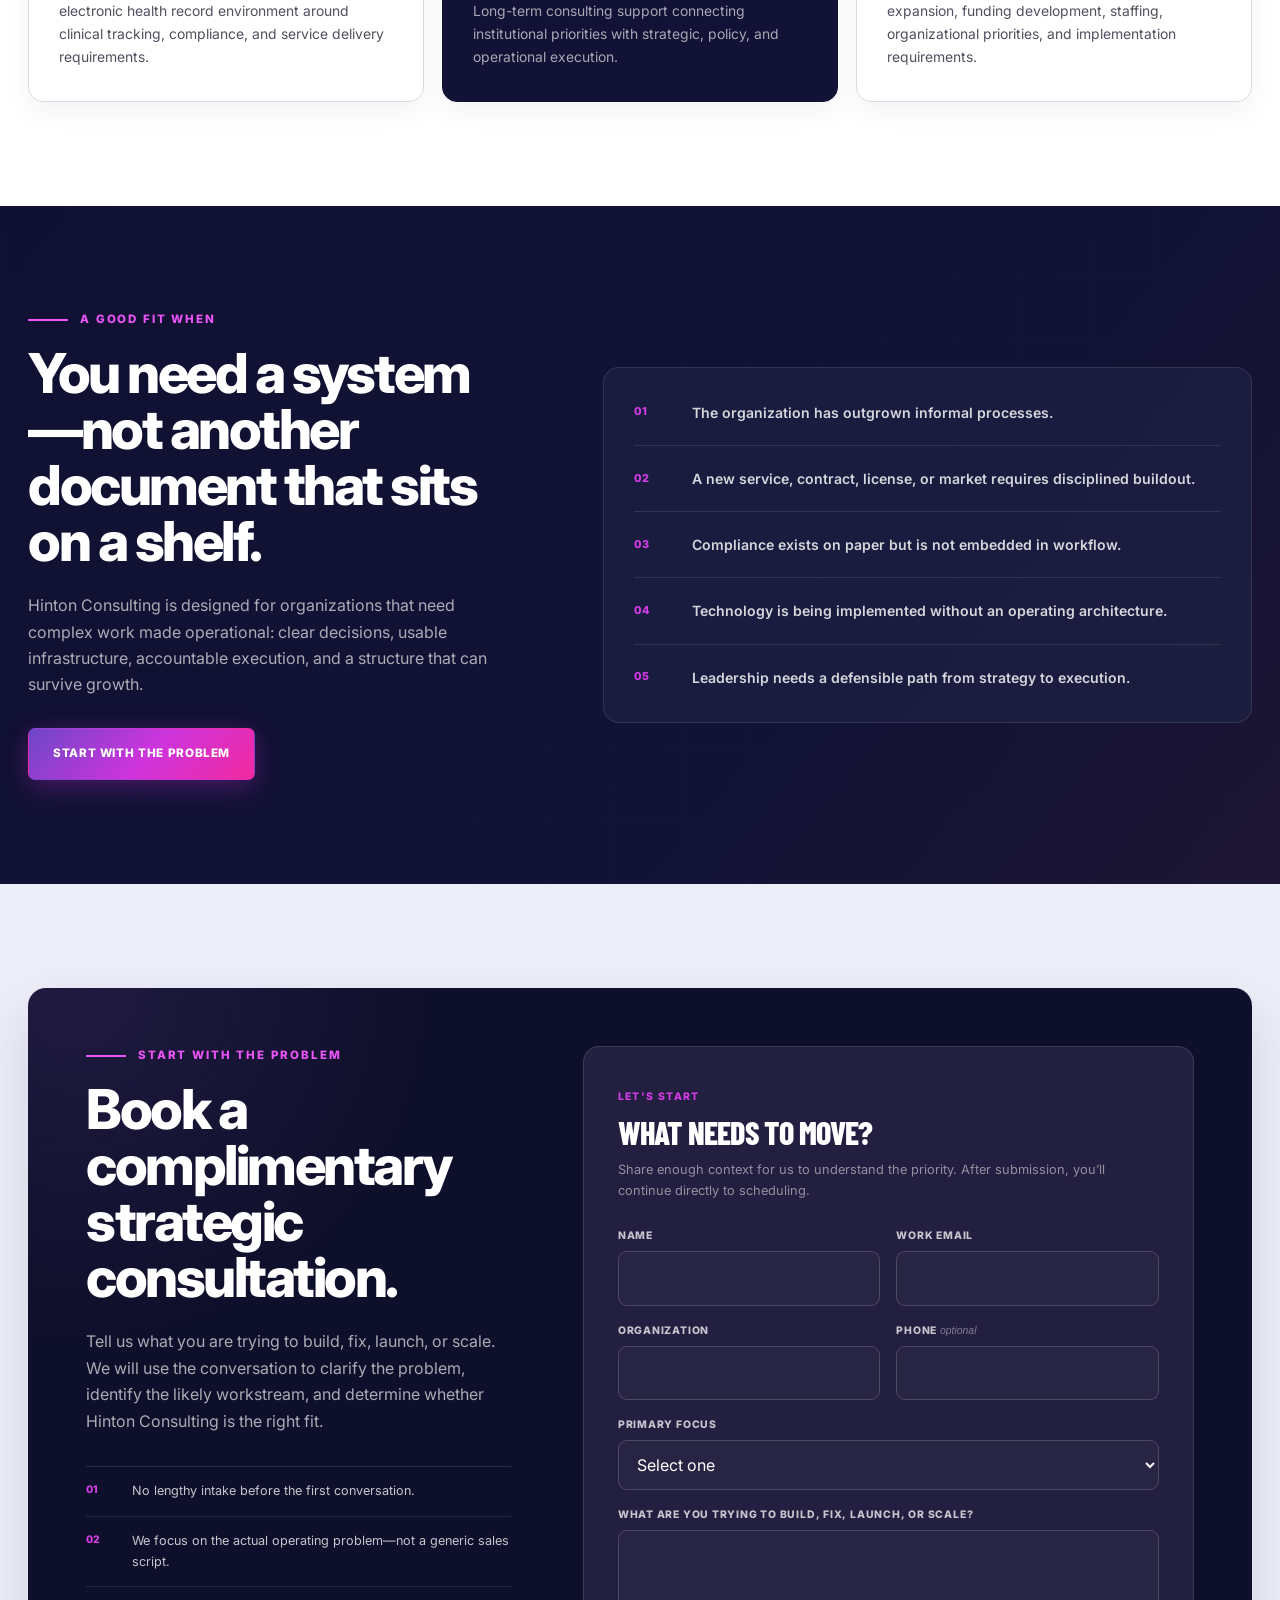
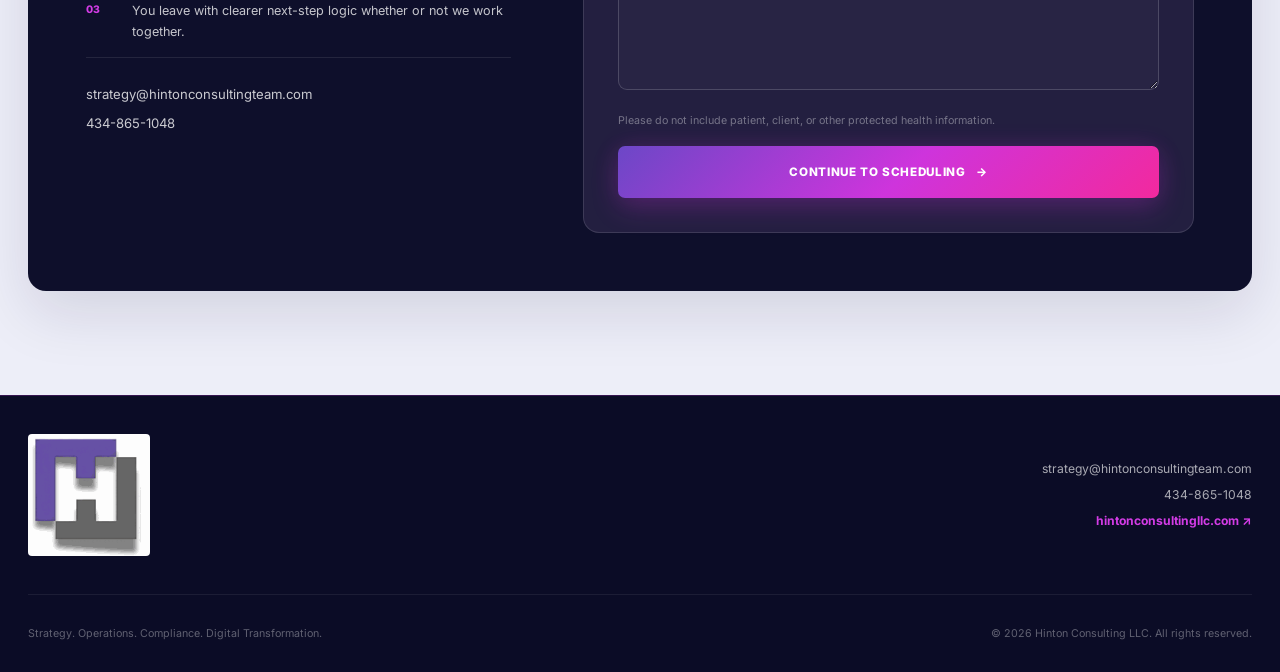
==== commit 8242c13d: "Route booking CTAs through consultation intake first" ====
--- a/index.html
+++ b/index.html
@@ -33,7 +33,7 @@
         <a href="#approach">Our Process</a>
         <a href="#work">Selected Work</a>
         <a href="#fit">Why Hinton</a>
-        <a class="nav-cta" href="https://calendly.com/jacquese-hinton/business-discovery-consultation">Book Consultation</a>
+        <a class="nav-cta" href="#consultation">Book Consultation</a>
       </nav>
     </div>
   </header>
@@ -53,7 +53,7 @@
           <h1 id="hero-title">Strategy that becomes operating capability.</h1>
           <p class="hero-lede">Hinton Consulting aligns strategy, operations, governance, technology, people, and implementation so organizations can move from intention to measurable execution.</p>
           <div class="hero-actions">
-            <a class="button button-primary glow" href="https://calendly.com/jacquese-hinton/business-discovery-consultation">Book a Complimentary Consultation</a>
+            <a class="button button-primary glow" href="#consultation">Book a Complimentary Consultation</a>
             <a class="button button-ghost" href="#expertise">Explore What We Build</a>
           </div>
         </div>
@@ -349,7 +349,7 @@
           <div class="form-heading">
             <span class="form-step">LET'S START</span>
             <h3>What needs to move?</h3>
-            <p>Share enough context for us to understand the priority.</p>
+            <p>Share enough context for us to understand the priority. After submission, you’ll continue directly to scheduling.</p>
           </div>
 
           <div class="form-row two-col">
@@ -382,7 +382,7 @@
           </label>
 
           <p class="privacy-note">Please do not include patient, client, or other protected health information.</p>
-          <button class="button button-primary form-submit glow" type="submit">Request Consultation <span aria-hidden="true">→</span></button>
+          <button class="button button-primary form-submit glow" type="submit">Continue to Scheduling <span aria-hidden="true">→</span></button>
         </form>
       </div>
     </section>
@@ -408,7 +408,7 @@
   <aside class="sticky-consult" id="stickyConsult" aria-label="Consultation reminder">
     <button class="sticky-close" id="stickyClose" type="button" aria-label="Dismiss consultation reminder">×</button>
     <p><strong>Glad you stopped by.</strong> Start with the priority that needs to move.</p>
-    <a href="https://calendly.com/jacquese-hinton/business-discovery-consultation">Book Your Complimentary Consultation <span aria-hidden="true">→</span></a>
+    <a href="#consultation">Book Your Complimentary Consultation <span aria-hidden="true">→</span></a>
   </aside>
 
   <script src="/script.js" defer></script>
--- a/styles.css
+++ b/styles.css
@@ -105,7 +105,7 @@
 }
 
 .header-inner {
-  min-height: 88px;
+  min-height: 124px;
   display: flex;
   align-items: center;
   justify-content: space-between;
@@ -114,7 +114,7 @@
 
 .brand {
   display: block;
-  width: 270px;
+  width: 230px;
   text-decoration: none;
   flex: 0 0 auto;
 }
@@ -122,6 +122,7 @@
 .brand img {
   width: 100%;
   height: auto;
+  object-fit: contain;
 }
 
 .primary-nav {
@@ -1210,13 +1211,17 @@
 }
 
 .footer-logo-wrap {
-  width: 265px;
-  padding: 13px 16px;
-  background: var(--white);
+  width: 122px;
+  padding: 0;
+  background: transparent;
   border-radius: 6px;
 }
 
-.footer-logo { width: 100%; }
+.footer-logo {
+  width: 100%;
+  height: auto;
+  border-radius: 4px;
+}
 
 .footer-contact {
   display: flex;
@@ -1394,19 +1399,19 @@
     width: min(calc(100% - 34px), var(--container));
   }
 
-  .header-inner { min-height: 80px; }
-
-  .brand { width: 225px; }
+  .header-inner { min-height: 104px; }
+
+  .brand { width: 196px; }
 
   .menu-toggle { display: inline-flex; }
 
   .primary-nav {
     position: fixed;
-    top: 80px;
+    top: 104px;
     left: 0;
     right: 0;
     display: none;
-    min-height: calc(100vh - 80px);
+    min-height: calc(100vh - 104px);
     padding: 28px 24px 40px;
     flex-direction: column;
     align-items: stretch;
@@ -1521,11 +1526,11 @@
 }
 
 @media (max-width: 600px) {
-  .header-inner { min-height: 74px; }
-
-  .brand { width: 195px; }
-
-  .primary-nav { top: 74px; min-height: calc(100vh - 74px); }
+  .header-inner { min-height: 92px; }
+
+  .brand { width: 172px; }
+
+  .primary-nav { top: 92px; min-height: calc(100vh - 92px); }
 
   .hero {
     padding-top: 48px;
@@ -1583,7 +1588,7 @@
   }
 
   .footer-logo-wrap {
-    width: 230px;
+    width: 104px;
   }
 
   .sticky-consult {
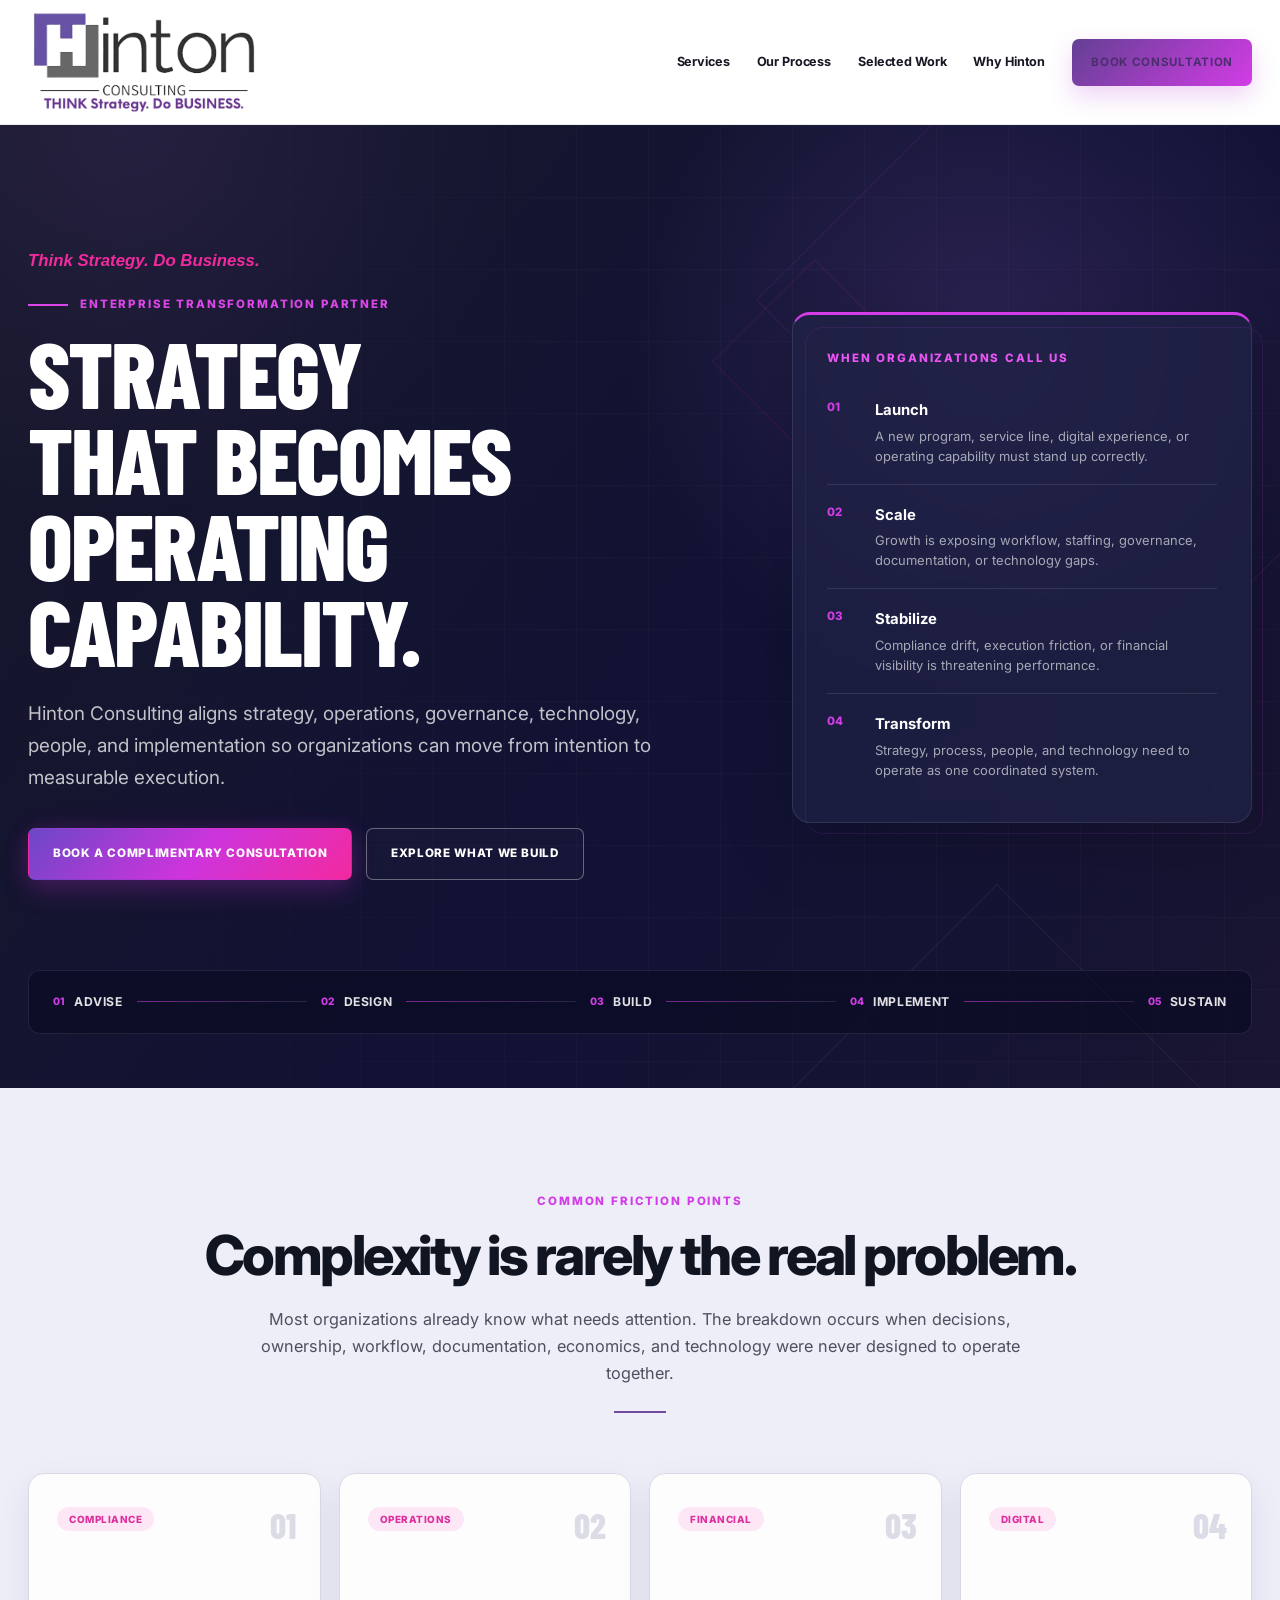
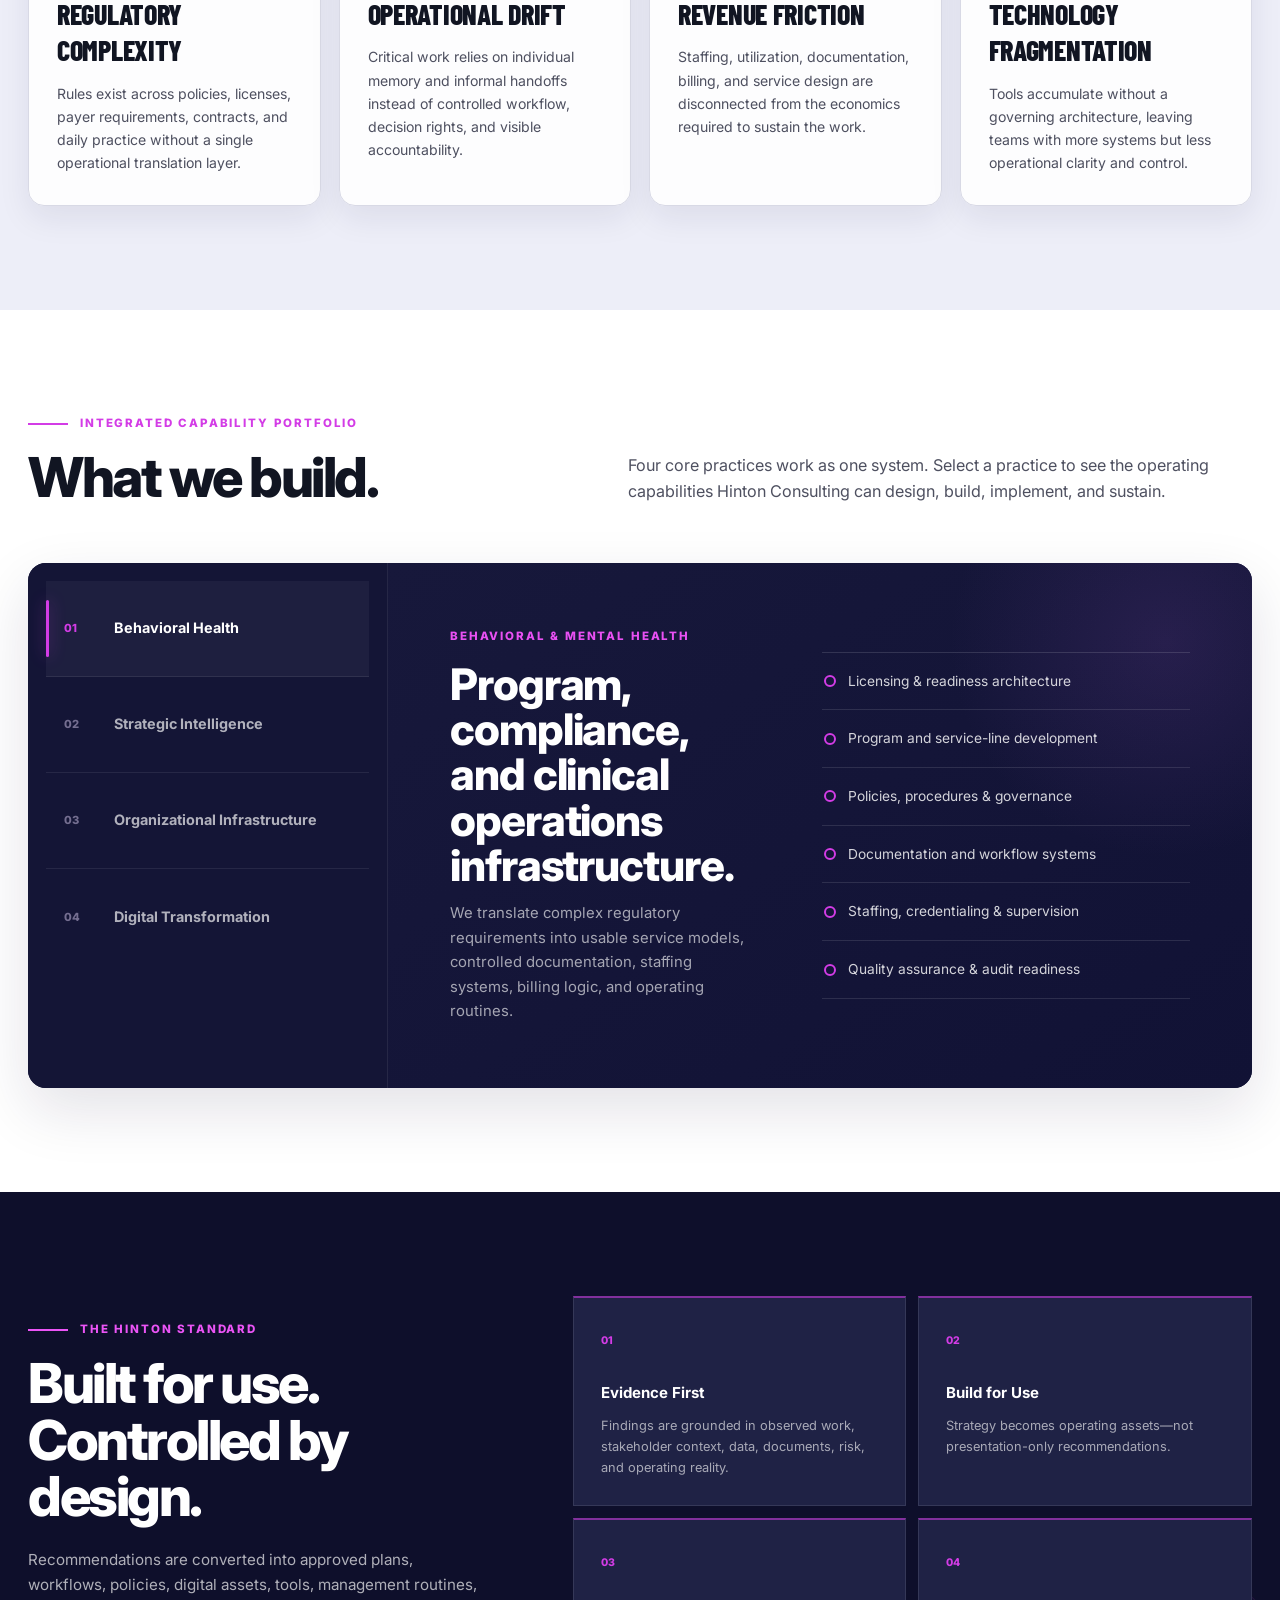
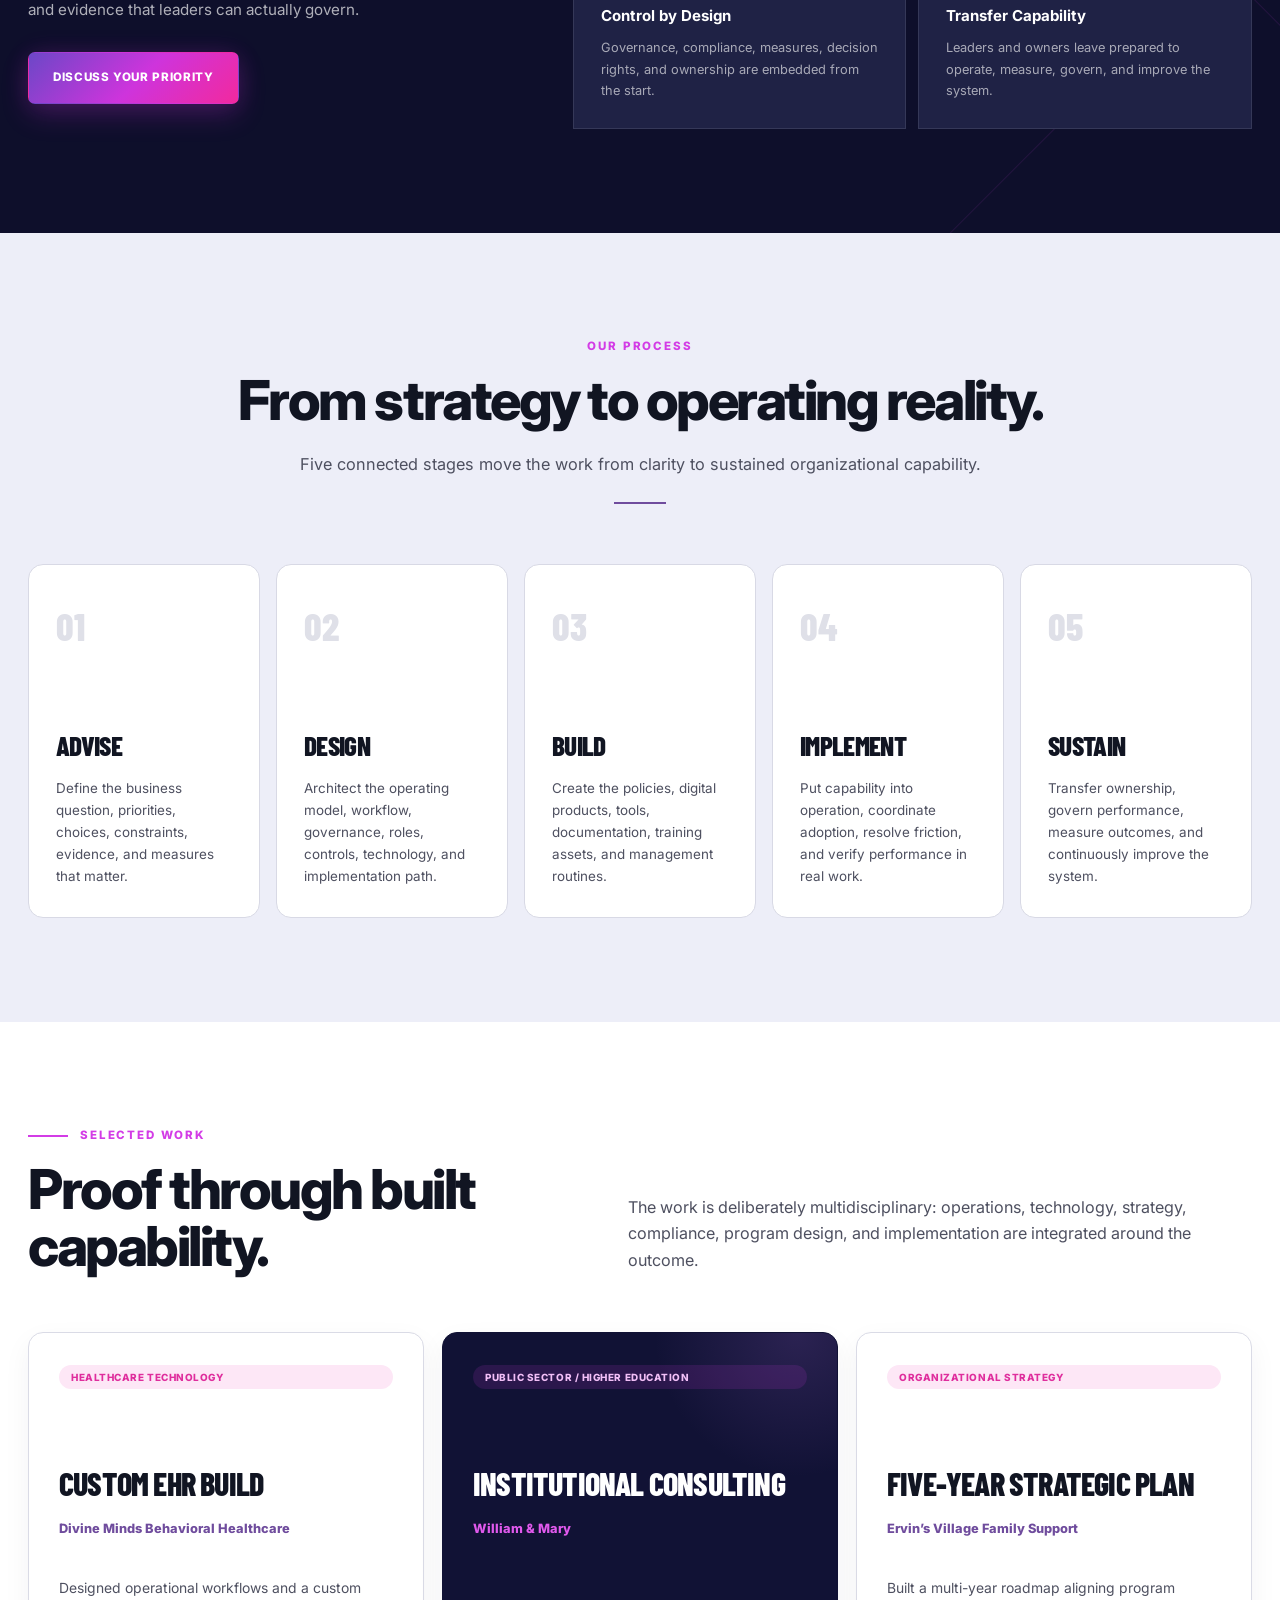
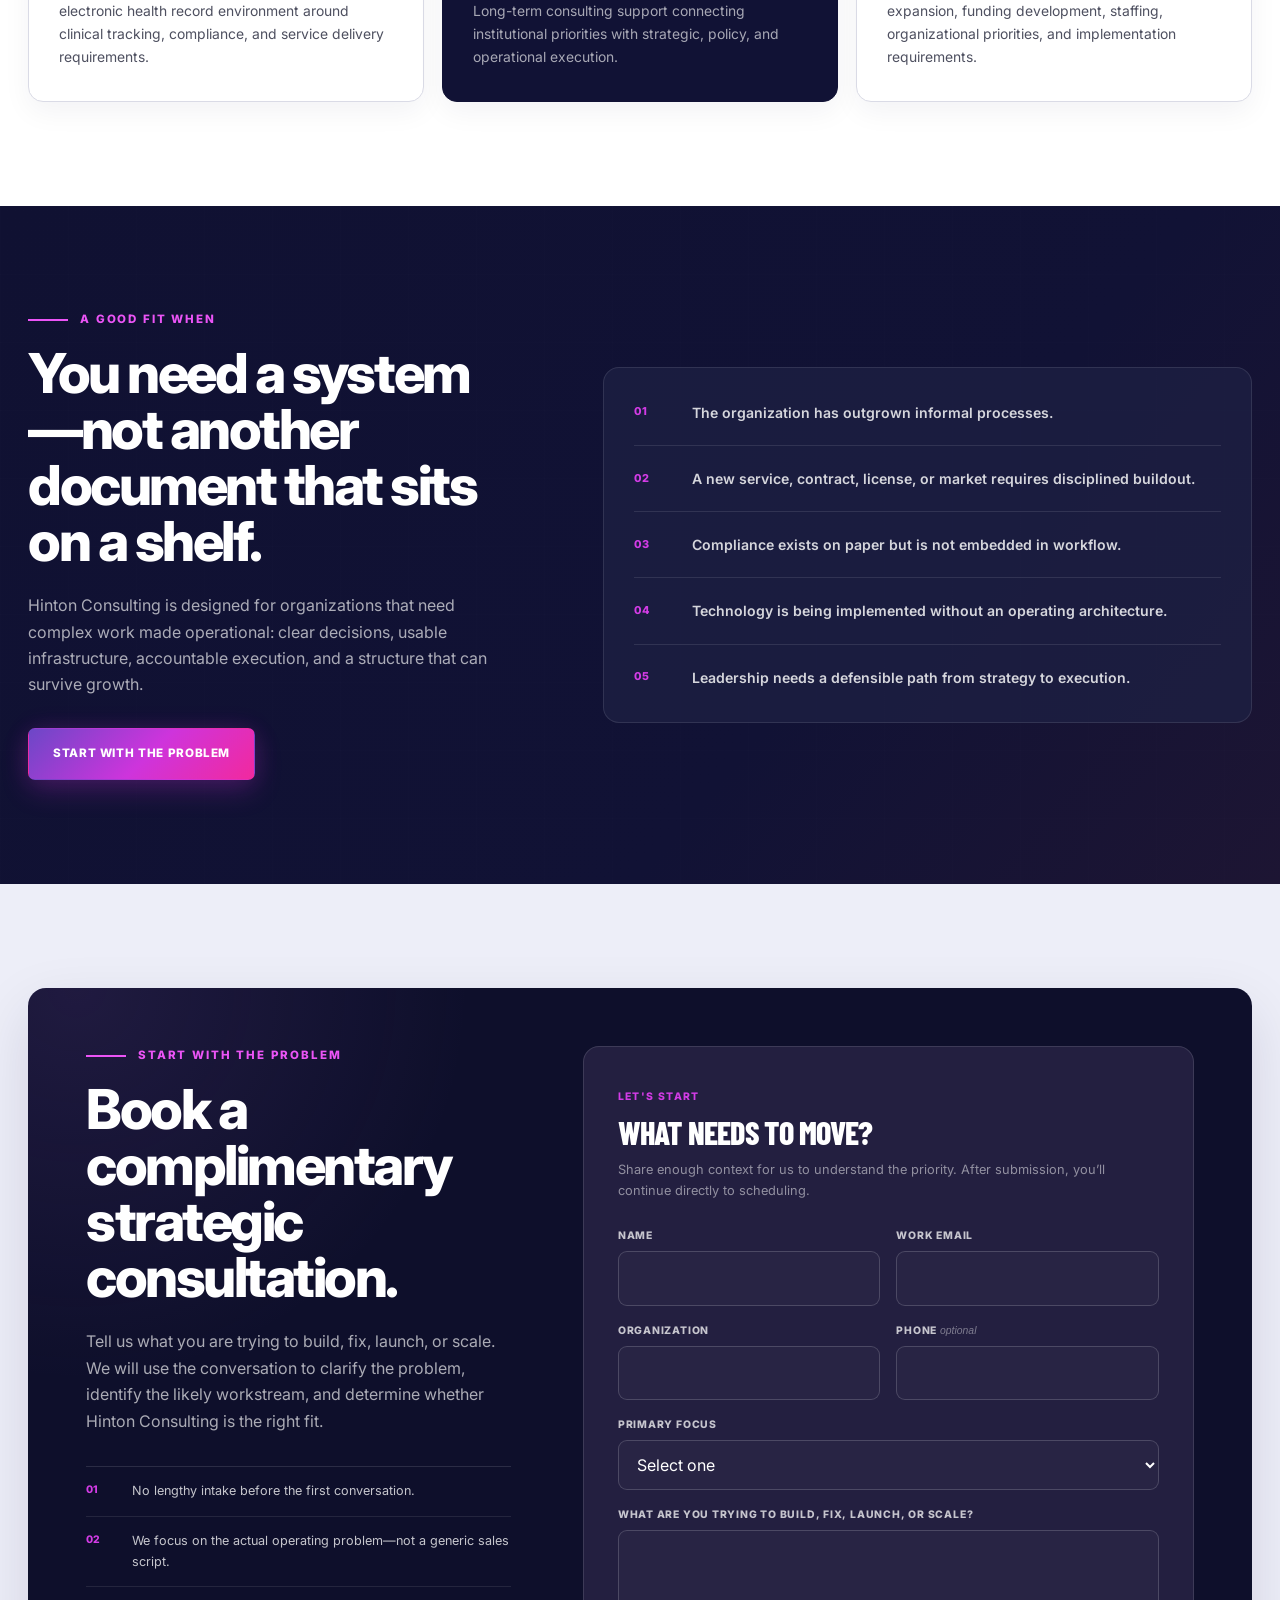
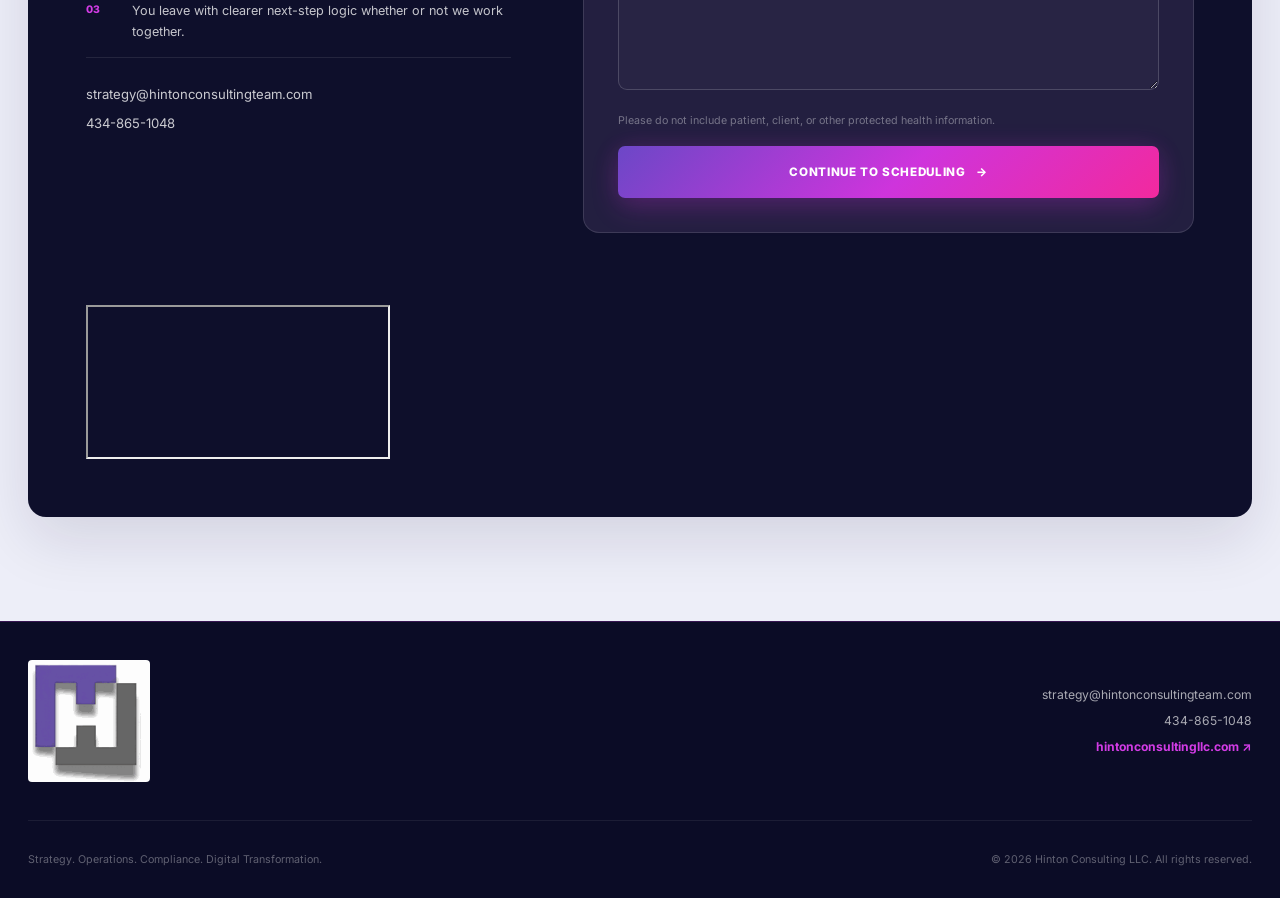
==== commit 51762574: "Submit Google lead capture in background iframe" ====
--- a/index.html
+++ b/index.html
@@ -337,14 +337,14 @@
           </div>
         </div>
 
-        <form class="consultation-form" name="consultation" method="POST" action="/success.html" data-netlify="true" netlify-honeypot="bot-field">
-          <input type="hidden" name="form-name" value="consultation" />
+        <form class="consultation-form" name="consultation" method="POST" action="https://script.google.com/macros/s/AKfycbwIQRwKXDsTo6ujNXytYF8YTq6BpB5fmw__kk4yDjdoSD6kPeLTTzSAG4lQTZu5DWOd/exec" target="leadCaptureFrame">
           <p class="hidden-field"><label>Do not fill this out if you are human: <input name="bot-field" /></label></p>
           <input type="hidden" name="utm_source" id="utm_source" />
           <input type="hidden" name="utm_medium" id="utm_medium" />
           <input type="hidden" name="utm_campaign" id="utm_campaign" />
           <input type="hidden" name="utm_content" id="utm_content" />
           <input type="hidden" name="landing_path" id="landing_path" />
+          <input type="hidden" name="referrer" id="referrer" />
 
           <div class="form-heading">
             <span class="form-step">LET'S START</span>
@@ -384,6 +384,7 @@
           <p class="privacy-note">Please do not include patient, client, or other protected health information.</p>
           <button class="button button-primary form-submit glow" type="submit">Continue to Scheduling <span aria-hidden="true">→</span></button>
         </form>
+        <iframe class="lead-capture-frame" id="leadCaptureFrame" name="leadCaptureFrame" title="Lead capture submission" aria-hidden="true"></iframe>
       </div>
     </section>
   </main>
--- a/styles.css
+++ b/styles.css
@@ -1193,6 +1193,60 @@
   border: 0;
 }
 
+
+.form-error {
+  margin: 14px 0 0;
+  padding: 12px 14px;
+  color: #ffd8ef;
+  background: rgba(242,42,158,.12);
+  border: 1px solid rgba(242,42,158,.32);
+  border-radius: 8px;
+  font-size: .74rem;
+}
+
+.form-submit[disabled] {
+  cursor: wait;
+  opacity: .78;
+  transform: none;
+}
+
+.success-actions {
+  margin-top: 28px;
+}
+
+.success-actions .button {
+  width: auto;
+}
+
+.redirect-note {
+  margin: 14px 0 0;
+  color: var(--body);
+  font-size: .78rem;
+}
+
+.redirect-note strong {
+  color: var(--purple);
+}
+
+.success-secondary {
+  margin: 24px 0 0;
+  padding-top: 20px;
+  border-top: 1px solid var(--line);
+}
+
+.success-secondary a {
+  color: var(--purple);
+  font-size: .76rem;
+  font-weight: 700;
+  text-decoration: none;
+}
+
+.success-secondary a:hover,
+.success-secondary a:focus-visible {
+  text-decoration: underline;
+  text-underline-offset: 4px;
+}
+
 /* Footer */
 .site-footer {
   color: rgba(255,255,255,.63);
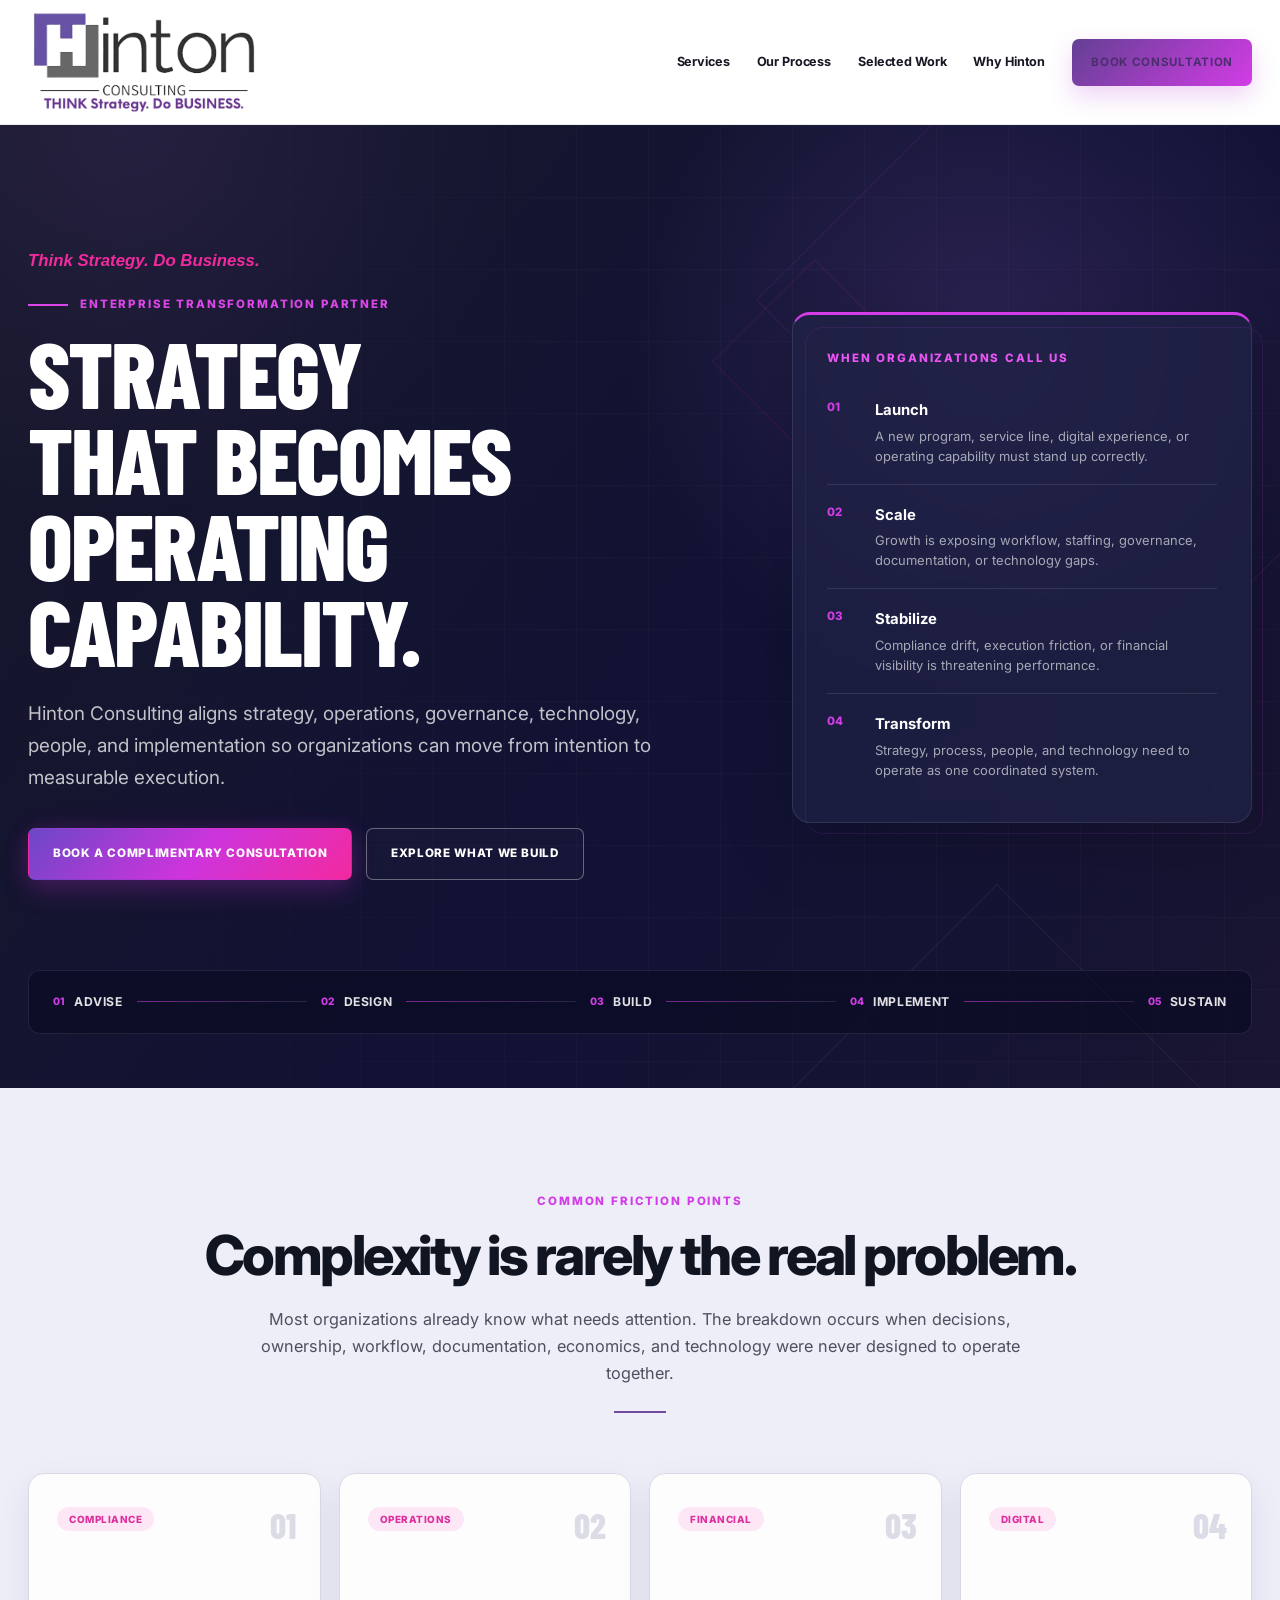
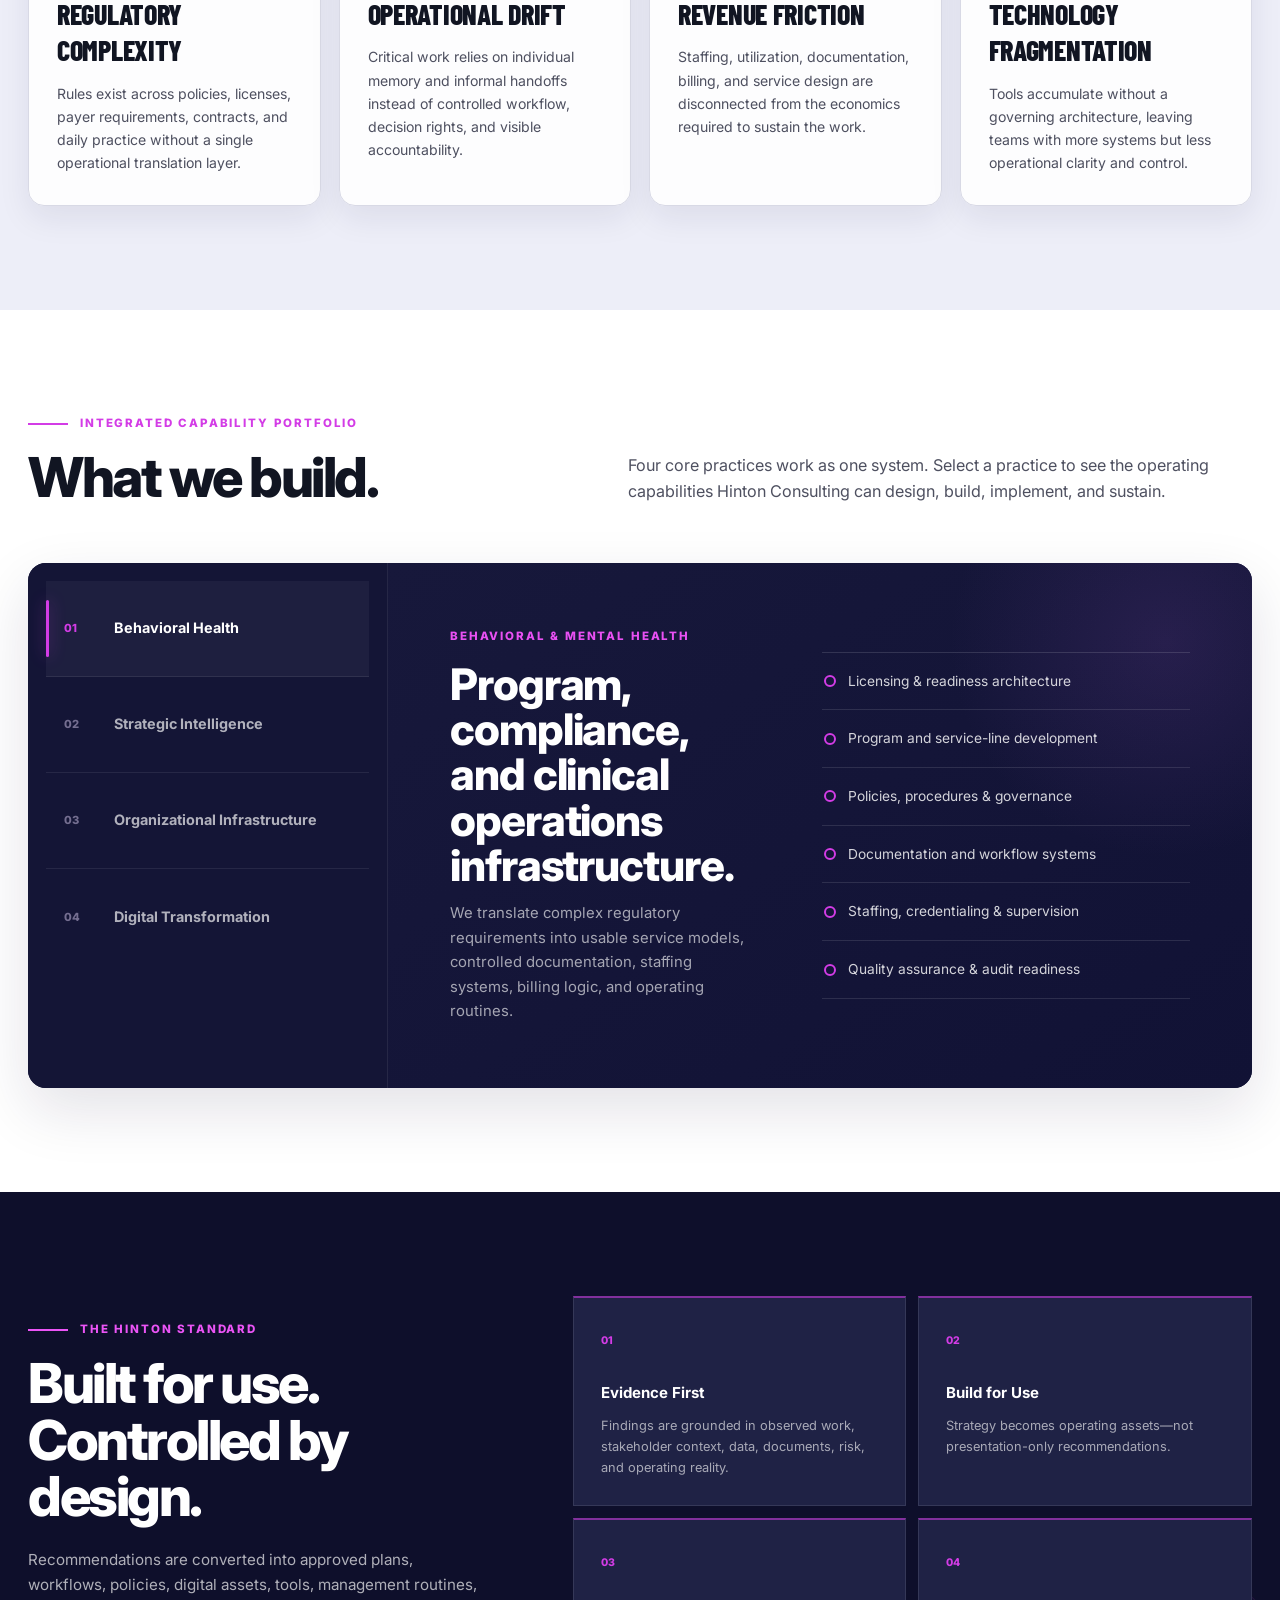
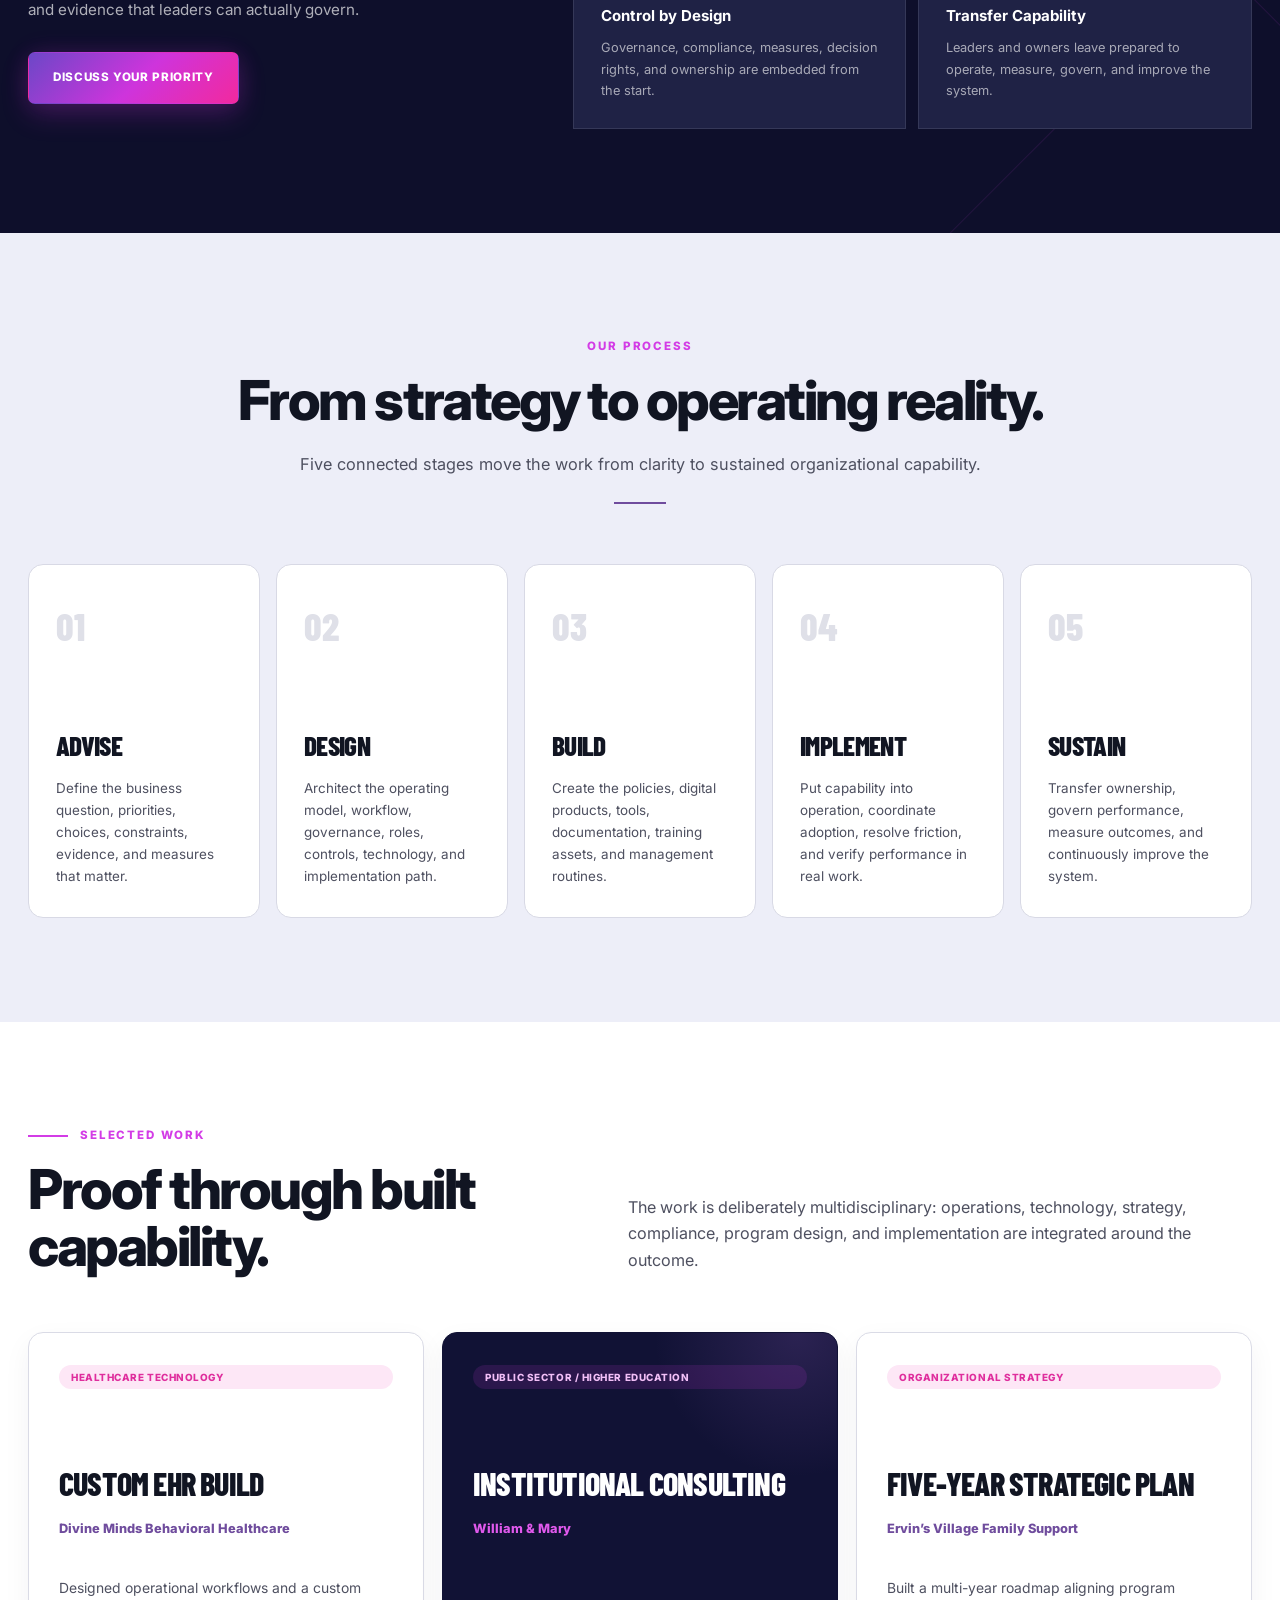
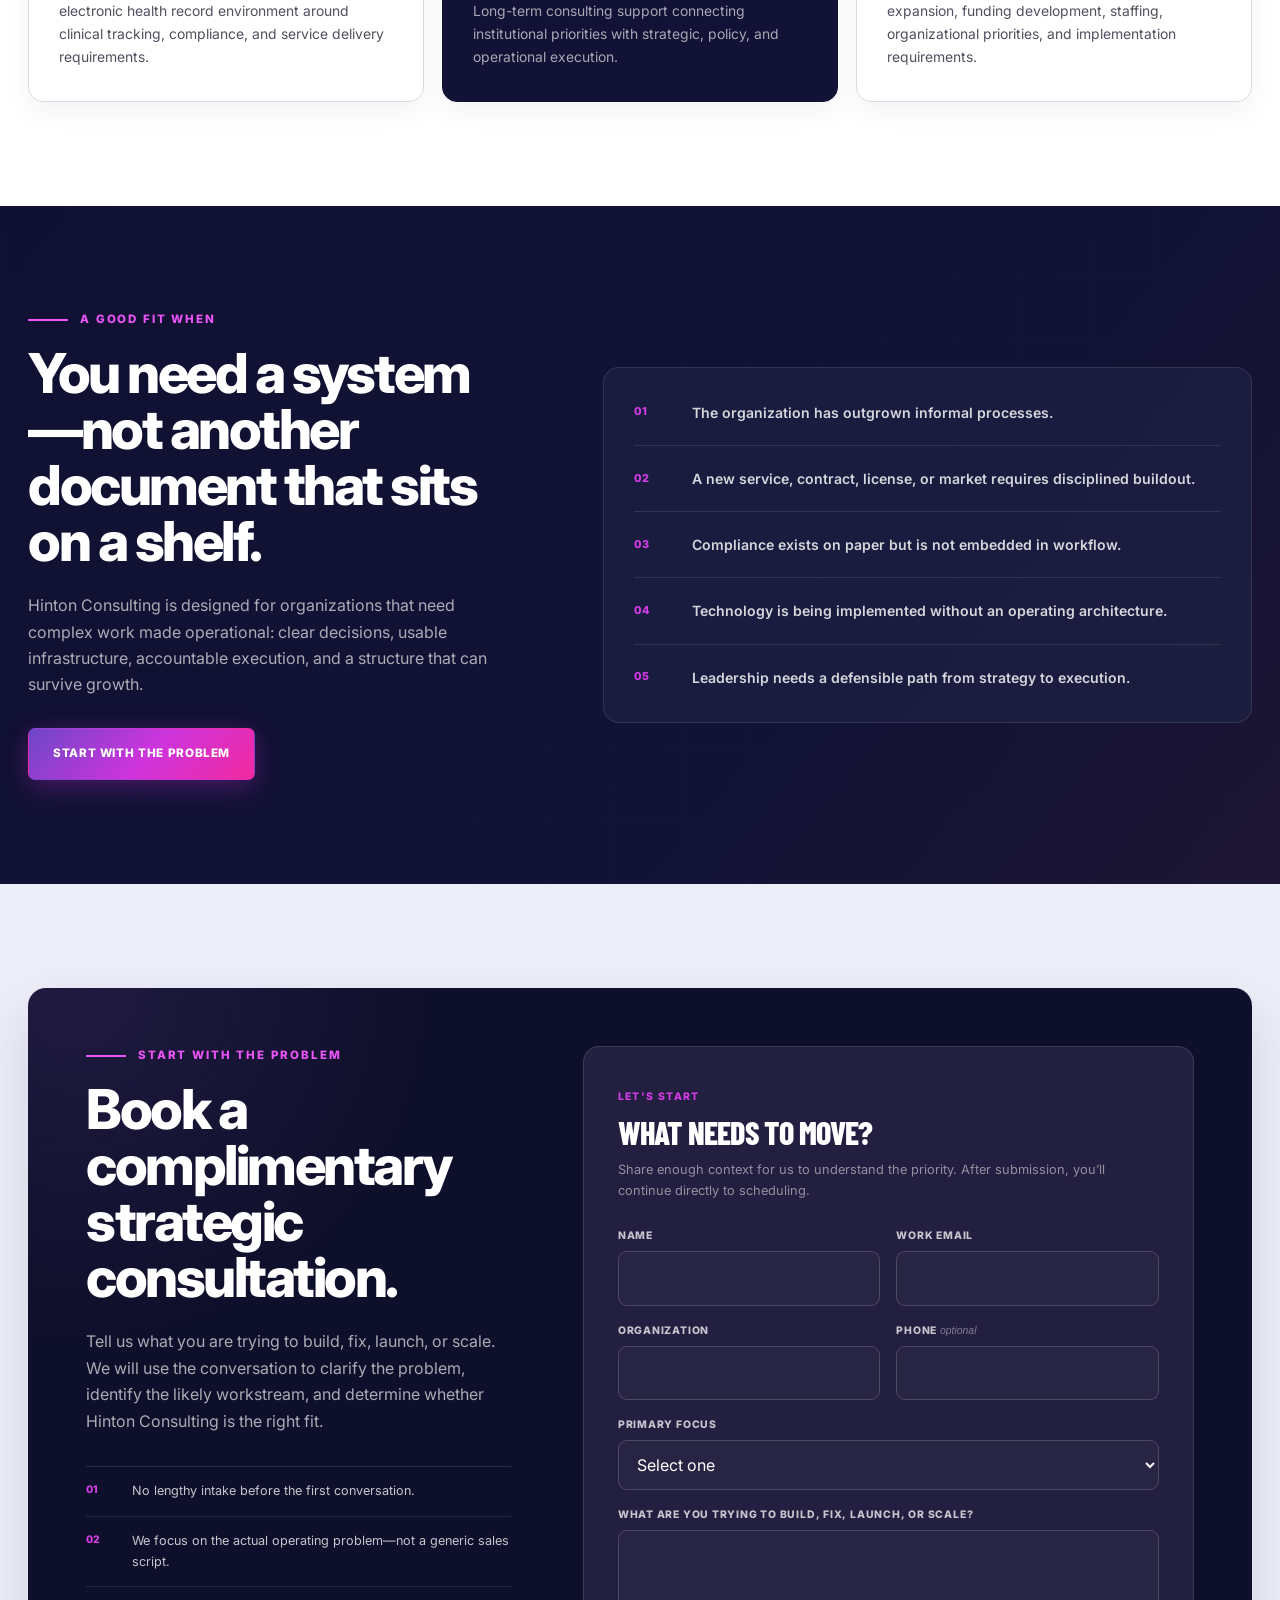
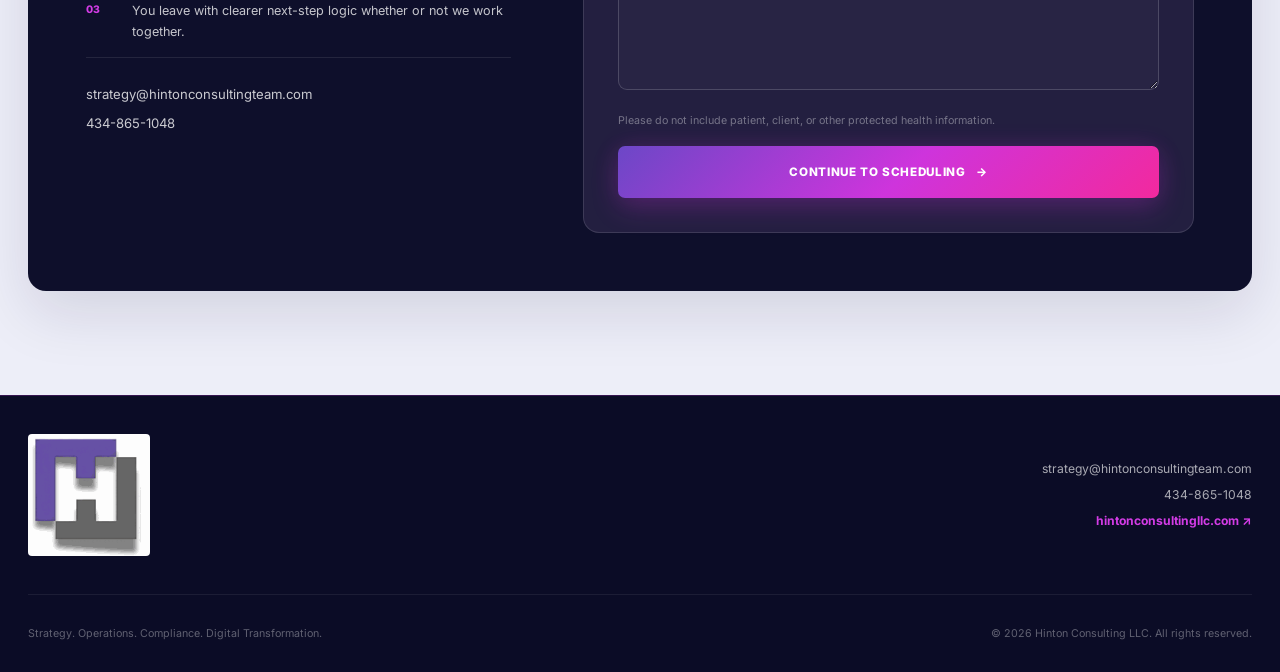
==== commit dc2f424e: "Hide background Apps Script submission frame" ====
--- a/index.html
+++ b/index.html
@@ -384,7 +384,7 @@
           <p class="privacy-note">Please do not include patient, client, or other protected health information.</p>
           <button class="button button-primary form-submit glow" type="submit">Continue to Scheduling <span aria-hidden="true">→</span></button>
         </form>
-        <iframe class="lead-capture-frame" id="leadCaptureFrame" name="leadCaptureFrame" title="Lead capture submission" aria-hidden="true"></iframe>
+        <iframe class="lead-capture-frame" id="leadCaptureFrame" name="leadCaptureFrame" title="Lead capture submission" aria-hidden="true" hidden></iframe>
       </div>
     </section>
   </main>
